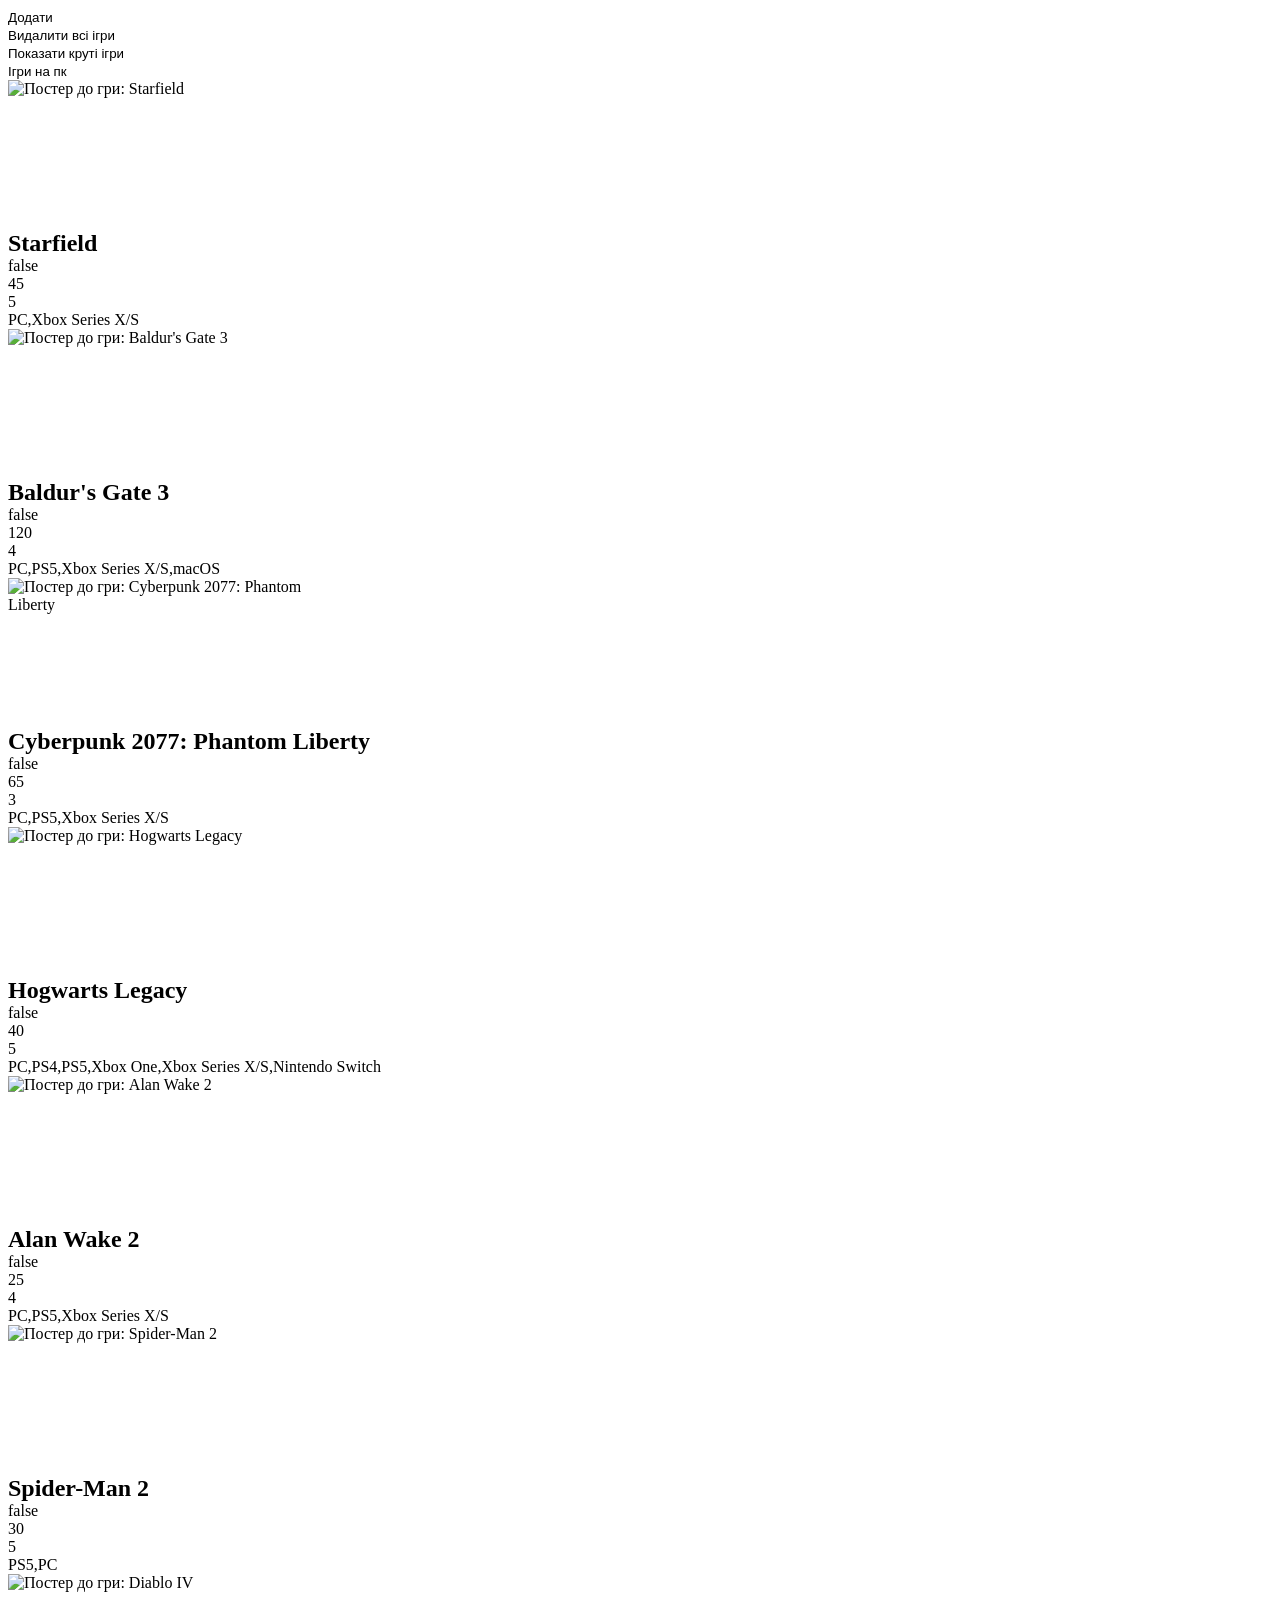
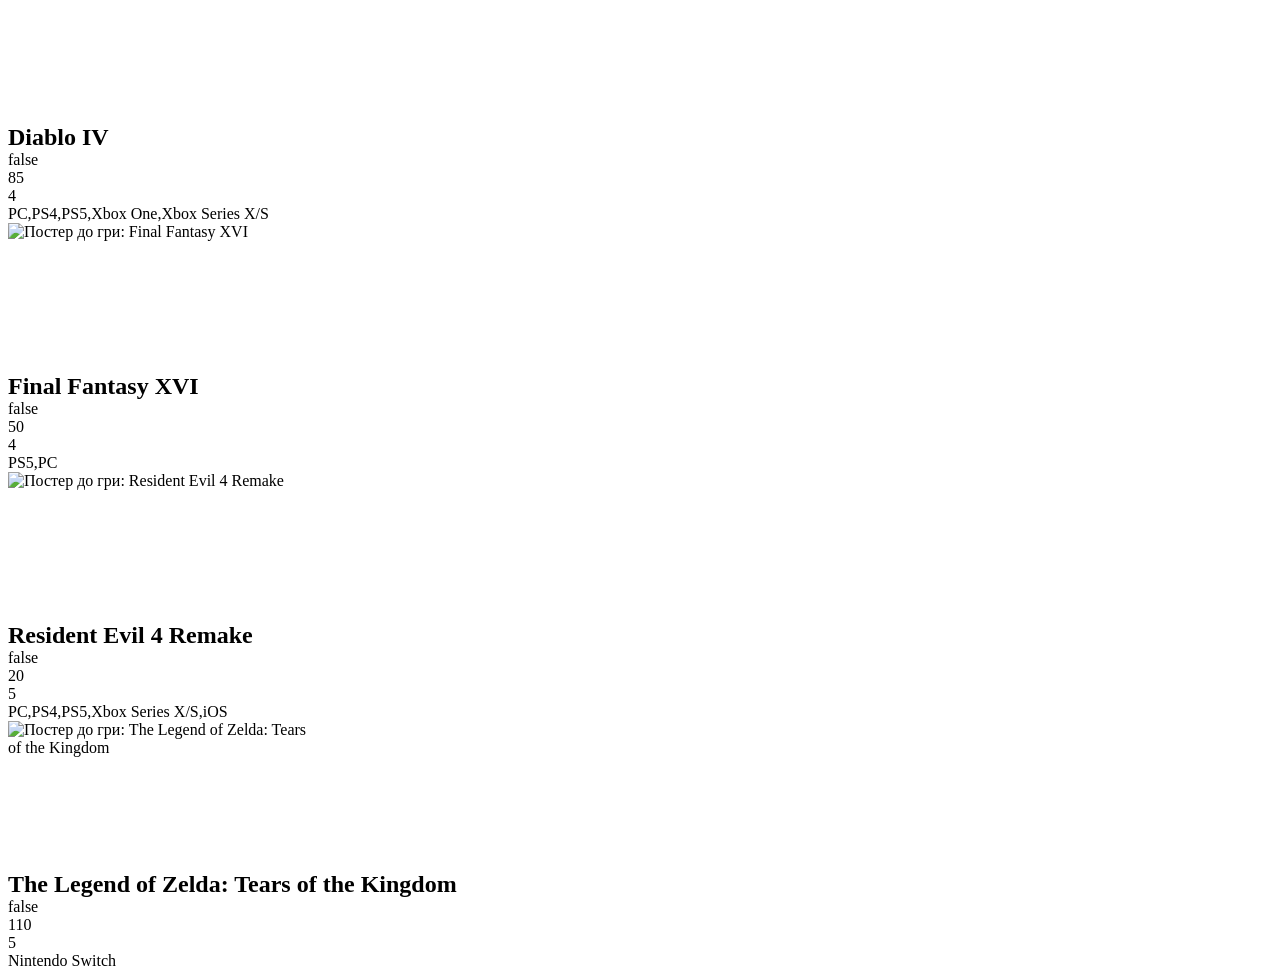
==== index.html @ 69ca297b "Add PC games filter button and update rendering logic to display platform" ====
<!doctype html>
<html lang="en">
  <head>
    <meta charset="UTF-8" />
    <meta name="viewport" content="width=device-width, initial-scale=1.0" />
    <title>Nexora</title>
    <link rel="stylesheet" href="./src/css/reset.css" />
  </head>
  <body>
    <header></header>
    <main>
      <div class="controls">
        <ul class="controls-list">
          <li class="controls-item">
            <button class="constrols-btn" data-controls="add">Додати</button>
          </li>
          <li class="controls-item">
            <button class="constrols-btn" data-controls="reset">Видалити всі ігри</button>
          </li>
          <li class="controls-item">
            <button class="constrols-btn" data-controls="good-game">Показати круті ігри</button>
          </li>
          <li class="controls-item">
            <button class="constrols-btn" data-controls="pc-game">Ігри на пк</button>
          </li>
        </ul>
      </div>
      <div class="game-container" data-games></div>
    </main>
    <footer></footer>
    <script type="module" src="./src/js/main.js"></script>
  </body>
</html>
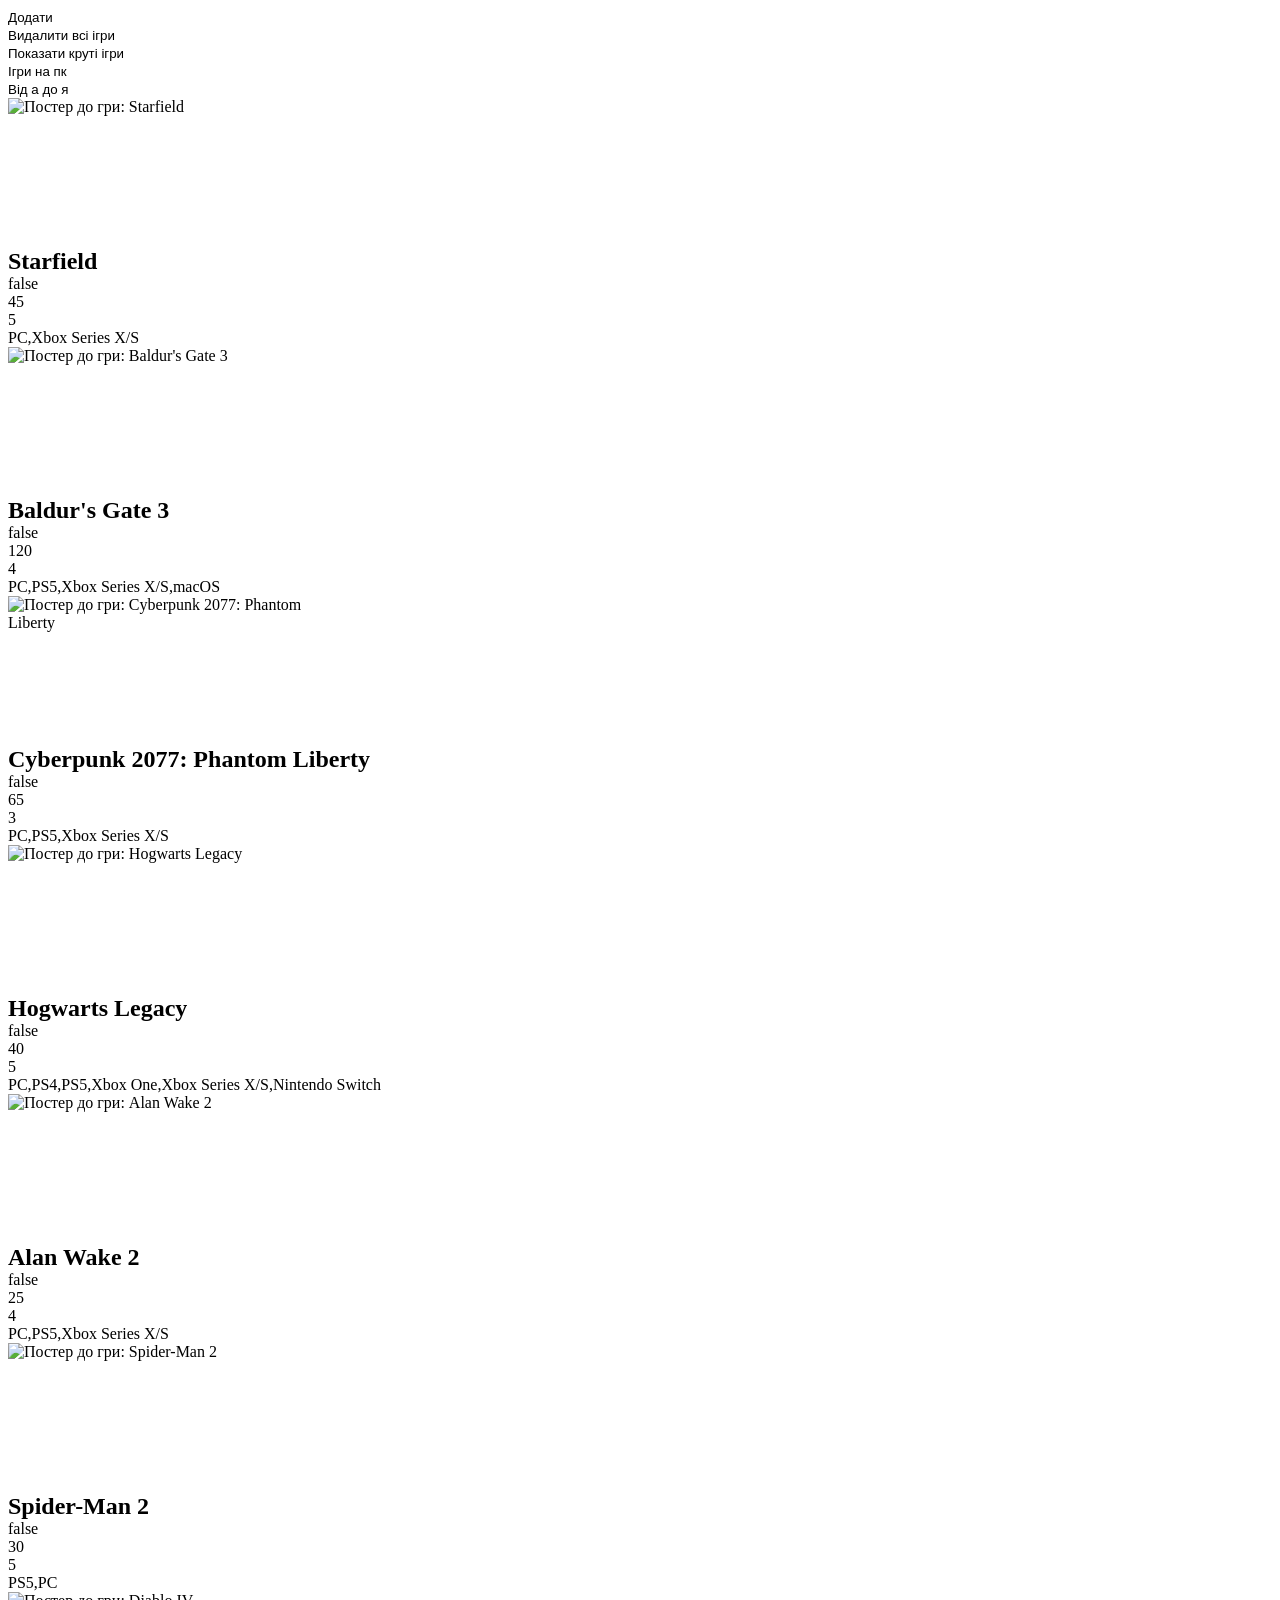
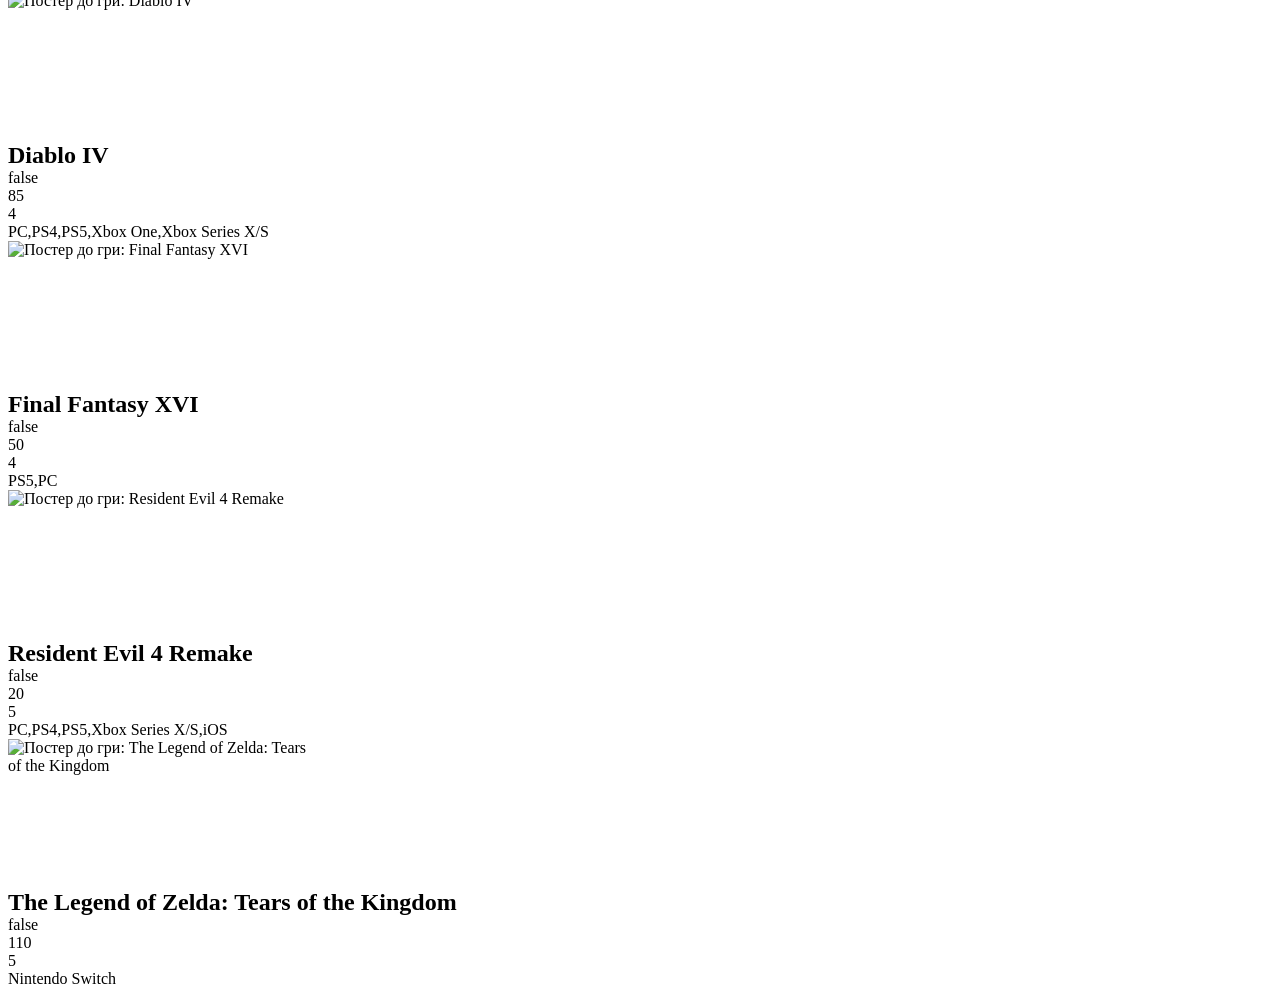
==== commit 29e0ea90: "Add sorting functionality for PC games with new sort button" ====
--- a/index.html
+++ b/index.html
@@ -24,6 +24,11 @@
             <button class="constrols-btn" data-controls="pc-game">Ігри на пк</button>
           </li>
         </ul>
+        <ul class="sort-list">
+          <li class="sort-item">
+            <button class="sort-btn" data-sort-type="pc-game">Від а до я </button>
+          </li>
+        </ul>
       </div>
       <div class="game-container" data-games></div>
     </main>
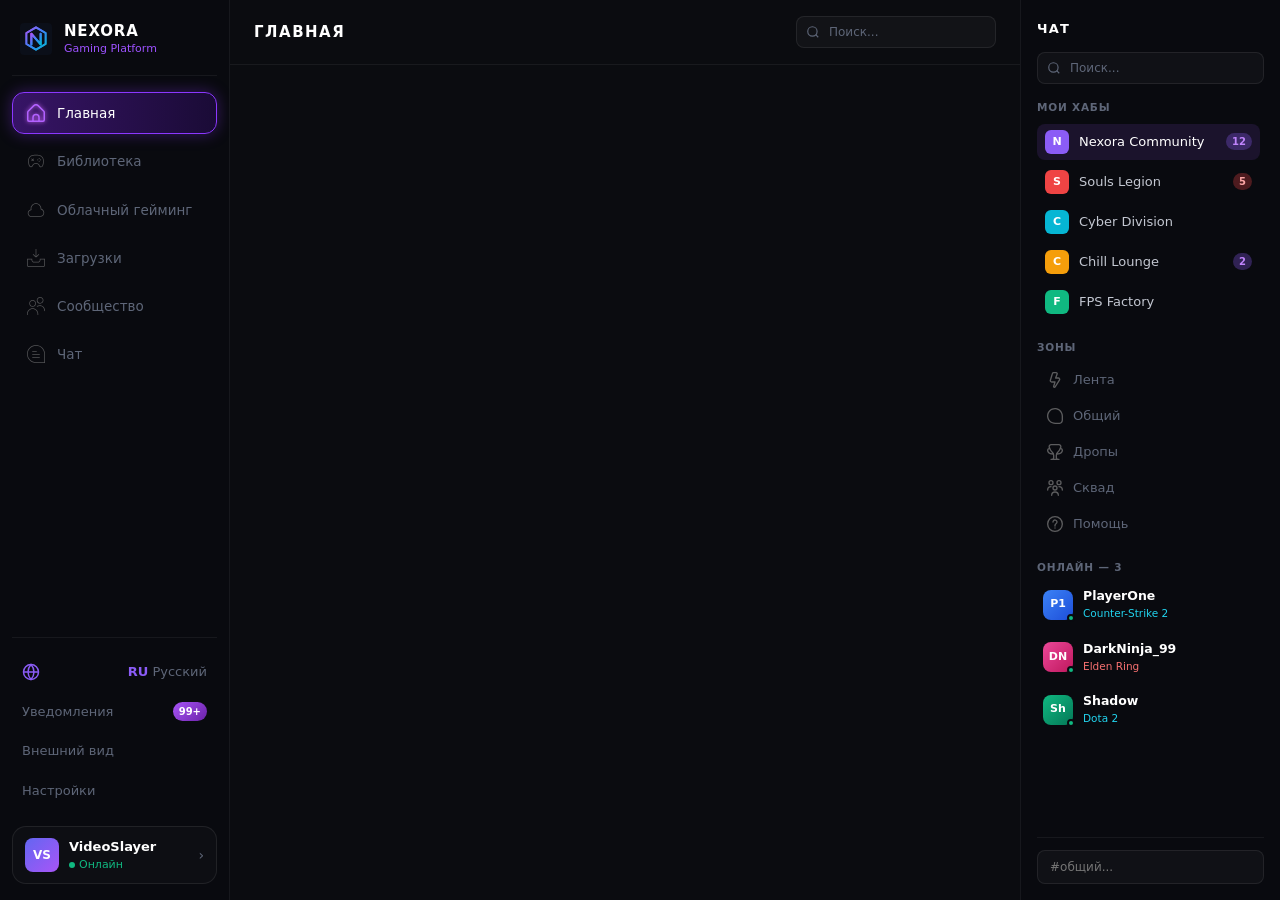
==== commit 6607ac80: "Add SVG icons and language translations - Added new SVG icons for various functionalities including " ====
--- a/index.html
+++ b/index.html
@@ -1,39 +1,312 @@
 <!doctype html>
-<html lang="en">
-  <head>
-    <meta charset="UTF-8" />
-    <meta name="viewport" content="width=device-width, initial-scale=1.0" />
-    <title>Nexora</title>
-    <link rel="stylesheet" href="./src/css/reset.css" />
-  </head>
-  <body>
-    <header></header>
-    <main>
+<html lang="en" class="dark">
+
+<head>
+  <meta charset="UTF-8" />
+  <meta name="viewport" content="width=device-width, initial-scale=1.0" />
+  <title>Nexora</title>
+  <link rel="icon" type="image/png" href="./src/img/gemini.svg">
+  <link rel="preconnect" href="https://fonts.googleapis.com">
+  <link rel="preconnect" href="https://fonts.gstatic.com" crossorigin>
+  <link href="https://fonts.googleapis.com/css2?family=Inter:wght@400;500;600;700;800&display=swap" rel="stylesheet">
+  <link rel="stylesheet" href="./src/css/reset.css" />
+  <link rel="stylesheet" href="./src/css/main.css" />
+</head>
+
+<body>
+  <aside class="left-sidebar">
+    <div class="sidebar-top">
+      <div class="brand">
+        <div class="brand-logo"><img src="./src/img/gemini.svg" alt="logo"></div>
+        <div class="brand-text">
+          <span class="brand-title">NEXORA</span>
+          <span class="brand-subtitle">Gaming Platform</span>
+        </div>
+      </div>
+
+      <nav class="nav-menu">
+        <button type="button" class="nav-item active">
+          <img class="nav-icon" src="./src/img/home.svg" alt="Главная">
+          <span data-i18n="nav_home">Главная</span>
+        </button>
+
+        <button type="button" class="nav-item">
+          <img class="nav-icon" src="./src/img/gamepad.svg" alt="Библиотека">
+          <span data-i18n="nav_library">Библиотека</span>
+        </button>
+
+        <button type="button" class="nav-item">
+          <img class="nav-icon" src="./src/img/cloud.svg" alt="Облачный гейминг">
+          <span data-i18n="nav_cloud">Облачный гейминг</span>
+        </button>
+
+        <button type="button" class="nav-item">
+          <img class="nav-icon" src="./src/img/download.svg" alt="Загрузки">
+          <span data-i18n="nav_downloads">Загрузки</span>
+        </button>
+
+        <button type="button" class="nav-item">
+          <img class="nav-icon" src="./src/img/font-users.svg" alt="Сообщество">
+          <span data-i18n="nav_community">Сообщество</span>
+        </button>
+
+        <button type="button" class="nav-item">
+          <img class="nav-icon" src="./src/img/comment.svg" alt="Чат">
+          <span data-i18n="nav_chat">Чат</span>
+        </button>
+      </nav>
+    </div>
+
+    <div class="sidebar-bottom">
+      <div class="settings-menu">
+        <!-- Выпадающее меню языка -->
+        <div class="lang-dropdown-wrapper">
+          <button type="button" class="setting-item lang-dropdown-btn" id="lang-dropdown-btn">
+            <svg class="globe-icon" viewBox="0 0 24 24" fill="none" stroke="currentColor" stroke-width="2">
+              <circle cx="12" cy="12" r="10"></circle>
+              <path
+                d="M2 12h20M12 2a15.3 15.3 0 0 1 4 10 15.3 15.3 0 0 1-4 10 15.3 15.3 0 0 1-4-10 15.3 15.3 0 0 1 4-10z">
+              </path>
+            </svg>
+            <span><span class="lang-code-text" id="current-lang-code">RU</span> <span id="current-lang-name"
+                data-i18n="lang_name">Русский</span></span>
+          </button>
+
+          <div class="lang-dropdown-menu" id="lang-dropdown-menu">
+            <button type="button" class="lang-option" data-lang="en">
+              <span class="lang-code">GB</span>
+              <span class="lang-title">English</span>
+              <svg class="check-icon" viewBox="0 0 24 24" fill="none" stroke="currentColor" stroke-width="2.5">
+                <polyline points="20 6 9 17 4 12"></polyline>
+              </svg>
+            </button>
+
+            <button type="button" class="lang-option" data-lang="ua">
+              <span class="lang-code">UA</span>
+              <span class="lang-title">Українська</span>
+              <svg class="check-icon" viewBox="0 0 24 24" fill="none" stroke="currentColor" stroke-width="2.5">
+                <polyline points="20 6 9 17 4 12"></polyline>
+              </svg>
+            </button>
+
+            <button type="button" class="lang-option active" data-lang="ru">
+              <span class="lang-code">RU</span>
+              <span class="lang-title">Русский</span>
+              <svg class="check-icon" viewBox="0 0 24 24" fill="none" stroke="currentColor" stroke-width="2.5">
+                <polyline points="20 6 9 17 4 12"></polyline>
+              </svg>
+            </button>
+          </div>
+        </div>
+
+        <a href="#" class="setting-item">
+          <span data-i18n="notifications">Уведомления</span>
+          <span class="badge badge-purple">99+</span>
+        </a>
+        <a href="#" class="setting-item">
+          <span data-i18n="appearance">Внешний вид</span>
+        </a>
+        <a href="#" class="setting-item">
+          <span data-i18n="settings">Настройки</span>
+        </a>
+      </div>
+
+      <div class="user-profile">
+        <div class="user-avatar-container">
+          <div class="user-avatar">VS</div>
+        </div>
+        <div class="user-info">
+          <span class="user-name">VideoSlayer</span>
+          <span class="user-status status-online"><span class="status-dot"></span> <span
+              data-i18n="status_online">Онлайн</span></span>
+        </div>
+        <div class="user-arrow">›</div>
+      </div>
+    </div>
+  </aside>
+
+  <main class="main-wrapper">
+    <header class="main-header">
+      <h1 class="page-title" data-i18n="main_title">ГЛАВНАЯ</h1>
+      <div class="search-box">
+        <svg class="search-icon" viewBox="0 0 24 24" fill="none" stroke="currentColor" stroke-width="2">
+          <circle cx="11" cy="11" r="8"></circle>
+          <line x1="21" y1="21" x2="16.65" y2="16.65"></line>
+        </svg>
+        <input type="text" placeholder="Поиск..." class="search-input" data-i18n-placeholder="search_placeholder">
+      </div>
+    </header>
+
+    <div class="content-container">
+    </div>
+  </main>
+
+  <!-- <main class="main-content">
       <div class="controls">
         <ul class="controls-list">
           <li class="controls-item">
-            <button class="constrols-btn" data-controls="add">Додати</button>
-          </li>
-          <li class="controls-item">
-            <button class="constrols-btn" data-controls="reset">Видалити всі ігри</button>
-          </li>
-          <li class="controls-item">
-            <button class="constrols-btn" data-controls="good-game">Показати круті ігри</button>
-          </li>
-          <li class="controls-item">
-            <button class="constrols-btn" data-controls="pc-game">Ігри на пк</button>
+            <button class="constrols-btn btn-primary" data-controls="add">
+              <span></span> Додати
+            </button>
+          </li>
+          <li class="controls-item">
+            <button class="constrols-btn btn-danger" data-controls="reset">
+              <span></span> Видалити всі ігри
+            </button>
+          </li>
+          <li class="controls-item">
+            <button class="constrols-btn" data-controls="good-game">
+              <span></span> Показати круті ігри
+            </button>
+          </li>
+          <li class="controls-item">
+            <button class="constrols-btn" data-controls="pc-game">
+              <span></span> Ігри на пк
+            </button>
+          </li>
+          <li class="controls-item">
+            <button class="controls-btn" data-controls="all-hour">
+              <span></span> Показати усі зіграни години
+            </button>
           </li>
         </ul>
-        <ul class="sort-list">
+        <ul class="sort-list" data-sort>
           <li class="sort-item">
-            <button class="sort-btn" data-sort-type="pc-game">Від а до я </button>
+            <button class="sort-btn" data-sort-type="name-arc">
+              <span></span> Від а до я
+            </button>
+          </li>
+          <li class="sort-item">
+            <button class="sort-btn" data-sort-type="hour-arc">
+              <span></span> Від меньших годин до більших
+            </button>
           </li>
         </ul>
       </div>
       <div class="game-container" data-games></div>
-    </main>
-    <footer></footer>
-    <script type="module" src="./src/js/main.js"></script>
-  </body>
-</html>
-
+    </main>-->
+
+  <aside class="right-sidebar">
+    <div class="chat-section-header">
+      <span class="chat-title" data-i18n="chat_header">ЧАТ</span>
+    </div>
+
+    <div class="right-search">
+      <svg class="search-icon" viewBox="0 0 24 24" fill="none" stroke="currentColor" stroke-width="2">
+        <circle cx="11" cy="11" r="8"></circle>
+        <line x1="21" y1="21" x2="16.65" y2="16.65"></line>
+      </svg>
+      <input type="text" placeholder="Поиск..." class="search-input" data-i18n-placeholder="search_placeholder">
+    </div>
+
+    <div class="right-scroll-area">
+      <!-- MY HUBS -->
+      <div class="chat-group">
+        <div class="group-title" data-i18n="group_my_hubs">МОИ ХАБЫ</div>
+        <div class="hub-list">
+          <a href="#" class="hub-item active">
+            <div class="hub-icon hub-p">N</div>
+            <span class="hub-name">Nexora Community</span>
+            <span class="hub-count count-p">12</span>
+          </a>
+          <a href="#" class="hub-item">
+            <div class="hub-icon hub-r">S</div>
+            <span class="hub-name">Souls Legion</span>
+            <span class="hub-count count-r">5</span>
+          </a>
+          <a href="#" class="hub-item">
+            <div class="hub-icon hub-c">C</div>
+            <span class="hub-name">Cyber Division</span>
+          </a>
+          <a href="#" class="hub-item">
+            <div class="hub-icon hub-o">C</div>
+            <span class="hub-name">Chill Lounge</span>
+            <span class="hub-count count-p">2</span>
+          </a>
+          <a href="#" class="hub-item">
+            <div class="hub-icon hub-g">F</div>
+            <span class="hub-name">FPS Factory</span>
+          </a>
+        </div>
+      </div>
+
+      <!-- ZONES -->
+      <div class="chat-group">
+        <div class="group-title" data-i18n="group_zones">ЗОНЫ</div>
+        <div class="zone-list">
+          <a href="#" class="zone-item">
+            <img src="./src/img/bolt.svg" alt="bolt" class="zone-icon">
+            <span data-i18n="zone_feed">Лента</span>
+          </a>
+          <a href="#" class="zone-item">
+            <img src="./src/img/chst.svg" alt="chst" class="zone-icon">
+            <span data-i18n="zone_general">Общий</span>
+          </a>
+          <a href="#" class="zone-item">
+            <img src="./src/img/trophy.svg" alt="trophy" class="zone-icon">
+            <span data-i18n="zone_drops">Дропы</span>
+          </a>
+          <a href="#" class="zone-item">
+            <img src="./src/img/users.svg" alt="users" class="zone-icon">
+            <span data-i18n="zone_squad">Сквад</span>
+          </a>
+          <a href="#" class="zone-item">
+            <img src="./src/img/interrogation.svg" alt="interrogation" class="zone-icon">
+            <span data-i18n="zone_help">Помощь</span>
+          </a>
+        </div>
+      </div>
+
+      <!-- ONLINE -->
+      <div class="chat-group">
+        <div class="group-title"><span data-i18n="group_online">ОНЛАЙН</span> — 3</div>
+        <div class="online-list">
+          <div class="user-row">
+            <div class="avatar-wrapper">
+              <div class="friend-avatar av-1 sm">P1</div>
+              <span class="status-indicator online"></span>
+            </div>
+            <div class="user-row-info">
+              <span class="user-row-name">PlayerOne</span>
+              <span class="user-row-game text-cyan">Counter-Strike 2</span>
+            </div>
+          </div>
+
+          <div class="user-row">
+            <div class="avatar-wrapper">
+              <div class="friend-avatar av-2 sm">DN</div>
+              <span class="status-indicator online"></span>
+            </div>
+            <div class="user-row-info">
+              <span class="user-row-name">DarkNinja_99</span>
+              <span class="user-row-game text-red">Elden Ring</span>
+            </div>
+          </div>
+
+          <div class="user-row">
+            <div class="avatar-wrapper">
+              <div class="friend-avatar av-3 sm">Sh</div>
+              <span class="status-indicator online"></span>
+            </div>
+            <div class="user-row-info">
+              <span class="user-row-name">Shadow</span>
+              <span class="user-row-game text-cyan">Dota 2</span>
+            </div>
+          </div>
+        </div>
+      </div>
+    </div>
+
+    <div class="right-footer">
+      <input type="text" placeholder="#общий..." class="chat-bottom-input"
+        data-i18n-placeholder="chat_input_placeholder">
+    </div>
+
+  </aside>
+
+  <!-- <script type="module" src="./src/js/main.js"></script>
+  <script type="module" src="./src/js/sort-game.js"></script> -->
+  <script type="module" src="./src/js/helpers/lang.js"></script>
+</body>
+
+</html>
--- a/src/css/main.css
+++ b/src/css/main.css
@@ -0,0 +1,800 @@
+:root {
+    --bg-main: #0b0c10;
+    --bg-sidebar: #090a0f;
+    --header-bg: #0b0c10;
+    --text-primary: #ffffff;
+    --text-muted: #5e6678;
+    --text-purple: #9d52ff;
+    --border-color: rgba(255, 255, 255, 0.06);
+    --active-border: #8b37ff;
+    --active-glow: rgba(139, 55, 255, 0.35);
+    --search-bg: rgba(255, 255, 255, 0.03);
+    --search-border: rgba(255, 255, 255, 0.08);
+}
+
+/* Глобальный сброс и фоновый цвет */
+* {
+    box-sizing: border-box;
+    margin: 0;
+    padding: 0;
+}
+
+html,
+body {
+    width: 100%;
+    height: 100vh;
+    background-color: var(--bg-main);
+    color: var(--text-primary);
+    font-family: system-ui, -apple-system, sans-serif;
+    overflow: hidden;
+    display: flex;
+}
+
+/* ================= ЛЕВЫЙ САЙДБАР ================= */
+.left-sidebar {
+    width: 230px;
+    height: 100vh;
+    background-color: var(--bg-sidebar);
+    border-right: 1px solid var(--border-color);
+    display: flex;
+    flex-direction: column;
+    justify-content: space-between;
+    padding: 16px 12px;
+    flex-shrink: 0;
+    user-select: none;
+}
+
+/* Логотип */
+.brand {
+    display: flex;
+    align-items: center;
+    gap: 12px;
+    padding: 4px 8px 18px 8px;
+    border-bottom: 1px solid var(--border-color);
+    margin-bottom: 16px;
+}
+
+.brand-logo img {
+    width: 32px;
+    height: 32px;
+    display: block;
+}
+
+.brand-text {
+    display: flex;
+    flex-direction: column;
+}
+
+.brand-title {
+    font-weight: 800;
+    font-size: 15px;
+    letter-spacing: 0.8px;
+    color: #ffffff;
+}
+
+.brand-subtitle {
+    font-size: 11px;
+    color: var(--text-purple);
+    margin-top: -2px;
+}
+
+/* Навигация */
+.nav-menu {
+    display: flex;
+    flex-direction: column;
+    gap: 6px;
+}
+
+.nav-item {
+    display: flex;
+    align-items: center;
+    gap: 12px;
+    width: 100%;
+    padding: 10px 14px;
+    background: transparent;
+    border: 1px solid transparent;
+    border-radius: 12px;
+    color: var(--text-muted);
+    font-size: 13.5px;
+    font-weight: 500;
+    cursor: pointer;
+    transition: all 0.2s ease;
+    text-align: left;
+}
+
+.nav-icon {
+    width: 18px;
+    height: 18px;
+    opacity: 0.5;
+    filter: brightness(0) invert(0.6);
+    transition: all 0.2s ease;
+}
+
+/* Эффект ховера для навигации */
+.nav-item:hover {
+    background: rgba(255, 255, 255, 0.06);
+    color: #ffffff;
+}
+
+.nav-item:hover .nav-icon {
+    opacity: 1;
+    filter: brightness(0) invert(1);
+}
+
+.nav-item.active {
+    background: linear-gradient(90deg, #371466 0%, #1a0b36 100%);
+    border: 1px solid var(--active-border);
+    color: #ffffff;
+    box-shadow: 0 0 15px var(--active-glow);
+}
+
+.nav-item.active .nav-icon {
+    opacity: 1;
+    filter: drop-shadow(0 0 2px #a855f7) invert(40%) sepia(90%) saturate(1500%) hue-rotate(240deg);
+}
+
+/* Нижняя секция левого сайдбара */
+.sidebar-bottom {
+    display: flex;
+    flex-direction: column;
+    gap: 12px;
+    padding-top: 16px;
+    border-top: 1px solid var(--border-color);
+}
+
+.settings-menu {
+    display: flex;
+    flex-direction: column;
+    gap: 4px;
+}
+
+.setting-item {
+    display: flex;
+    align-items: center;
+    justify-content: space-between;
+    padding: 8px 10px;
+    color: var(--text-muted);
+    text-decoration: none;
+    font-size: 13px;
+    border-radius: 8px;
+    transition: all 0.2s ease;
+}
+
+/* Эффект ховера для настроек */
+.setting-item:hover {
+    background: rgba(255, 255, 255, 0.06);
+    color: #ffffff;
+}
+
+.setting-item:hover .globe-icon,
+.setting-item:hover .lang-code-text,
+.setting-item:hover #current-lang-name {
+    color: #ffffff;
+}
+
+.setting-item:has(.lang-code)::before {
+    content: "🌐";
+    font-size: 13px;
+    margin-right: 8px;
+    opacity: 0.5;
+}
+
+.lang-code {
+    font-size: 11px;
+    font-weight: 600;
+    color: var(--text-muted);
+    margin-right: 4px;
+}
+
+.badge-purple {
+    background: linear-gradient(135deg, #a855f7, #6b21a8);
+    color: #fff;
+    font-size: 10px;
+    font-weight: bold;
+    padding: 2px 6px;
+    border-radius: 10px;
+}
+
+/* Блок пользователя */
+.user-profile {
+    display: flex;
+    align-items: center;
+    gap: 10px;
+    background: rgba(255, 255, 255, 0.02);
+    border: 1px solid rgba(255, 255, 255, 0.08);
+    padding: 10px 12px;
+    border-radius: 14px;
+    cursor: pointer;
+    transition: background 0.2s ease;
+    margin-top: 6px;
+}
+
+.user-profile:hover {
+    background: rgba(255, 255, 255, 0.07);
+}
+
+.user-avatar {
+    width: 34px;
+    height: 34px;
+    background: linear-gradient(135deg, #6366f1, #a855f7);
+    border-radius: 8px;
+    display: flex;
+    align-items: center;
+    justify-content: center;
+    font-size: 12px;
+    font-weight: 800;
+    color: #ffffff;
+}
+
+.user-info {
+    display: flex;
+    flex-direction: column;
+    flex: 1;
+}
+
+.user-name {
+    font-size: 13px;
+    font-weight: 700;
+    color: #ffffff;
+}
+
+.user-status {
+    font-size: 11px;
+    color: #10b981;
+    display: flex;
+    align-items: center;
+    gap: 4px;
+}
+
+.status-dot {
+    width: 6px;
+    height: 6px;
+    background: #10b981;
+    border-radius: 50%;
+    display: inline-block;
+}
+
+.user-arrow {
+    font-size: 14px;
+    color: var(--text-muted);
+}
+
+/* ================= ЦЕНТРАЛЬНАЯ ОБЛАСТЬ И ШАПКА ================= */
+.main-wrapper {
+    flex: 1;
+    display: flex;
+    flex-direction: column;
+    height: 100vh;
+    background-color: var(--bg-main);
+    overflow-y: auto;
+}
+
+.main-header {
+    display: flex;
+    align-items: center;
+    justify-content: space-between;
+    padding: 16px 24px;
+    background-color: var(--header-bg);
+    border-bottom: 1px solid var(--border-color);
+    width: 100%;
+}
+
+.page-title {
+    font-size: 15px;
+    font-weight: 800;
+    letter-spacing: 1.5px;
+    color: var(--text-primary);
+    text-transform: uppercase;
+}
+
+/* Поиск */
+.search-box {
+    position: relative;
+    display: flex;
+    align-items: center;
+    width: 200px;
+}
+
+.search-icon {
+    position: absolute;
+    left: 10px;
+    width: 14px;
+    height: 14px;
+    stroke: var(--text-muted);
+    pointer-events: none;
+}
+
+.search-input {
+    width: 100%;
+    height: 32px;
+    padding: 0 10px 0 32px;
+    background-color: var(--search-bg);
+    border: 1px solid var(--search-border);
+    border-radius: 8px;
+    color: var(--text-primary);
+    font-size: 12px;
+    outline: none;
+    transition: all 0.2s ease;
+}
+
+.search-input::placeholder {
+    color: var(--text-muted);
+}
+
+.search-input:focus {
+    border-color: var(--active-border);
+    box-shadow: 0 0 10px var(--active-glow);
+}
+
+.content-container {
+    padding: 24px;
+    flex: 1;
+}
+
+/* ================= ПРАВЫЙ САЙДБАР (ЧАТ) ================= */
+.right-sidebar {
+    width: 260px;
+    height: 100vh;
+    background-color: var(--bg-sidebar);
+    border-left: 1px solid var(--border-color);
+    display: flex;
+    flex-direction: column;
+    padding: 16px;
+    flex-shrink: 0;
+    position: relative;
+    user-select: none;
+}
+
+.chat-section-header {
+    margin-bottom: 12px;
+}
+
+.chat-title {
+    font-size: 13px;
+    font-weight: 800;
+    letter-spacing: 1.2px;
+    color: var(--text-primary);
+}
+
+/* Поиск в правой панели */
+.right-search {
+    position: relative;
+    display: flex;
+    align-items: center;
+    margin-bottom: 16px;
+}
+
+.right-search-input {
+    width: 100%;
+    height: 32px;
+    padding: 0 10px 0 32px;
+    background-color: var(--search-bg);
+    border: 1px solid var(--search-border);
+    border-radius: 8px;
+    color: var(--text-primary);
+    font-size: 12px;
+    outline: none;
+    transition: all 0.2s ease;
+}
+
+.right-search-input::placeholder {
+    color: var(--text-muted);
+}
+
+.right-search-input:focus {
+    border-color: var(--active-border);
+    box-shadow: 0 0 8px var(--active-glow);
+}
+
+/* Скролл-зона */
+.right-scroll-area {
+    flex: 1;
+    overflow-y: auto;
+    display: flex;
+    flex-direction: column;
+    gap: 20px;
+    padding-right: 4px;
+}
+
+.right-scroll-area::-webkit-scrollbar {
+    width: 4px;
+}
+
+.right-scroll-area::-webkit-scrollbar-thumb {
+    background: var(--search-border);
+    border-radius: 4px;
+}
+
+.group-title {
+    font-size: 10.5px;
+    font-weight: 700;
+    color: var(--text-muted);
+    letter-spacing: 0.8px;
+    margin-bottom: 8px;
+    text-transform: uppercase;
+}
+
+/* Мои Хабы */
+.hub-list {
+    display: flex;
+    flex-direction: column;
+    gap: 4px;
+}
+
+.hub-item {
+    display: flex;
+    align-items: center;
+    gap: 10px;
+    padding: 6px 8px;
+    border-radius: 8px;
+    text-decoration: none;
+    color: #c3c7d1;
+    font-size: 13px;
+    transition: all 0.2s ease;
+}
+
+.hub-item:hover {
+    background: rgba(255, 255, 255, 0.06);
+    color: #ffffff;
+}
+
+.hub-item.active {
+    background: rgba(157, 82, 255, 0.12);
+    color: #ffffff;
+}
+
+.hub-icon {
+    width: 24px;
+    height: 24px;
+    border-radius: 6px;
+    display: flex;
+    align-items: center;
+    justify-content: center;
+    font-size: 11px;
+    font-weight: 700;
+    color: #fff;
+    flex-shrink: 0;
+}
+
+.hub-p {
+    background: #8b5cf6;
+}
+
+.hub-r {
+    background: #ef4444;
+}
+
+.hub-c {
+    background: #06b6d4;
+}
+
+.hub-o {
+    background: #f59e0b;
+}
+
+.hub-g {
+    background: #10b981;
+}
+
+.hub-name {
+    flex: 1;
+    white-space: nowrap;
+    overflow: hidden;
+    text-overflow: ellipsis;
+}
+
+.hub-count {
+    font-size: 10px;
+    font-weight: 700;
+    padding: 1px 6px;
+    border-radius: 10px;
+    color: #fff;
+}
+
+.count-p {
+    background: rgba(139, 92, 246, 0.3);
+    color: #c084fc;
+}
+
+.count-r {
+    background: rgba(239, 68, 68, 0.3);
+    color: #fca5a5;
+}
+
+/* Онлайн пользователи */
+.online-list {
+    display: flex;
+    flex-direction: column;
+    gap: 10px;
+}
+
+.user-row {
+    display: flex;
+    align-items: center;
+    gap: 10px;
+    cursor: pointer;
+    padding: 4px 6px;
+    border-radius: 8px;
+    transition: background 0.2s ease;
+}
+
+.user-row:hover {
+    background: rgba(255, 255, 255, 0.04);
+}
+
+.avatar-wrapper {
+    position: relative;
+}
+
+.friend-avatar {
+    width: 30px;
+    height: 30px;
+    border-radius: 8px;
+    display: flex;
+    align-items: center;
+    justify-content: center;
+    font-size: 11px;
+    font-weight: 700;
+    color: #fff;
+}
+
+.av-1 {
+    background: linear-gradient(135deg, #3b82f6, #1d4ed8);
+}
+
+.av-2 {
+    background: linear-gradient(135deg, #ec4899, #be185d);
+}
+
+.av-3 {
+    background: linear-gradient(135deg, #10b981, #047857);
+}
+
+.status-indicator {
+    position: absolute;
+    bottom: -2px;
+    right: -2px;
+    width: 8px;
+    height: 8px;
+    border-radius: 50%;
+    border: 2px solid var(--bg-sidebar);
+}
+
+.status-indicator.online {
+    background-color: #10b981;
+}
+
+.user-row-info {
+    display: flex;
+    flex-direction: column;
+    overflow: hidden;
+}
+
+.user-row-name {
+    font-size: 12.5px;
+    font-weight: 600;
+    color: var(--text-primary);
+    white-space: nowrap;
+    overflow: hidden;
+    text-overflow: ellipsis;
+}
+
+.user-row-game {
+    font-size: 10.5px;
+    white-space: nowrap;
+    overflow: hidden;
+    text-overflow: ellipsis;
+}
+
+.text-cyan {
+    color: #22d3ee;
+}
+
+.text-red {
+    color: #f87171;
+}
+
+/* Подвал правой панели */
+.right-footer {
+    margin-top: 12px;
+    padding-top: 12px;
+    border-top: 1px solid var(--border-color);
+}
+
+.chat-bottom-input {
+    width: 100%;
+    height: 34px;
+    padding: 0 12px;
+    background-color: var(--search-bg);
+    border: 1px solid var(--search-border);
+    border-radius: 8px;
+    color: var(--text-primary);
+    font-size: 12px;
+    outline: none;
+}
+
+.chat-bottom-input:focus {
+    border-color: var(--active-border);
+}
+
+/* Кнопка Помощи */
+.help-btn {
+    position: absolute;
+    bottom: 16px;
+    right: 16px;
+    width: 28px;
+    height: 28px;
+    border-radius: 50%;
+    background: var(--search-border);
+    border: 1px solid var(--border-color);
+    color: var(--text-muted);
+    font-weight: bold;
+    cursor: pointer;
+    display: flex;
+    align-items: center;
+    justify-content: center;
+    transition: all 0.2s ease;
+}
+
+.help-btn:hover {
+    background: var(--active-border);
+    color: #fff;
+    box-shadow: 0 0 10px var(--active-glow);
+}
+
+/* ================= ИКОНКИ И ЭЛЕМЕНТЫ В ЗОНАХ ================= */
+.zone-list {
+    display: flex;
+    flex-direction: column;
+    gap: 4px;
+}
+
+.zone-item {
+    display: flex;
+    align-items: center;
+    gap: 10px;
+    padding: 8px 10px;
+    color: var(--text-muted);
+    text-decoration: none;
+    font-size: 13px;
+    font-weight: 500;
+    border-radius: 8px;
+    transition: all 0.2s ease;
+}
+
+.zone-item p,
+.zone-item span {
+    margin: 0;
+    padding: 0;
+    line-height: 1;
+}
+
+.zone-icon {
+    width: 16px;
+    height: 16px;
+    object-fit: contain;
+    filter: brightness(0) invert(0.5);
+    opacity: 0.7;
+    transition: all 0.2s ease;
+}
+
+.zone-item:hover {
+    background: rgba(255, 255, 255, 0.06);
+    color: #ffffff;
+}
+
+.zone-item:hover .zone-icon {
+    filter: brightness(0) invert(1);
+    opacity: 1;
+}
+
+/* ================= ВЫПАДАЮЩЕЕ МЕНЮ ЯЗЫКА ================= */
+.lang-dropdown-wrapper {
+    position: relative;
+    width: 100%;
+}
+
+.lang-dropdown-btn {
+    width: 100%;
+    display: flex;
+    align-items: center;
+    gap: 10px;
+    background: transparent;
+    border: none;
+    cursor: pointer;
+    text-align: left;
+}
+
+.globe-icon {
+    width: 18px;
+    height: 18px;
+    color: #8b5cf6;
+    flex-shrink: 0;
+    transition: color 0.2s ease;
+}
+
+.lang-code-text {
+    color: #8b5cf6;
+    font-weight: 700;
+    text-transform: uppercase;
+    transition: color 0.2s ease;
+}
+
+.lang-dropdown-menu {
+    display: none;
+    position: absolute;
+    bottom: calc(100% + 6px);
+    left: 0;
+    width: 200px;
+    background: #13111c;
+    border: 1px solid rgba(255, 255, 255, 0.08);
+    border-radius: 12px;
+    padding: 6px;
+    box-shadow: 0 10px 30px rgba(0, 0, 0, 0.6);
+    z-index: 100;
+    flex-direction: column;
+    gap: 2px;
+}
+
+.lang-dropdown-menu.show {
+    display: flex;
+}
+
+.lang-option {
+    display: flex;
+    align-items: center;
+    gap: 12px;
+    padding: 8px 12px;
+    background: transparent;
+    border: none;
+    border-radius: 8px;
+    color: #94a3b8;
+    font-size: 13px;
+    font-weight: 600;
+    cursor: pointer;
+    width: 100%;
+    transition: all 0.2s ease;
+}
+
+.lang-option .lang-code {
+    font-size: 11px;
+    font-weight: 700;
+    text-transform: uppercase;
+    color: #64748b;
+    width: 18px;
+}
+
+.lang-option .lang-title {
+    flex: 1;
+    text-align: left;
+}
+
+.lang-option .check-icon {
+    width: 14px;
+    height: 14px;
+    color: #8b5cf6;
+    opacity: 0;
+    transition: opacity 0.2s ease;
+}
+
+.lang-option:hover {
+    background: rgba(255, 255, 255, 0.06);
+    color: #ffffff;
+}
+
+.lang-option:hover .lang-code {
+    color: #ffffff;
+}
+
+.lang-option.active {
+    background: rgba(139, 92, 246, 0.15);
+    color: #a78bfa;
+}
+
+.lang-option.active .lang-code {
+    color: #a78bfa;
+}
+
+.lang-option.active .check-icon {
+    opacity: 1;
+}
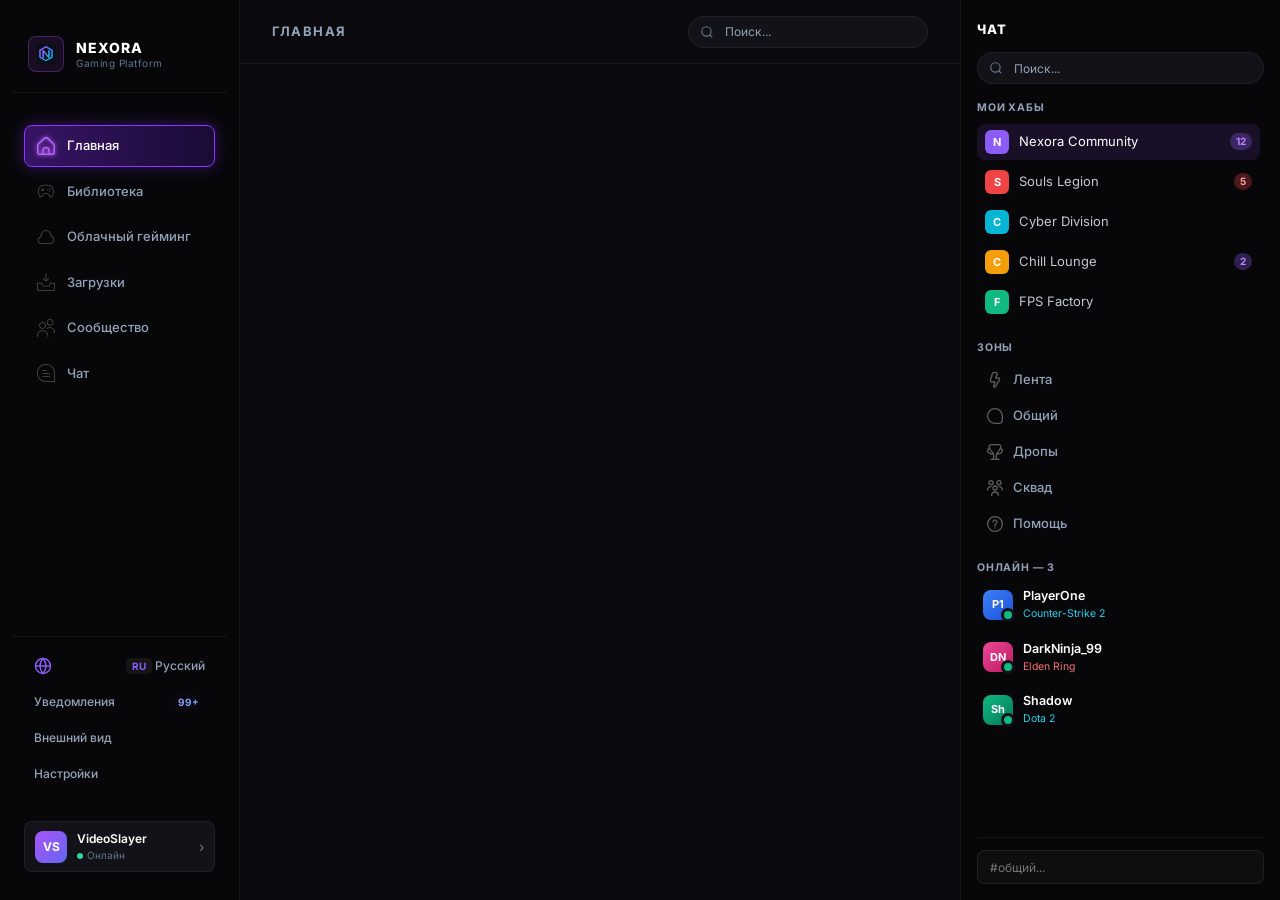
==== commit 7a45cca8: "Add profile page with dynamic content and language support; fix missing newline in lang.js" ====
--- a/index.html
+++ b/index.html
@@ -25,15 +25,20 @@
       </div>
 
       <nav class="nav-menu">
-        <button type="button" class="nav-item active">
-          <img class="nav-icon" src="./src/img/home.svg" alt="Главная">
-          <span data-i18n="nav_home">Главная</span>
-        </button>
-
-        <button type="button" class="nav-item">
-          <img class="nav-icon" src="./src/img/gamepad.svg" alt="Библиотека">
-          <span data-i18n="nav_library">Библиотека</span>
-        </button>
+        <a href="./index.html">
+          <button type="button" class="nav-item active">
+            <img class="nav-icon" src="./src/img/home.svg" alt="Home">
+            <span>Главная</span>
+          </button>
+        </a>
+
+
+        <a href="./biblia.html">
+          <button type="button" class="nav-item">
+            <img class="nav-icon" src="./src/img/gamepad.svg" alt="Library">
+            <span>Библиотека</span>
+          </button>
+        </a>
 
         <button type="button" class="nav-item">
           <img class="nav-icon" src="./src/img/cloud.svg" alt="Облачный гейминг">
@@ -111,17 +116,19 @@
         </a>
       </div>
 
-      <div class="user-profile">
-        <div class="user-avatar-container">
-          <div class="user-avatar">VS</div>
-        </div>
-        <div class="user-info">
-          <span class="user-name">VideoSlayer</span>
-          <span class="user-status status-online"><span class="status-dot"></span> <span
-              data-i18n="status_online">Онлайн</span></span>
-        </div>
-        <div class="user-arrow">›</div>
-      </div>
+      <a href="./profil.html" class="user-profile-link">
+        <div class="user-profile">
+          <div class="user-avatar-container">
+            <div class="user-avatar">VS</div>
+          </div>
+          <div class="user-info">
+            <span class="user-name">VideoSlayer</span>
+            <span class="user-status status-online"><span class="status-dot"></span> <span
+                data-i18n="status_online">Онлайн</span></span>
+          </div>
+          <div class="user-arrow">›</div>
+        </div>
+      </a>
     </div>
   </aside>
 
--- a/src/css/main.css
+++ b/src/css/main.css
@@ -85,6 +85,12 @@
     gap: 6px;
 }
 
+.nav-menu>a {
+    text-decoration: none;
+    display: block;
+    width: 100%;
+}
+
 .nav-item {
     display: flex;
     align-items: center;
@@ -110,27 +116,28 @@
     transition: all 0.2s ease;
 }
 
-/* Эффект ховера для навигации */
-.nav-item:hover {
+.nav-item:hover,
+.nav-menu>a:hover .nav-item {
     background: rgba(255, 255, 255, 0.06);
     color: #ffffff;
 }
 
-.nav-item:hover .nav-icon {
+.nav-item:hover .nav-icon,
+.nav-menu>a:hover .nav-icon {
     opacity: 1;
     filter: brightness(0) invert(1);
 }
 
 .nav-item.active {
-    background: linear-gradient(90deg, #371466 0%, #1a0b36 100%);
-    border: 1px solid var(--active-border);
-    color: #ffffff;
-    box-shadow: 0 0 15px var(--active-glow);
+    background: linear-gradient(90deg, #371466 0%, #1a0b36 100%) !important;
+    border: 1px solid var(--active-border) !important;
+    color: #ffffff !important;
+    box-shadow: 0 0 15px var(--active-glow) !important;
 }
 
 .nav-item.active .nav-icon {
-    opacity: 1;
-    filter: drop-shadow(0 0 2px #a855f7) invert(40%) sepia(90%) saturate(1500%) hue-rotate(240deg);
+    opacity: 1 !important;
+    filter: drop-shadow(0 0 2px #a855f7) invert(40%) sepia(90%) saturate(1500%) hue-rotate(240deg) !important;
 }
 
 /* Нижняя секция левого сайдбара */
@@ -160,7 +167,6 @@
     transition: all 0.2s ease;
 }
 
-/* Эффект ховера для настроек */
 .setting-item:hover {
     background: rgba(255, 255, 255, 0.06);
     color: #ffffff;
@@ -302,6 +308,7 @@
     height: 14px;
     stroke: var(--text-muted);
     pointer-events: none;
+    top: 9px;
 }
 
 .search-input {
@@ -326,11 +333,6 @@
     box-shadow: 0 0 10px var(--active-glow);
 }
 
-.content-container {
-    padding: 24px;
-    flex: 1;
-}
-
 /* ================= ПРАВЫЙ САЙДБАР (ЧАТ) ================= */
 .right-sidebar {
     width: 260px;
@@ -356,7 +358,6 @@
     color: var(--text-primary);
 }
 
-/* Поиск в правой панели */
 .right-search {
     position: relative;
     display: flex;
@@ -386,7 +387,6 @@
     box-shadow: 0 0 8px var(--active-glow);
 }
 
-/* Скролл-зона */
 .right-scroll-area {
     flex: 1;
     overflow-y: auto;
@@ -414,7 +414,6 @@
     text-transform: uppercase;
 }
 
-/* Мои Хабы */
 .hub-list {
     display: flex;
     flex-direction: column;
@@ -501,7 +500,6 @@
     color: #fca5a5;
 }
 
-/* Онлайн пользователи */
 .online-list {
     display: flex;
     flex-direction: column;
@@ -594,7 +592,6 @@
     color: #f87171;
 }
 
-/* Подвал правой панели */
 .right-footer {
     margin-top: 12px;
     padding-top: 12px;
@@ -617,7 +614,6 @@
     border-color: var(--active-border);
 }
 
-/* Кнопка Помощи */
 .help-btn {
     position: absolute;
     bottom: 16px;
@@ -797,4 +793,2674 @@
 
 .lang-option.active .check-icon {
     opacity: 1;
+}
+
+/* ================= МАКЕТ БИБЛИОТЕКИ И ВНУТРЕННИЙ САЙДБАР ================= */
+.content-container {
+    padding: 0 !important;
+    display: flex;
+    flex: 1;
+    overflow: hidden;
+}
+
+.library-layout {
+    display: flex;
+    width: 100%;
+    height: 100%;
+}
+
+.library-sidebar {
+    width: 230px;
+    height: 100%;
+    background-color: rgba(0, 0, 0, 0.2);
+    border-right: 1px solid var(--border-color);
+    display: flex;
+    flex-direction: column;
+    padding: 16px 10px 12px 10px;
+    flex-shrink: 0;
+}
+
+/* Инпут поиска игр в сайдбаре */
+.subsidebar-search {
+    position: relative;
+    margin-bottom: 16px;
+    padding: 0 4px;
+}
+
+.subsidebar-search-input {
+    width: 100%;
+    height: 32px;
+    background-color: rgba(255, 255, 255, 0.03);
+    border: 1px solid rgba(255, 255, 255, 0.07);
+    border-radius: 8px;
+    padding: 0 10px 0 32px;
+    color: #ffffff;
+    font-size: 12px;
+    outline: none;
+    transition: border-color 0.2s ease;
+}
+
+.subsidebar-search-input:focus {
+    border-color: #8b37ff;
+}
+
+/* Скролл-зона для меню сайдбара */
+.subsidebar-scroll-area {
+    flex: 1;
+    overflow-y: auto;
+    padding-right: 4px;
+    display: flex;
+    flex-direction: column;
+    gap: 18px;
+}
+
+.subsidebar-scroll-area::-webkit-scrollbar {
+    width: 4px;
+}
+
+.subsidebar-scroll-area::-webkit-scrollbar-thumb {
+    background: rgba(255, 255, 255, 0.1);
+    border-radius: 4px;
+}
+
+/* Заголовки секций */
+.subnav-group {
+    display: flex;
+    flex-direction: column;
+    gap: 2px;
+}
+
+.subnav-header {
+    font-size: 11px;
+    font-weight: 700;
+    color: var(--text-muted);
+    letter-spacing: 0.8px;
+    padding: 4px 8px;
+    margin-bottom: 2px;
+    text-transform: uppercase;
+}
+
+/* Анимация и логика аккордеона */
+.subnav-header.toggle-btn {
+    cursor: pointer;
+    display: flex;
+    align-items: center;
+    gap: 6px;
+    user-select: none;
+    transition: color 0.2s ease;
+}
+
+.subnav-header.toggle-btn:hover {
+    color: var(--text-primary);
+}
+
+.chevron-icon {
+    width: 12px;
+    height: 12px;
+    transition: transform 0.2s ease;
+    color: var(--text-muted);
+}
+
+.subnav-group.collapsible:not(.open) .chevron-icon {
+    transform: rotate(-90deg);
+}
+
+.subnav-list {
+    display: flex;
+    flex-direction: column;
+    gap: 2px;
+}
+
+.subnav-group.collapsible:not(.open) .subnav-list {
+    display: none;
+}
+
+/* Кнопки навигации, категорий и платформ */
+.subnav-btn {
+    display: flex;
+    align-items: center;
+    width: 100%;
+    padding: 7px 10px;
+    background: transparent;
+    border: 1px solid transparent;
+    border-radius: 8px;
+    color: var(--text-muted);
+    font-size: 12.5px;
+    font-weight: 500;
+    cursor: pointer;
+    transition: all 0.2s ease;
+    text-align: left;
+}
+
+.subnav-icon {
+    width: 14px;
+    height: 14px;
+    margin-right: 10px;
+    object-fit: contain;
+    filter: brightness(0) invert(0.45);
+    transition: filter 0.2s ease;
+}
+
+.subnav-label {
+    flex: 1;
+    white-space: nowrap;
+    overflow: hidden;
+    text-overflow: ellipsis;
+}
+
+.subnav-count {
+    font-size: 11px;
+    color: var(--text-muted);
+    opacity: 0.6;
+    margin-left: 6px;
+}
+
+.subnav-btn:hover {
+    color: #ffffff;
+    background: rgba(255, 255, 255, 0.04);
+}
+
+.subnav-btn:hover .subnav-icon {
+    filter: brightness(0) invert(0.8);
+}
+
+.subnav-btn.active {
+    background: linear-gradient(135deg, rgba(139, 55, 255, 0.25) 0%, rgba(88, 28, 135, 0.15) 100%);
+    border: 1px solid #8b37ff;
+    color: #ffffff;
+    box-shadow: 0 0 10px rgba(139, 55, 255, 0.3);
+}
+
+.subnav-btn.active .subnav-icon {
+    filter: invert(45%) sepia(85%) saturate(1900%) hue-rotate(245deg) brightness(98%) contrast(100%);
+}
+
+.subnav-btn.active .subnav-count {
+    color: #ffffff;
+    opacity: 0.8;
+}
+
+/* Блок статистики внизу */
+.library-stats {
+    display: flex;
+    justify-content: space-around;
+    align-items: center;
+    padding: 12px 8px 4px 8px;
+    border-top: 1px solid var(--border-color);
+    margin-top: 8px;
+}
+
+.stats-item {
+    display: flex;
+    flex-direction: column;
+    align-items: center;
+    gap: 2px;
+}
+
+.stats-label {
+    font-size: 11px;
+    color: var(--text-muted);
+}
+
+.stats-value {
+    font-size: 13px;
+    font-weight: 700;
+}
+
+.stats-value.purple {
+    color: #a855f7;
+}
+
+.stats-value.cyan {
+    color: #38bdf8;
+}
+
+.library-content {
+    flex: 1;
+    overflow-y: auto;
+    padding: 20px;
+}
+
+/* ================= ИСПРАВЛЕННАЯ ШАПКА БИБЛИОТЕКИ ================= */
+.library-header {
+    display: flex !important;
+    align-items: center !important;
+    justify-content: space-between !important;
+    width: 100%;
+    height: 48px;
+    padding: 0 16px;
+    background: #11111b;
+    border-radius: 10px;
+    box-sizing: border-box;
+    margin: 0;
+}
+
+/* Левая и правая секции */
+.header-left,
+.header-right {
+    display: flex !important;
+    align-items: center !important;
+    gap: 12px;
+}
+
+/* Текст заголовка */
+.header-left .header-title {
+    font-weight: 700;
+    font-size: 13px;
+    color: #ffffff;
+    letter-spacing: 0.05em;
+    text-transform: uppercase;
+    white-space: nowrap;
+}
+
+/* Бейдж с количеством игр */
+.header-left .badge {
+    background: rgba(168, 85, 247, 0.15);
+    color: #c084fc;
+    font-size: 11px;
+    font-weight: 600;
+    padding: 3px 10px;
+    border-radius: 12px;
+    border: 1px solid rgba(168, 85, 247, 0.25);
+    white-space: nowrap;
+}
+
+/* Кнопка сортировки */
+.sort-btn {
+    display: flex !important;
+    align-items: center !important;
+    gap: 8px;
+    height: 32px;
+    padding: 0 10px;
+    background: #1a1a28;
+    border: 1px solid #2e2e42;
+    border-radius: 6px;
+    color: #e2e8f0;
+    font-size: 12px;
+    cursor: pointer;
+    box-sizing: border-box;
+}
+
+.sort-btn:hover {
+    background: #222235;
+}
+
+/* Переключатель вида */
+.view-switch {
+    display: flex !important;
+    align-items: center !important;
+    height: 32px;
+    background: #1a1a28;
+    border: 1px solid #2e2e42;
+    border-radius: 6px;
+    padding: 2px;
+    gap: 2px;
+    box-sizing: border-box;
+}
+
+.view-btn {
+    display: flex !important;
+    align-items: center !important;
+    justify-content: center !important;
+    width: 26px;
+    height: 26px;
+    background: transparent;
+    border: none;
+    border-radius: 4px;
+    cursor: pointer;
+    padding: 0;
+}
+
+.view-btn.active {
+    background: #8b5cf6;
+}
+
+/* Фиксация размеров картинок */
+.library-header img {
+    display: block !important;
+    object-fit: contain;
+    flex-shrink: 0;
+}
+
+.header-left img {
+    width: 18px !important;
+    height: 18px !important;
+}
+
+.sort-btn img {
+    width: 12px !important;
+    height: 12px !important;
+}
+
+.view-btn img {
+    width: 14px !important;
+    height: 14px !important;
+}
+
+/* Эффекты цвета и прозрачности */
+.view-btn:not(.active) img {
+    opacity: 0.5;
+}
+
+.view-btn.active img {
+    opacity: 1;
+    filter: brightness(0) invert(1);
+}
+
+/* Перекрашивает черные/белые PNG/SVG иконки в фиолетовый цвет как на скриншоте */
+.purple-icon {
+    filter: invert(34%) sepia(85%) saturate(3419%) hue-rotate(253deg) brightness(98%) contrast(96%);
+}
+
+/* Фиксируем аккуратные размеры для иконок */
+.icon-gamepad,
+.icon-sort,
+.icon-view {
+    width: 20px;
+    height: 20px;
+    object-fit: contain;
+}
+
+.icon-chevron {
+    width: 12px;
+    height: 12px;
+    object-fit: contain;
+}
+
+.icon-chevron {
+    width: 12px;
+    height: 12px;
+    stroke: #a855f7;
+    /* Твой фиолетовый цвет или #ffffff для белого */
+}
+
+/* Общий контейнер переключателя */
+.view-switch {
+    display: inline-flex;
+    align-items: center;
+    background-color: #12131e;
+    border: 1px solid #1e2030;
+    border-radius: 10px;
+    padding: 3px;
+    gap: 2px;
+}
+
+/* Кнопки переключения */
+.view-btn {
+    display: flex;
+    align-items: center;
+    justify-content: center;
+    width: 36px;
+    height: 36px;
+    border: none;
+    border-radius: 8px;
+    background: transparent;
+    cursor: pointer;
+    transition: all 0.2s ease;
+}
+
+/* Иконка неактивной кнопки */
+.view-btn .icon-view {
+    width: 18px;
+    height: 18px;
+    object-fit: contain;
+    filter: brightness(0) saturate(100%) invert(43%) sepia(10%) saturate(1250%) hue-rotate(205deg) brightness(88%) contrast(85%);
+    /* Приглушенный сине-фиолетовый */
+    opacity: 0.6;
+}
+
+/* Активная кнопка (фиолетовый квадрат) */
+.view-btn.active {
+    background-color: #8b5cf6;
+}
+
+/* Иконка внутри активной кнопки (белая) */
+.view-btn.active .icon-view {
+    filter: brightness(0) invert(1);
+    opacity: 1;
+}
+
+.view-btn:hover:not(.active) {
+    background-color: rgba(255, 255, 255, 0.05);
+}
+
+/* Обертка для позиционирования меню */
+.sort-dropdown-wrapper {
+    position: relative;
+    display: inline-block;
+}
+
+/* Кнопка сортировки */
+.sort-btn {
+    display: flex;
+    align-items: center;
+    gap: 8px;
+    background-color: #12131e;
+    border: 1px solid #1e2030;
+    border-radius: 10px;
+    padding: 8px 14px;
+    color: #ffffff;
+    font-size: 14px;
+    font-weight: 500;
+    cursor: pointer;
+    transition: all 0.2s ease;
+}
+
+.sort-btn:hover,
+.sort-dropdown-wrapper.open .sort-btn {
+    border-color: #3b3e5b;
+    background-color: #171927;
+}
+
+/* Иконка галочки */
+.icon-chevron {
+    width: 12px;
+    height: 12px;
+    stroke: #8b5cf6;
+    transition: transform 0.2s ease;
+}
+
+.sort-dropdown-wrapper.open .icon-chevron {
+    transform: rotate(180deg);
+}
+
+/* Выпадающее меню */
+.sort-dropdown-menu {
+    position: absolute;
+    top: calc(100% + 6px);
+    right: 0;
+    width: 160px;
+    background-color: #12131e;
+    border: 1px solid #2a2d43;
+    border-radius: 10px;
+    padding: 6px;
+    display: flex;
+    flex-direction: column;
+    gap: 2px;
+    box-shadow: 0 10px 25px rgba(0, 0, 0, 0.5);
+    z-index: 100;
+    opacity: 0;
+    visibility: hidden;
+    transform: translateY(-8px);
+    transition: all 0.2s ease;
+}
+
+/* Показ меню при открытии */
+.sort-dropdown-wrapper.open .sort-dropdown-menu {
+    opacity: 1;
+    visibility: visible;
+    transform: translateY(0);
+}
+
+/* Пункты списка */
+.sort-option {
+    background: transparent;
+    border: none;
+    border-radius: 6px;
+    padding: 8px 12px;
+    color: #ffffff;
+    font-size: 14px;
+    font-weight: 500;
+    text-align: left;
+    cursor: pointer;
+    transition: background 0.15s ease, color 0.15s ease;
+}
+
+.sort-option:hover {
+    background-color: rgba(255, 255, 255, 0.05);
+}
+
+/* Активный выбранный пункт (фиолетовый) */
+.sort-option.active {
+    background-color: #1c1836;
+    color: #a855f7;
+    font-weight: 600;
+}
+
+/* ==========================================================================
+   ПРАВАЯ ПАНЕЛЬ "ВИЗУАЛ" (VISUAL SETTINGS)
+   ========================================================================== */
+
+/* Основной контейнер панели */
+.visual-settings {
+    width: 320px;
+    height: 100vh;
+    background-color: #0b0b0e;
+    border-left: 1px solid rgba(255, 255, 255, 0.08);
+    display: flex;
+    flex-direction: column;
+    padding: 20px 16px;
+    box-sizing: border-box;
+    color: #ffffff;
+    font-family: 'Inter', sans-serif;
+    position: fixed;
+    right: 0;
+    top: 0;
+    z-index: 100;
+}
+
+/* 1. Крупный 3D-логотип вверху */
+.visual-logo-container {
+    display: flex;
+    justify-content: center;
+    align-items: center;
+    padding: 20px 0 10px;
+}
+
+.visual-big-logo {
+    width: 90px;
+    height: 90px;
+    color: #ffffff;
+    filter: drop-shadow(0 0 12px rgba(255, 255, 255, 0.15));
+}
+
+/* 2. Шапка панели */
+.visual-header {
+    display: flex;
+    align-items: center;
+    justify-content: space-between;
+    margin-bottom: 16px;
+}
+
+.visual-title {
+    font-size: 14px;
+    font-weight: 800;
+    letter-spacing: 1px;
+    color: #ffffff;
+    margin: 0;
+}
+
+.visual-header .close-btn {
+    background: transparent;
+    border: none;
+    color: #8f8f9d;
+    font-size: 20px;
+    cursor: pointer;
+    line-height: 1;
+    transition: color 0.2s;
+}
+
+.visual-header .close-btn:hover {
+    color: #ffffff;
+}
+
+/* 3. Навигация по вкладкам (Иконки в ряд + подписи) */
+.visual-tabs {
+    display: flex;
+    justify-content: space-between;
+    align-items: center;
+    border-bottom: 1px solid rgba(255, 255, 255, 0.08);
+    padding-bottom: 12px;
+    margin-bottom: 20px;
+}
+
+.tab-item {
+    background: transparent;
+    border: none;
+    display: flex;
+    flex-direction: column;
+    align-items: center;
+    gap: 6px;
+    color: #8f8f9d;
+    font-size: 11px;
+    font-weight: 500;
+    cursor: pointer;
+    transition: all 0.2s ease;
+    padding: 4px 6px;
+}
+
+.tab-item .tab-icon {
+    width: 22px;
+    height: 22px;
+    stroke: #8f8f9d;
+    transition: stroke 0.2s ease;
+}
+
+.tab-item:hover,
+.tab-item.active {
+    color: #ffffff;
+}
+
+.tab-item.active .tab-icon,
+.tab-item:hover .tab-icon {
+    stroke: #ffffff;
+}
+
+/* 4. Контентную область и список тем */
+.visual-content {
+    flex: 1;
+    overflow-y: auto;
+    display: flex;
+    flex-direction: column;
+    gap: 12px;
+    padding-right: 4px;
+}
+
+/* Кастомный скроллбар */
+.visual-content::-webkit-scrollbar {
+    width: 4px;
+}
+.visual-content::-webkit-scrollbar-thumb {
+    background: rgba(255, 255, 255, 0.1);
+    border-radius: 4px;
+}
+
+.section-title {
+    font-size: 11px;
+    font-weight: 700;
+    color: #636370;
+    letter-spacing: 0.5px;
+    margin-bottom: 4px;
+}
+
+.themes-list {
+    display: flex;
+    flex-direction: column;
+    gap: 8px;
+}
+
+/* Карточка темы */
+.theme-card {
+    width: 100%;
+    background-color: #121217;
+    border: 1px solid rgba(255, 255, 255, 0.05);
+    border-radius: 8px;
+    padding: 12px 14px;
+    display: flex;
+    align-items: center;
+    justify-content: space-between;
+    cursor: pointer;
+    transition: all 0.2s ease;
+}
+
+.theme-card:hover {
+    border-color: rgba(255, 255, 255, 0.2);
+    background-color: #16161d;
+}
+
+/* Активная тема MATRIX с зеленой рамкой */
+.theme-card[data-theme="matrix"].active,
+.theme-card.active {
+    border: 1px solid #22c55e;
+    background-color: #121217;
+}
+
+.theme-name {
+    display: flex;
+    align-items: center;
+    gap: 10px;
+    font-size: 12px;
+    font-weight: 700;
+    letter-spacing: 0.5px;
+    color: #ffffff;
+}
+
+.theme-icon {
+    font-size: 14px;
+    display: inline-flex;
+    align-items: center;
+    justify-content: center;
+}
+
+.theme-icon.circle {
+    width: 10px;
+    height: 10px;
+    border-radius: 50%;
+}
+
+/* 5. Подвал (Сброс и справка) */
+.visual-footer {
+    display: flex;
+    align-items: center;
+    justify-content: space-between;
+    padding-top: 16px;
+    margin-top: 10px;
+}
+
+.reset-action-btn {
+    background: transparent;
+    border: none;
+    color: #ffffff;
+    cursor: pointer;
+    display: flex;
+    align-items: center;
+    justify-content: center;
+    padding: 6px;
+    transition: transform 0.3s ease, opacity 0.2s;
+}
+
+.reset-action-btn:hover {
+    transform: rotate(-45deg);
+    opacity: 0.8;
+}
+
+.reset-action-btn .reset-icon {
+    width: 32px;
+    height: 32px;
+}
+
+.help-btn {
+    width: 24px;
+    height: 24px;
+    border-radius: 50%;
+    background-color: rgba(255, 255, 255, 0.08);
+    border: none;
+    color: #8f8f9d;
+    font-size: 12px;
+    font-weight: 600;
+    display: flex;
+    align-items: center;
+    justify-content: center;
+    cursor: pointer;
+    transition: all 0.2s ease;
+}
+
+.help-btn:hover {
+    background-color: rgba(255, 255, 255, 0.15);
+    color: #ffffff;
+}
+
+/* Подвал и полноразмерная кнопка сброса */
+.visual-footer {
+    display: flex;
+    align-items: center;
+    gap: 10px;
+    padding-top: 16px;
+    margin-top: auto;
+}
+
+.reset-btn {
+    flex: 1;
+    display: flex;
+    align-items: center;
+    justify-content: center;
+    gap: 8px;
+    height: 42px;
+    background-color: rgba(255, 255, 255, 0.03);
+    border: 1px solid rgba(255, 255, 255, 0.1);
+    border-radius: 8px;
+    color: #9494a8;
+    font-family: inherit;
+    font-size: 13px;
+    font-weight: 500;
+    cursor: pointer;
+    transition: all 0.2s ease;
+}
+
+.reset-btn:hover {
+    background-color: rgba(255, 255, 255, 0.07);
+    border-color: rgba(255, 255, 255, 0.2);
+    color: #ffffff;
+}
+
+.reset-btn:active {
+    transform: scale(0.98);
+}
+
+.reset-btn .reset-icon {
+    width: 15px;
+    height: 15px;
+    stroke: currentColor;
+}
+
+.help-btn {
+    width: 32px;
+    height: 32px;
+    flex-shrink: 0;
+    border-radius: 50%;
+    background-color: rgba(255, 255, 255, 0.05);
+    border: 1px solid rgba(255, 255, 255, 0.08);
+    color: #8f8f9d;
+    font-size: 13px;
+    font-weight: 600;
+    display: flex;
+    align-items: center;
+    justify-content: center;
+    cursor: pointer;
+    transition: all 0.2s ease;
+}
+
+.help-btn:hover {
+    background-color: rgba(255, 255, 255, 0.12);
+    color: #ffffff;
+}
+
+/* Выравнивание списка тем */
+.themes-list {
+    display: flex;
+    flex-direction: column;
+    gap: 8px;
+    width: 100%;
+}
+
+.theme-card {
+    width: 100%;
+    height: 48px;
+    background-color: #121217;
+    border: 1px solid rgba(255, 255, 255, 0.05);
+    border-radius: 8px;
+    padding: 0 16px;
+    display: flex;
+    align-items: center;
+    justify-content: flex-start; /* Выравнивание всего контента по левому краю */
+    gap: 12px;                  /* Фиксированный отступ между иконкой и текстом */
+    cursor: pointer;
+    transition: all 0.2s ease;
+    box-sizing: border-box;
+}
+
+.theme-card:hover {
+    border-color: rgba(255, 255, 255, 0.2);
+    background-color: #16161d;
+}
+
+.theme-card.active {
+    border: 1px solid #22c55e; /* Прямоугольная зеленая рамка для активного элемента */
+    background-color: #121217;
+}
+
+/* Фиксированная ширина контейнера иконки, чтобы текст выравнивался строго по одной линии */
+.theme-icon {
+    width: 20px;
+    height: 20px;
+    display: inline-flex;
+    align-items: center;
+    justify-content: center;
+    font-size: 14px;
+    flex-shrink: 0;
+}
+
+.theme-icon.circle {
+    width: 10px;
+    height: 10px;
+    border-radius: 50%;
+    margin: auto;
+}
+
+.theme-label {
+    font-size: 13px;
+    font-weight: 700;
+    letter-spacing: 0.5px;
+    color: #ffffff;
+    text-transform: uppercase;
+}
+
+/* Размеры заготовок под картинки */
+.visual-big-logo {
+    width: 80px;
+    height: 80px;
+    object-fit: contain;
+}
+
+.tab-icon {
+    width: 22px;
+    height: 22px;
+    object-fit: contain;
+}
+
+.icon-close {
+    width: 16px;
+    height: 16px;
+}
+
+.reset-icon {
+    width: 16px;
+    height: 16px;
+}
+
+.help-icon {
+    width: 14px;
+    height: 14px;
+}
+
+.theme-card {
+    display: flex;
+    align-items: center;
+    justify-content: space-between;
+    padding: 10px 14px;
+    background: rgba(255, 255, 255, 0.03);
+    border: 1px solid rgba(255, 255, 255, 0.06);
+    border-radius: 10px;
+    cursor: pointer;
+    transition: all 0.2s ease;
+    width: 100%;
+}
+
+.theme-card.active {
+    border-color: var(--accent-primary, #a855f7);
+    background: rgba(168, 85, 247, 0.08);
+}
+
+.theme-name {
+    display: flex;
+    align-items: center;
+    gap: 10px;
+    font-size: 13px;
+    font-weight: 600;
+    color: #fff;
+}
+
+.theme-preview-elements {
+    display: flex;
+    align-items: center;
+    gap: 8px;
+}
+
+.theme-dot {
+    width: 8px;
+    height: 8px;
+    border-radius: 50%;
+}
+
+.theme-check {
+    display: none;
+    font-size: 12px;
+    color: var(--accent-primary, #a855f7);
+    font-weight: bold;
+}
+
+.theme-card.active .theme-check {
+    display: inline-block;
+}
+
+.visual-header {
+    display: flex;
+    align-items: center;
+    justify-content: space-between;
+    padding: 16px 20px;
+    border-bottom: 1px solid rgba(255, 255, 255, 0.06);
+}
+
+.visual-header-left {
+    display: flex;
+    align-items: center;
+    gap: 12px;
+}
+
+/* Контейнер для иконки в шапке визуала */
+.visual-header-left .visual-small-logo-wrapper {
+    width: 28px;
+    height: 28px;
+    background: rgba(139, 92, 246, 0.15);
+    border: 1px solid rgba(139, 92, 246, 0.3);
+    border-radius: 8px;
+    display: flex;
+    align-items: center;
+    justify-content: center;
+}
+
+.visual-small-logo {
+    width: 14px;
+    height: 14px;
+    object-fit: contain;
+    filter: brightness(0) saturate(100%) invert(54%) sepia(89%) saturate(1045%) hue-rotate(235deg) brightness(98%) contrast(92%);
+}
+
+.visual-title {
+    font-size: 13px;
+    font-weight: 700;
+    letter-spacing: 0.5px;
+    color: #fff;
+    margin: 0;
+    text-transform: uppercase;
+}
+
+.tab-item {
+    display: flex;
+    flex-direction: column;
+    align-items: center;
+    justify-content: center;
+    gap: 6px;
+    background: rgba(255, 255, 255, 0.02);
+    border: 1px solid rgba(255, 255, 255, 0.05);
+    border-radius: 8px;
+    padding: 10px 4px;
+    cursor: pointer;
+    color: #9ca3af;
+    font-size: 11px;
+    transition: all 0.2s ease;
+}
+
+.tab-item .tab-icon {
+    width: 18px;
+    height: 18px;
+    object-fit: contain;
+    /* Делаем иконку светлой и читаемой */
+    filter: brightness(0) saturate(100%) invert(70%) sepia(10%) saturate(200%) hue-rotate(200deg) brightness(90%) contrast(90%);
+    transition: filter 0.2s ease;
+}
+
+.tab-item:hover {
+    background: rgba(255, 255, 255, 0.05);
+    color: #fff;
+}
+
+.tab-item:hover .tab-icon {
+    filter: brightness(0) invert(1);
+}
+
+.tab-item.active {
+    background: rgba(168, 85, 247, 0.1);
+    border-color: rgba(168, 85, 247, 0.3);
+    color: #fff;
+}
+
+/* Активная вкладка получает правильную фиолетовую иконку */
+.tab-item.active .tab-icon {
+    filter: brightness(0) saturate(100%) invert(54%) sepia(89%) saturate(1045%) hue-rotate(235deg) brightness(98%) contrast(92%);
+}
+
+.visual-tabs {
+    display: grid;
+    grid-template-columns: repeat(4, 1fr);
+    gap: 6px;
+    padding: 10px 16px; /* уменьшили вертикальные отступы контейнера */
+    border-bottom: 1px solid rgba(255, 255, 255, 0.06);
+}
+
+.tab-item {
+    display: flex;
+    flex-direction: column;
+    align-items: center;
+    justify-content: center;
+    gap: 4px;
+    background: rgba(255, 255, 255, 0.02);
+    border: 1px solid rgba(255, 255, 255, 0.05);
+    border-radius: 8px;
+    padding: 6px 2px; /* уменьшили высоту карточки */
+    cursor: pointer;
+    color: #9ca3af;
+    font-size: 10.5px; /* чуть уменьшили шрифт */
+    transition: all 0.2s ease;
+}
+
+.tab-item .tab-icon {
+    width: 15px; /* уменьшили размер иконки */
+    height: 15px;
+    object-fit: contain;
+    filter: brightness(0) saturate(100%) invert(70%) sepia(10%) saturate(200%) hue-rotate(200deg) brightness(90%) contrast(90%);
+    transition: filter 0.2s ease;
+}
+
+.tab-item:hover {
+    background: rgba(255, 255, 255, 0.05);
+    color: #fff;
+}
+
+.tab-item:hover .tab-icon {
+    filter: brightness(0) invert(1);
+}
+
+.tab-item.active {
+    background: rgba(168, 85, 247, 0.1);
+    border-color: rgba(168, 85, 247, 0.3);
+    color: #fff;
+}
+
+.tab-item.active .tab-icon {
+    filter: brightness(0) saturate(100%) invert(54%) sepia(89%) saturate(1045%) hue-rotate(235deg) brightness(98%) contrast(92%);
+}
+
+.visual-header {
+    display: flex;
+    align-items: center;
+    justify-content: space-between;
+    padding: 10px 20px; /* уменьшили верхний и нижний отступ с 16px до 10px */
+    border-bottom: 1px solid rgba(255, 255, 255, 0.06);
+}
+
+.right-sidebar.visual-settings {
+    /* Ваши текущие стили для панели */
+    display: none; /* по умолчанию скрыта */
+}
+
+.right-sidebar.visual-settings.open {
+    display: block; /* или flex / grid — в зависимости от того, как она у вас версталась */
+}
+
+/* Дефолтные цвета (Nexora) */
+:root {
+    --accent-color: #a855f7;
+}
+
+/* Цвета для темы Crimson */
+html[data-theme="crimson"] {
+    --accent-color: #e11d48;
+}
+
+/* Цвета для темы Matrix */
+html[data-theme="matrix"] {
+    --accent-color: #22c55e;
+}
+
+/* Дефолтная тема NEXORA (Глубокий темный + Неоновый фиолетовый) */
+:root {
+    --bg-color: #040306;
+    --card-bg: #0b0812;
+    --border-color: #1a1028;
+    --text-color: #ffffff;
+    --accent-color: #c084fc;
+    --secondary-accent: #38bdf8;
+    --main-gradient: linear-gradient(135deg, #c084fc 0%, #38bdf8 100%);
+    --accent-glow: rgba(192, 132, 252, 0.2);
+    --box-glow: 0 0 25px rgba(192, 132, 252, 0.12);
+}
+
+/* Тема CRIMSON (Глубокий черный + Неоновый малиновый) */
+[data-theme="crimson"] {
+    --bg-color: #060304;
+    --card-bg: #12080a;
+    --border-color: #281016;
+    --text-color: #ffffff;
+    --accent-color: #fb7185;
+    --secondary-accent: #f43f5e;
+    --main-gradient: linear-gradient(135deg, #fb7185 0%, #f43f5e 100%);
+    --accent-glow: rgba(251, 113, 133, 0.2);
+    --box-glow: 0 0 25px rgba(251, 113, 133, 0.12);
+}
+
+/* Тема EMERALD (Глубокий черный + Неоновый изумрудный) */
+[data-theme="emerald"] {
+    --bg-color: #020605;
+    --card-bg: #07120e;
+    --border-color: #0d261b;
+    --text-color: #ffffff;
+    --accent-color: #34d399;
+    --secondary-accent: #22d3ee;
+    --main-gradient: linear-gradient(135deg, #34d399 0%, #22d3ee 100%);
+    --accent-glow: rgba(52, 211, 153, 0.2);
+    --box-glow: 0 0 25px rgba(52, 211, 153, 0.12);
+}
+
+/* Тема GOLD (Глубокий черный + Неоновый золотой) */
+[data-theme="gold"] {
+    --bg-color: #060502;
+    --card-bg: #121007;
+    --border-color: #26210f;
+    --text-color: #ffffff;
+    --accent-color: #facc15;
+    --secondary-accent: #fb923c;
+    --main-gradient: linear-gradient(135deg, #facc15 0%, #fb923c 100%);
+    --accent-glow: rgba(250, 204, 21, 0.2);
+    --box-glow: 0 0 25px rgba(250, 204, 21, 0.12);
+}
+
+/* Тема PINK (Глубокий черный + Неоновый розовый) */
+[data-theme="pink"] {
+    --bg-color: #060305;
+    --card-bg: #12080f;
+    --border-color: #281020;
+    --text-color: #ffffff;
+    --accent-color: #f472b6;
+    --secondary-accent: #fb7185;
+    --main-gradient: linear-gradient(135deg, #f472b6 0%, #fb7185 100%);
+    --accent-glow: rgba(244, 114, 182, 0.2);
+    --box-glow: 0 0 25px rgba(244, 114, 182, 0.12);
+}
+
+/* Тема OCEAN (Глубокий черный + Неоновый океан) */
+[data-theme="ocean"] {
+    --bg-color: #030508;
+    --card-bg: #090e17;
+    --border-color: #0f1d33;
+    --text-color: #ffffff;
+    --accent-color: #38bdf8;
+    --secondary-accent: #818cf8;
+    --main-gradient: linear-gradient(135deg, #38bdf8 0%, #818cf8 100%);
+    --accent-glow: rgba(56, 189, 248, 0.2);
+    --box-glow: 0 0 25px rgba(56, 189, 248, 0.12);
+}
+
+/* Тема MIDNIGHT (Глубокий черный + Неоновый полуночный) */
+[data-theme="midnight"] {
+    --bg-color: #050308;
+    --card-bg: #0e0917;
+    --border-color: #1b1233;
+    --text-color: #ffffff;
+    --accent-color: #a78bfa;
+    --secondary-accent: #38bdf8;
+    --main-gradient: linear-gradient(135deg, #a78bfa 0%, #38bdf8 100%);
+    --accent-glow: rgba(167, 139, 250, 0.2);
+    --box-glow: 0 0 25px rgba(167, 139, 250, 0.12);
+}
+
+/* Тема MATRIX (Глубокий черный + Неоновый матричный) */
+[data-theme="matrix"] {
+    --bg-color: #020603;
+    --card-bg: #06120a;
+    --border-color: #0c2613;
+    --text-color: #ffffff;
+    --accent-color: #4ade80;
+    --secondary-accent: #2dd4bf;
+    --main-gradient: linear-gradient(135deg, #4ade80 0%, #2dd4bf 100%);
+    --accent-glow: rgba(74, 222, 128, 0.2);
+    --box-glow: 0 0 25px rgba(74, 222, 128, 0.12);
+}
+
+/* Применение темных и глубоких неоновых стилей */
+body {
+    background-color: var(--bg-color);
+    color: var(--text-color);
+}
+
+.left-sidebar, 
+.right-sidebar, 
+.library-sidebar, 
+.main-header,
+.visual-settings,
+.theme-card {
+    background-color: var(--card-bg);
+    border-color: var(--border-color);
+}
+
+.nav-item.active,
+.subnav-btn.active,
+.sort-option.active,
+.theme-card.active {
+    background-color: var(--accent-glow);
+    border-color: var(--accent-color);
+    box-shadow: var(--box-glow);
+}
+
+.purple-icon, 
+.stats-value.purple,
+.badge-purple {
+    background: var(--main-gradient);
+    -webkit-background-clip: text;
+    -webkit-text-fill-color: transparent;
+    filter: drop-shadow(0 0 6px var(--accent-glow));
+}
+
+/* Принудительная покраска любых иконок и картинок внутри активных элементов */
+.active .purple-icon,
+.active img,
+.active svg {
+    color: var(--accent-primary, #8b5cf6) !important;
+    fill: var(--accent-primary, #8b5cf6) !important;
+    stroke: var(--accent-primary, #8b5cf6) !important;
+}
+
+/* Автоматическая перекраска картинок и иконок в активных элементах через фильтр */
+.active img,
+.active .purple-icon {
+    filter: drop-shadow(0 0 0 var(--accent-primary));
+}
+
+/* src/css/visual-extras.css */
+body, button, input, select, textarea {
+    font-family: var(--font-family, 'Inter', sans-serif);
+}
+
+/* Фикс отображения текста в кнопках выбора шрифта */
+#fontSelectorList .font-card {
+    display: flex;
+    align-items: center;
+    justify-content: flex-start !important;
+    padding: 12px !important;
+    cursor: pointer;
+    text-align: left;
+    background: var(--bg-cards, #131420);
+    border: 1px solid rgba(255, 255, 255, 0.05);
+    border-radius: 8px;
+    width: 100%;
+    color: inherit;
+    transition: all 0.2s ease;
+}
+
+#fontSelectorList .font-card.active {
+    border-color: var(--accent-primary, #8b5cf6);
+    background: rgba(139, 92, 246, 0.1);
+}
+
+/* Динамическое изменение цвета иконок и элементов в активных карточках тем/шрифтов через --accent-primary */
+.theme-card.active, 
+.font-card.active,
+.effect-card.active,
+.pattern-card.active {
+    border-color: var(--accent-primary, #8b5cf6) !important;
+    background: color-mix(in srgb, var(--accent-primary, #8b5cf6) 15%, transparent) !important;
+}
+
+.theme-card.active .theme-check,
+.theme-card.active .theme-icon {
+    color: var(--accent-primary, #8b5cf6);
+}
+
+/* Сетки лейаута и эффектов */
+.effects-grid, .patterns-grid {
+    display: grid;
+    grid-template-columns: repeat(3, 1fr);
+    gap: 8px;
+    margin-bottom: 20px;
+}
+
+.effect-card, .pattern-card {
+    background: var(--bg-cards, #131420);
+    border: 1px solid rgba(255, 255, 255, 0.05);
+    border-radius: 8px;
+    padding: 12px 8px;
+    display: flex;
+    flex-direction: column;
+    align-items: center;
+    text-align: center;
+    cursor: pointer;
+    color: inherit;
+    transition: all 0.2s ease;
+}
+
+.effect-card span, .pattern-card span {
+    font-size: 12px;
+    margin-top: 6px;
+}
+
+.effect-sub {
+    font-size: 10px !important;
+    color: var(--text-muted, #888);
+    margin-top: 2px !important;
+}
+
+.preview-box {
+    background: var(--bg-cards, #131420);
+    border: 1px solid rgba(255, 255, 255, 0.05);
+    border-radius: 12px;
+    padding: 16px;
+    margin-bottom: 16px;
+}
+
+.preview-title {
+    font-size: 12px;
+    color: var(--text-muted, #888);
+    margin-bottom: 10px;
+}
+
+.preview-btn-demo {
+    width: 100%;
+    background: var(--accent-primary, #8b5cf6);
+    color: #fff;
+    border: none;
+    border-radius: var(--ui-radius, 8px);
+    padding: 12px;
+    font-weight: 600;
+    cursor: pointer;
+    box-shadow: 0 0 calc(var(--glow-intensity, 0.2) * 20px) var(--accent-primary, #8b5cf6);
+}
+
+.preview-card-demo {
+    background: var(--bg-surface, #0e0f16);
+    border: 1px solid rgba(255, 255, 255, 0.05);
+    border-radius: var(--ui-radius, 8px);
+    padding: 12px;
+    display: flex;
+    align-items: center;
+    gap: 12px;
+}
+
+.preview-card-icon {
+    width: 36px;
+    height: 36px;
+    background: color-mix(in srgb, var(--accent-primary, #8b5cf6) 20%, transparent);
+    border-radius: 6px;
+    display: flex;
+    align-items: center;
+    justify-content: center;
+    color: var(--accent-primary, #8b5cf6);
+}
+
+/* src/css/visual-extras.css */
+body, button, input, select, textarea {
+    font-family: var(--font-family, 'Inter', sans-serif);
+}
+
+/* Фикс отображения текста в кнопках выбора шрифта */
+#fontSelectorList .font-card {
+    display: flex;
+    align-items: center;
+    justify-content: flex-start !important;
+    padding: 12px !important;
+    cursor: pointer;
+    text-align: left;
+    background: var(--bg-cards, #131420);
+    border: 1px solid rgba(255, 255, 255, 0.05);
+    border-radius: 8px;
+    width: 100%;
+    color: inherit;
+    transition: all 0.2s ease;
+}
+
+#fontSelectorList .font-card.active {
+    border-color: var(--accent-primary, #8b5cf6);
+    background: rgba(139, 92, 246, 0.1);
+}
+
+/* Динамическое изменение цвета иконок и элементов в активных карточках тем/шрифтов через --accent-primary */
+.theme-card.active, 
+.font-card.active,
+.effect-card.active,
+.pattern-card.active {
+    border-color: var(--accent-primary, #8b5cf6) !important;
+    background: color-mix(in srgb, var(--accent-primary, #8b5cf6) 15%, transparent) !important;
+}
+
+.theme-card.active .theme-check,
+.theme-card.active .theme-icon {
+    color: var(--accent-primary, #8b5cf6);
+}
+
+/* Сетки лейаута и эффектов */
+.effects-grid, .patterns-grid {
+    display: grid;
+    grid-template-columns: repeat(3, 1fr);
+    gap: 8px;
+    margin-bottom: 20px;
+}
+
+.effect-card, .pattern-card {
+    background: var(--bg-cards, #131420);
+    border: 1px solid rgba(255, 255, 255, 0.05);
+    border-radius: 8px;
+    padding: 12px 8px;
+    display: flex;
+    flex-direction: column;
+    align-items: center;
+    text-align: center;
+    cursor: pointer;
+    color: inherit;
+    transition: all 0.2s ease;
+}
+
+.effect-card span, .pattern-card span {
+    font-size: 12px;
+    margin-top: 6px;
+}
+
+.effect-sub {
+    font-size: 10px !important;
+    color: var(--text-muted, #888);
+    margin-top: 2px !important;
+}
+
+.preview-box {
+    background: var(--bg-cards, #131420);
+    border: 1px solid rgba(255, 255, 255, 0.05);
+    border-radius: 12px;
+    padding: 16px;
+    margin-bottom: 16px;
+}
+
+.preview-title {
+    font-size: 12px;
+    color: var(--text-muted, #888);
+    margin-bottom: 10px;
+}
+
+.preview-btn-demo {
+    width: 100%;
+    background: var(--accent-primary, #8b5cf6);
+    color: #fff;
+    border: none;
+    border-radius: var(--ui-radius, 8px);
+    padding: 12px;
+    font-weight: 600;
+    cursor: pointer;
+    box-shadow: 0 0 calc(var(--glow-intensity, 0.2) * 20px) var(--accent-primary, #8b5cf6);
+}
+
+.preview-card-demo {
+    background: var(--bg-surface, #0e0f16);
+    border: 1px solid rgba(255, 255, 255, 0.05);
+    border-radius: var(--ui-radius, 8px);
+    padding: 12px;
+    display: flex;
+    align-items: center;
+    gap: 12px;
+}
+
+.preview-card-icon {
+    width: 36px;
+    height: 36px;
+    background: color-mix(in srgb, var(--accent-primary, #8b5cf6) 20%, transparent);
+    border-radius: 6px;
+    display: flex;
+    align-items: center;
+    justify-content: center;
+    color: var(--accent-primary, #8b5cf6);
+}
+
+/* СЛОИ ДИНАМИЧЕСКИХ ПАТТЕРНОВ И ЭФФЕКТОВ */
+#dynamic-bg-layer {
+    position: fixed;
+    top: 0;
+    left: 0;
+    width: 100vw;
+    height: 100vh;
+    pointer-events: none;
+    z-index: 0;
+}
+
+.bg-pattern-grid {
+    background-image: linear-gradient(to right, rgba(255, 255, 255, 0.03) 1px, transparent 1px),
+                      linear-gradient(to bottom, rgba(255, 255, 255, 0.03) 1px, transparent 1px);
+    background-size: 30px 30px;
+}
+
+.bg-pattern-dots {
+    background-image: radial-gradient(rgba(255, 255, 255, 0.07) 1px, transparent 1px);
+    background-size: 24px 24px;
+}
+
+.bg-pattern-diagonal {
+    background-image: repeating-linear-gradient(45deg, rgba(255, 255, 255, 0.02) 0, rgba(255, 255, 255, 0.02) 1px, transparent 0, transparent 20px);
+}
+
+.bg-pattern-noise {
+    background-image: radial-gradient(circle, rgba(139, 92, 246, 0.05) 10%, transparent 20%);
+    background-size: 4px 4px;
+}
+
+#dynamic-fx-layer {
+    position: fixed;
+    top: 0;
+    left: 0;
+    width: 100vw;
+    height: 100vh;
+    pointer-events: none;
+    z-index: 1;
+    opacity: 0.4;
+}
+
+.fx-matrix {
+    background: linear-gradient(180deg, rgba(34, 197, 94, 0.05) 0%, transparent 100%);
+    animation: pulseFx 4s infinite alternate;
+}
+
+.fx-sakura {
+    background: radial-gradient(circle at 80% 20%, rgba(236, 72, 153, 0.08) 0%, transparent 50%);
+}
+
+.fx-sparks {
+    background: radial-gradient(circle at 20% 80%, rgba(225, 29, 72, 0.08) 0%, transparent 50%);
+}
+
+.fx-bubbles {
+    background: radial-gradient(circle at 50% 50%, rgba(14, 165, 233, 0.08) 0%, transparent 60%);
+}
+
+.fx-meteors {
+    background: radial-gradient(circle at 90% 90%, rgba(139, 92, 246, 0.1) 0%, transparent 70%);
+}
+
+.fx-fireflies {
+    background: radial-gradient(circle at 30% 30%, rgba(16, 185, 129, 0.08) 0%, transparent 50%);
+}
+
+.fx-particles {
+    background: radial-gradient(circle at 50% 10%, rgba(139, 92, 246, 0.08) 0%, transparent 40%);
+}
+
+.fx-glitter {
+    background: radial-gradient(circle at 70% 40%, rgba(234, 179, 8, 0.08) 0%, transparent 50%);
+}
+
+@keyframes pulseFx {
+    0% { opacity: 0.2; }
+    100% { opacity: 0.6; }
+}
+
+/* СЛОИ ЖИВЫХ ЧАСТИЦ */
+#dynamic-fx-layer {
+    position: fixed;
+    top: 0;
+    left: 0;
+    width: 100vw;
+    height: 100vh;
+    pointer-events: none;
+    z-index: 1;
+    overflow: hidden;
+}
+
+.fx-particle {
+    position: absolute;
+    top: -30px;
+    opacity: 0;
+    animation-timing-function: linear;
+    animation-iteration-count: infinite;
+}
+
+/* 1. Сакура (падающие розовые лепестки) */
+.particle-sakura {
+    background: rgba(236, 72, 153, 0.7);
+    box-shadow: 0 0 6px rgba(236, 72, 153, 0.5);
+    animation-name: fallAndSway;
+}
+
+/* 2. Искры (горящие красные искры вверх/в стороны) */
+.particle-sparks {
+    background: rgba(225, 29, 72, 0.9);
+    border-radius: 50%;
+    box-shadow: 0 0 8px rgba(225, 29, 72, 0.8);
+    animation-name: riseUp;
+}
+
+/* 3. Матрица (падающий зеленый код) */
+.particle-matrix {
+    color: #22c55e;
+    font-family: monospace;
+    font-weight: bold;
+    text-shadow: 0 0 8px #22c55e;
+    animation-name: fallStraight;
+}
+
+/* 4. Пузыри (всплывающие голубые пузырьки) */
+.particle-bubbles {
+    background: rgba(14, 165, 233, 0.15);
+    animation-name: riseBubble;
+}
+
+/* 5. Метеоры (диагональные фиолетовые звёзды) */
+.particle-meteors {
+    background: linear-gradient(135deg, #8b5cf6, transparent);
+    width: 2px !important;
+    height: 30px !important;
+    transform: rotate(-45deg);
+    animation-name: fallDiagonal;
+}
+
+/* 6. Светлячки (плавающие изумрудные точки) */
+.particle-fireflies {
+    background: rgba(16, 185, 129, 0.8);
+    box-shadow: 0 0 10px rgba(16, 185, 129, 0.9);
+    animation-name: floatRandom;
+}
+
+/* 7. Частицы (геометрические неоновые квадратики) */
+.particle-particles {
+    background: rgba(139, 92, 246, 0.6);
+    border-radius: 2px;
+    animation-name: fallAndSway;
+}
+
+/* 8. Блёстки (золотые мерцающие точки) */
+.particle-glitter {
+    background: rgba(234, 179, 8, 0.9);
+    border-radius: 50%;
+    box-shadow: 0 0 8px rgba(234, 179, 8, 0.9);
+    animation-name: glitterAnim;
+}
+
+/* Траектории анимаций */
+@keyframes fallAndSway {
+    0% { transform: translateY(0) translateX(0) rotate(0deg); opacity: 0; }
+    10% { opacity: 0.8; }
+    90% { opacity: 0.8; }
+    100% { transform: translateY(105vh) translateX(60px) rotate(360deg); opacity: 0; }
+}
+
+@keyframes fallStraight {
+    0% { transform: translateY(0); opacity: 0; }
+    15% { opacity: 1; }
+    85% { opacity: 1; }
+    100% { transform: translateY(105vh); opacity: 0; }
+}
+
+@keyframes fallDiagonal {
+    0% { transform: translate(0, 0) rotate(-45deg); opacity: 0; }
+    20% { opacity: 1; }
+    100% { transform: translate(-40vw, 105vh) rotate(-45deg); opacity: 0; }
+}
+
+@keyframes riseUp {
+    0% { transform: translateY(105vh) translateX(0) scale(0.5); opacity: 0; }
+    20% { opacity: 1; }
+    80% { opacity: 1; }
+    100% { transform: translateY(-20px) translateX(40px) scale(1.2); opacity: 0; }
+}
+
+@keyframes riseBubble {
+    0% { transform: translateY(105vh) scale(0.8); opacity: 0; }
+    20% { opacity: 0.6; }
+    100% { transform: translateY(-30px) scale(1.3); opacity: 0; }
+}
+
+@keyframes floatRandom {
+    0% { transform: translate(0, 105vh); opacity: 0; }
+    30% { opacity: 0.8; transform: translate(30px, 60vh); }
+    70% { opacity: 0.8; transform: translate(-30px, 30vh); }
+    100% { transform: translate(10px, -20px); opacity: 0; }
+}
+
+@keyframes glitterAnim {
+    0%, 100% { opacity: 0.2; transform: scale(0.8); }
+    50% { opacity: 1; transform: scale(1.4); }
+}
+
+/* ==========================================================================
+   NEXORA GAMING PLATFORM - MAIN STYLESHEET (main.css)
+   ========================================================================== */
+
+:root {
+    --bg-main: #0b0b0f;
+    --bg-sidebar: #07070a;
+    --bg-card: #121218;
+    --bg-card-hover: #171721;
+    --border-color: rgba(255, 255, 255, 0.06);
+    --border-color-hover: rgba(168, 85, 247, 0.4);
+    
+    --accent-purple: #a855f7;
+    --accent-purple-glow: rgba(168, 85, 247, 0.25);
+    --accent-cyan: #22d3ee;
+    --accent-green: #34d399;
+    --accent-orange: #fb923c;
+    
+    --text-main: #ffffff;
+    --text-muted: #94a3b8;
+    --text-dim: #64748b;
+    
+    --sidebar-width: 240px;
+    --right-panel-width: 320px;
+    --header-height: 64px;
+    
+    --radius-sm: 8px;
+    --radius-md: 12px;
+    --radius-lg: 16px;
+    --radius-full: 9999px;
+}
+
+/* Сброс стилей и базовые настройки */
+* {
+    box-sizing: border-box;
+    margin: 0;
+    padding: 0;
+    font-family: 'Inter', -apple-system, BlinkMacSystemFont, "Segoe UI", Roboto, Helvetica, Arial, sans-serif;
+}
+
+body {
+    background-color: var(--bg-main);
+    color: var(--text-main);
+    display: flex;
+    height: 100vh;
+    overflow: hidden;
+    position: relative;
+}
+
+a {
+    text-decoration: none;
+    color: inherit;
+}
+
+ul {
+    list-style: none;
+}
+
+/* Динамические фоновые слои */
+#dynamic-bg-layer {
+    position: fixed;
+    top: 0;
+    left: 0;
+    width: 100vw;
+    height: 100vh;
+    background: radial-gradient(circle at 20% 20%, rgba(168, 85, 247, 0.08) 0%, transparent 40%),
+                radial-gradient(circle at 80% 80%, rgba(34, 211, 238, 0.05) 0%, transparent 40%);
+    pointer-events: none;
+    z-index: 0;
+}
+
+#dynamic-fx-layer {
+    position: fixed;
+    top: 0;
+    left: 0;
+    width: 100vw;
+    height: 100vh;
+    background-image: radial-gradient(rgba(255, 255, 255, 0.03) 1px, transparent 1px);
+    background-size: 32px 32px;
+    pointer-events: none;
+    z-index: 0;
+}
+
+/* ==========================================================================
+   ЛЕВЫЙ САЙДБАР
+   ========================================================================== */
+.left-sidebar {
+    width: var(--sidebar-width);
+    background-color: var(--bg-sidebar);
+    border-right: 1px solid var(--border-color);
+    display: flex;
+    flex-direction: column;
+    justify-content: space-between;
+    height: 100vh;
+    z-index: 10;
+    flex-shrink: 0;
+}
+
+.sidebar-top {
+    display: flex;
+    flex-direction: column;
+    overflow-y: auto;
+}
+
+.brand {
+    display: flex;
+    align-items: center;
+    gap: 12px;
+    padding: 20px 16px;
+    border-bottom: 1px solid var(--border-color);
+}
+
+.brand-logo {
+    width: 36px;
+    height: 36px;
+    background: rgba(168, 85, 247, 0.1);
+    border: 1px solid rgba(168, 85, 247, 0.3);
+    border-radius: var(--radius-sm);
+    display: flex;
+    align-items: center;
+    justify-content: center;
+}
+
+.brand-logo img {
+    width: 20px;
+    height: 20px;
+}
+
+.brand-text {
+    display: flex;
+    flex-direction: column;
+}
+
+.brand-title {
+    font-weight: 800;
+    font-size: 14px;
+    letter-spacing: 1px;
+    color: var(--text-main);
+}
+
+.brand-subtitle {
+    font-size: 10px;
+    color: var(--text-dim);
+    letter-spacing: 0.5px;
+}
+
+.nav-menu {
+    padding: 16px 12px;
+    display: flex;
+    flex-direction: column;
+    gap: 4px;
+}
+
+.nav-item {
+    display: flex;
+    align-items: center;
+    gap: 12px;
+    padding: 10px 12px;
+    border-radius: var(--radius-sm);
+    color: var(--text-muted);
+    font-size: 13px;
+    font-weight: 500;
+    transition: all 0.2s ease;
+}
+
+.nav-item:hover {
+    background-color: rgba(255, 255, 255, 0.03);
+    color: var(--text-main);
+}
+
+.nav-icon {
+    width: 18px;
+    height: 18px;
+    stroke: currentColor;
+}
+
+.sidebar-bottom {
+    border-top: 1px solid var(--border-color);
+    padding: 12px;
+    background-color: var(--bg-sidebar);
+}
+
+.settings-menu {
+    display: flex;
+    flex-direction: column;
+    gap: 2px;
+    margin-bottom: 12px;
+}
+
+.setting-item {
+    display: flex;
+    align-items: center;
+    justify-content: space-between;
+    padding: 8px 10px;
+    border-radius: var(--radius-sm);
+    color: var(--text-muted);
+    font-size: 12px;
+    font-weight: 500;
+    transition: background 0.2s;
+}
+
+.setting-item:hover {
+    background-color: rgba(255, 255, 255, 0.03);
+    color: var(--text-main);
+}
+
+.lang-code-text {
+    background: rgba(255, 255, 255, 0.06);
+    padding: 2px 6px;
+    border-radius: 4px;
+    font-size: 10px;
+    font-weight: 700;
+}
+
+.badge-purple {
+    background-color: var(--accent-purple);
+    color: #fff;
+    font-size: 10px;
+    font-weight: 700;
+    padding: 1px 6px;
+    border-radius: var(--radius-full);
+}
+
+.user-profile {
+    display: flex;
+    align-items: center;
+    gap: 10px;
+    padding: 8px 10px;
+    border-radius: var(--radius-sm);
+    background-color: var(--bg-card);
+    border: 1px solid var(--border-color);
+    cursor: pointer;
+    transition: border-color 0.2s;
+}
+
+.user-profile:hover {
+    border-color: var(--border-color-hover);
+}
+
+.user-avatar {
+    width: 32px;
+    height: 32px;
+    background: linear-gradient(135deg, #a855f7, #6366f1);
+    border-radius: var(--radius-sm);
+    display: flex;
+    align-items: center;
+    justify-content: center;
+    font-size: 12px;
+    font-weight: 700;
+    color: #fff;
+}
+
+.user-info {
+    display: flex;
+    flex-direction: column;
+    flex-grow: 1;
+    overflow: hidden;
+}
+
+.user-name {
+    font-size: 12px;
+    font-weight: 600;
+    white-space: nowrap;
+    overflow: hidden;
+    text-overflow: ellipsis;
+}
+
+.user-status {
+    display: flex;
+    align-items: center;
+    gap: 4px;
+    font-size: 10px;
+    color: var(--text-dim);
+}
+
+.status-dot {
+    width: 6px;
+    height: 6px;
+    background-color: var(--accent-green);
+    border-radius: 50%;
+}
+
+.user-arrow {
+    color: var(--text-dim);
+    font-size: 14px;
+}
+
+/* ==========================================================================
+   ЦЕНТРАЛЬНАЯ ОБЛАСТЬ
+   ========================================================================== */
+.main-wrapper {
+    flex-grow: 1;
+    display: flex;
+    flex-direction: column;
+    height: 100vh;
+    overflow: hidden;
+    z-index: 1;
+}
+
+.main-header {
+    height: var(--header-height);
+    border-bottom: 1px solid var(--border-color);
+    display: flex;
+    align-items: center;
+    justify-content: space-between;
+    padding: 0 32px;
+    background-color: rgba(11, 11, 15, 0.75);
+    backdrop-filter: blur(12px);
+}
+
+.page-title {
+    font-size: 13px;
+    font-weight: 700;
+    letter-spacing: 1.5px;
+    color: var(--text-muted);
+}
+
+.search-box {
+    position: relative;
+    width: 240px;
+}
+
+.search-input {
+    width: 100%;
+    background-color: var(--bg-card);
+    border: 1px solid var(--border-color);
+    border-radius: var(--radius-full);
+    padding: 8px 16px 8px 36px;
+    font-size: 12px;
+    color: var(--text-main);
+    outline: none;
+    transition: all 0.2s;
+}
+
+.search-input:focus {
+    border-color: var(--accent-purple);
+    background-color: var(--bg-card-hover);
+}
+
+.search-icon {
+    position: absolute;
+    left: 12px;
+    top: 50%;
+    transform: translateY(-50%);
+    width: 14px;
+    height: 14px;
+    stroke: var(--text-dim);
+}
+
+.content-container {
+    flex-grow: 1;
+    overflow-y: auto;
+    padding: 32px;
+    display: flex;
+    flex-direction: column;
+    gap: 24px;
+}
+
+/* Стилизация скроллбара */
+.content-container::-webkit-scrollbar,
+.left-sidebar::-webkit-scrollbar,
+.right-sidebar::-webkit-scrollbar {
+    width: 6px;
+}
+
+.content-container::-webkit-scrollbar-thumb,
+.left-sidebar::-webkit-scrollbar-thumb,
+.right-sidebar::-webkit-scrollbar-thumb {
+    background-color: rgba(255, 255, 255, 0.1);
+    border-radius: var(--radius-full);
+}
+
+/* ==========================================================================
+   ПРОФИЛЬ ПОЛЬЗОВАТЕЛЯ
+   ========================================================================== */
+.profile-header-banner {
+    background: linear-gradient(180deg, rgba(20, 20, 28, 0.8) 0%, rgba(15, 15, 20, 0.95) 100%),
+                radial-gradient(circle at top right, rgba(168, 85, 247, 0.15), transparent 50%);
+    border: 1px solid var(--border-color);
+    border-radius: var(--radius-lg);
+    padding: 24px;
+    display: flex;
+    flex-direction: column;
+    gap: 16px;
+    position: relative;
+    overflow: hidden;
+}
+
+.profile-user-info-row {
+    display: flex;
+    align-items: center;
+    gap: 20px;
+}
+
+.profile-avatar-container {
+    position: relative;
+}
+
+.profile-main-avatar {
+    width: 72px;
+    height: 72px;
+    background: linear-gradient(135deg, #a855f7, #3b82f6);
+    border-radius: var(--radius-md);
+    display: flex;
+    align-items: center;
+    justify-content: center;
+    font-size: 24px;
+    font-weight: 800;
+    color: #fff;
+    box-shadow: 0 8px 16px rgba(0, 0, 0, 0.3);
+}
+
+.status-indicator {
+    position: absolute;
+    bottom: -2px;
+    right: -2px;
+    width: 14px;
+    height: 14px;
+    background-color: var(--accent-green);
+    border: 3px solid var(--bg-card);
+    border-radius: 50%;
+}
+
+.profile-meta {
+    display: flex;
+    flex-direction: column;
+    gap: 6px;
+    flex-grow: 1;
+}
+
+.profile-activity-status {
+    font-size: 14px;
+    font-weight: 600;
+    color: var(--text-main);
+}
+
+.profile-country-join {
+    font-size: 12px;
+    color: var(--text-muted);
+}
+
+.btn-edit-profile {
+    background-color: rgba(168, 85, 247, 0.1);
+    border: 1px solid rgba(168, 85, 247, 0.3);
+    color: var(--accent-purple);
+    padding: 8px 16px;
+    border-radius: var(--radius-sm);
+    font-size: 12px;
+    font-weight: 600;
+    display: flex;
+    align-items: center;
+    gap: 8px;
+    cursor: pointer;
+    transition: all 0.2s;
+}
+
+.btn-edit-profile:hover {
+    background-color: var(--accent-purple);
+    color: #fff;
+}
+
+.profile-bio {
+    font-size: 13px;
+    color: var(--text-muted);
+    line-height: 1.5;
+    background: rgba(0, 0, 0, 0.2);
+    padding: 12px 16px;
+    border-radius: var(--radius-sm);
+    border-left: 3px solid var(--accent-purple);
+}
+
+.profile-social-links {
+    display: flex;
+    gap: 8px;
+}
+
+.social-tag {
+    background-color: rgba(255, 255, 255, 0.04);
+    border: 1px solid var(--border-color);
+    padding: 6px 12px;
+    border-radius: var(--radius-sm);
+    font-size: 11px;
+    font-weight: 500;
+    display: flex;
+    align-items: center;
+    gap: 6px;
+    color: var(--text-muted);
+    transition: all 0.2s;
+}
+
+.social-tag:hover {
+    background-color: rgba(255, 255, 255, 0.08);
+    color: var(--text-main);
+}
+
+.social-tag .star {
+    color: #facc15;
+}
+
+/* Статистическая сетка */
+.profile-stats-grid {
+    display: grid;
+    grid-template-columns: repeat(4, 1fr);
+    gap: 16px;
+}
+
+.stat-card {
+    background-color: var(--bg-card);
+    border: 1px solid var(--border-color);
+    border-radius: var(--radius-md);
+    padding: 16px;
+    display: flex;
+    flex-direction: column;
+    align-items: center;
+    gap: 4px;
+    transition: transform 0.2s, border-color 0.2s;
+}
+
+.stat-card:hover {
+    border-color: var(--border-color-hover);
+    transform: translateY(-2px);
+}
+
+.stat-num {
+    font-size: 22px;
+    font-weight: 800;
+}
+
+.stat-num.purple { color: var(--accent-purple); }
+.stat-num.cyan { color: var(--accent-cyan); }
+.stat-num.green { color: var(--accent-green); }
+.stat-num.orange { color: var(--accent-orange); }
+
+.stat-label {
+    font-size: 11px;
+    color: var(--text-dim);
+    font-weight: 600;
+    text-transform: uppercase;
+    letter-spacing: 0.5px;
+}
+
+/* Общие блоки секций */
+.profile-section {
+    background-color: var(--bg-card);
+    border: 1px solid var(--border-color);
+    border-radius: var(--radius-md);
+    padding: 20px;
+    display: flex;
+    flex-direction: column;
+    gap: 16px;
+}
+
+.section-header-title {
+    font-size: 12px;
+    font-weight: 700;
+    color: var(--text-muted);
+    letter-spacing: 1px;
+    display: flex;
+    align-items: center;
+    gap: 8px;
+}
+
+/* Витрина игр */
+.showcase-grid {
+    display: grid;
+    grid-template-columns: repeat(4, 1fr);
+    gap: 16px;
+}
+
+.showcase-item {
+    background: rgba(0, 0, 0, 0.3);
+    border: 1px solid var(--border-color);
+    border-radius: var(--radius-sm);
+    overflow: hidden;
+    display: flex;
+    flex-direction: column;
+    transition: transform 0.2s, border-color 0.2s;
+}
+
+.showcase-item:hover {
+    transform: translateY(-3px);
+    border-color: var(--accent-purple);
+}
+
+.showcase-img {
+    height: 80px;
+    background-size: cover;
+    background-position: center;
+}
+
+.placeholder-starfield { background: linear-gradient(45deg, #1e1b4b, #312e81); }
+.placeholder-bg3 { background: linear-gradient(45deg, #381b1b, #7f1d1d); }
+.placeholder-alan2 { background: linear-gradient(45deg, #064e3b, #022c22); }
+.placeholder-elden { background: linear-gradient(45deg, #451a03, #78350f); }
+
+.showcase-info {
+    padding: 10px;
+    display: flex;
+    flex-direction: column;
+    gap: 4px;
+}
+
+.game-title {
+    font-size: 12px;
+    font-weight: 600;
+    white-space: nowrap;
+    overflow: hidden;
+    text-overflow: ellipsis;
+}
+
+.stars {
+    font-size: 10px;
+    color: #facc15;
+    letter-spacing: 1px;
+}
+
+/* Нижняя двухколоночная сетка */
+.profile-bottom-grid {
+    display: grid;
+    grid-template-columns: 1.6fr 1fr;
+    gap: 16px;
+}
+
+.recent-list {
+    display: flex;
+    flex-direction: column;
+    gap: 12px;
+}
+
+.recent-row {
+    background: rgba(0, 0, 0, 0.2);
+    border: 1px solid var(--border-color);
+    border-radius: var(--radius-sm);
+    padding: 10px 12px;
+    display: flex;
+    align-items: center;
+    gap: 12px;
+    position: relative;
+    overflow: hidden;
+}
+
+.game-mini-thumb {
+    width: 36px;
+    height: 36px;
+    border-radius: 6px;
+    background: rgba(255, 255, 255, 0.05);
+    flex-shrink: 0;
+}
+
+.game-details {
+    display: flex;
+    flex-direction: column;
+    gap: 2px;
+    flex-grow: 1;
+}
+
+.g-name {
+    font-size: 12px;
+    font-weight: 600;
+}
+
+.g-stars {
+    font-size: 10px;
+    color: #facc15;
+}
+
+.g-hours {
+    color: var(--text-dim);
+    margin-left: 6px;
+}
+
+.progress-bar-wrap {
+    width: 80px;
+    height: 4px;
+    background: rgba(255, 255, 255, 0.05);
+    border-radius: var(--radius-full);
+    overflow: hidden;
+}
+
+.p-bar {
+    height: 100%;
+    background: linear-gradient(90deg, var(--accent-purple), var(--accent-cyan));
+    border-radius: var(--radius-full);
+}
+
+.profile-side-column {
+    display: flex;
+    flex-direction: column;
+    gap: 16px;
+}
+
+.achievements-grid {
+    display: grid;
+    grid-template-columns: repeat(3, 1fr);
+    gap: 8px;
+}
+
+.ach-badge {
+    background: rgba(0, 0, 0, 0.25);
+    border: 1px solid var(--border-color);
+    border-radius: var(--radius-sm);
+    padding: 10px 6px;
+    display: flex;
+    flex-direction: column;
+    align-items: center;
+    gap: 6px;
+    text-align: center;
+}
+
+.ach-icon {
+    font-size: 16px;
+}
+
+.ach-text {
+    font-size: 10px;
+    color: var(--text-muted);
+    font-weight: 500;
+}
+
+.friends-mini-list {
+    display: flex;
+    flex-direction: column;
+    gap: 8px;
+}
+
+.friend-mini-row {
+    background: rgba(0, 0, 0, 0.2);
+    border: 1px solid var(--border-color);
+    border-radius: var(--radius-sm);
+    padding: 8px 10px;
+    display: flex;
+    align-items: center;
+    gap: 10px;
+}
+
+.f-avatar {
+    width: 28px;
+    height: 28px;
+    background: #3b82f6;
+    border-radius: var(--radius-sm);
+    display: flex;
+    align-items: center;
+    justify-content: center;
+    font-size: 10px;
+    font-weight: 700;
+    color: #fff;
+}
+
+.f-info {
+    display: flex;
+    flex-direction: column;
+}
+
+.f-name {
+    font-size: 12px;
+    font-weight: 600;
+}
+
+.f-status {
+    font-size: 10px;
+    color: var(--text-dim);
+}
+
+/* ==========================================================================
+   ПРАВАЯ ПАНЕЛЬ "ВНЕШНИЙ ВИД"
+   ========================================================================== */
+.right-sidebar {
+    width: var(--right-panel-width);
+    background-color: var(--bg-sidebar);
+    border-left: 1px solid var(--border-color);
+    display: flex;
+    flex-direction: column;
+    height: 100vh;
+    z-index: 10;
+    flex-shrink: 0;
+}
+
+.visual-header {
+    display: flex;
+    align-items: center;
+    justify-content: space-between;
+    padding: 20px;
+    border-bottom: 1px solid var(--border-color);
+}
+
+.visual-header-left {
+    display: flex;
+    align-items: center;
+    gap: 10px;
+}
+
+.visual-small-logo-wrapper {
+    width: 28px;
+    height: 28px;
+    background: rgba(168, 85, 247, 0.1);
+    border: 1px solid rgba(168, 85, 247, 0.3);
+    border-radius: 6px;
+    display: flex;
+    align-items: center;
+    justify-content: center;
+}
+
+.visual-small-logo {
+    width: 16px;
+    height: 16px;
+}
+
+.visual-title {
+    font-size: 13px;
+    font-weight: 700;
+}
+
+.close-btn {
+    background: none;
+    border: none;
+    color: var(--text-dim);
+    font-size: 18px;
+    cursor: pointer;
+    transition: color 0.2s;
+}
+
+.close-btn:hover {
+    color: var(--text-main);
+}
+
+.visual-tabs {
+    display: flex;
+    padding: 12px 16px;
+    gap: 4px;
+    border-bottom: 1px solid var(--border-color);
+    background: rgba(0, 0, 0, 0.15);
+}
+
+.tab-item {
+    background: none;
+    border: none;
+    color: var(--text-dim);
+    font-size: 11px;
+    font-weight: 600;
+    padding: 6px 10px;
+    border-radius: var(--radius-sm);
+    cursor: pointer;
+    transition: all 0.2s;
+}
+
+.tab-item:hover {
+    color: var(--text-main);
+}
+
+.tab-item.active {
+    background-color: rgba(168, 85, 247, 0.15);
+    color: var(--accent-purple);
+}
+
+.visual-content {
+    padding: 20px;
+    display: flex;
+    flex-direction: column;
+    gap: 16px;
+}
+
+.section-title {
+    font-size: 11px;
+    font-weight: 700;
+    color: var(--text-dim);
+    letter-space: 1px;
+}
+
+.themes-list {
+    display: flex;
+    flex-direction: column;
+    gap: 8px;
+}
+
+.theme-card {
+    background: var(--bg-card);
+    border: 1px solid var(--border-color);
+    border-radius: var(--radius-sm);
+    padding: 10px 14px;
+    display: flex;
+    align-items: center;
+    justify-content: space-between;
+    cursor: pointer;
+    transition: all 0.2s;
+}
+
+.theme-card:hover {
+    border-color: var(--border-color-hover);
+}
+
+.theme-card.active {
+    border-color: var(--accent-purple);
+    background: rgba(168, 85, 247, 0.05);
+}
+
+.theme-name {
+    display: flex;
+    align-items: center;
+    gap: 10px;
+}
+
+.theme-icon.circle {
+    width: 12px;
+    height: 12px;
+    border-radius: 50%;
+}
+
+.theme-label {
+    font-size: 12px;
+    font-weight: 600;
+}
+
+.theme-check {
+    font-size: 12px;
+    color: var(--accent-purple);
+    opacity: 0;
+}
+
+.theme-card.active .theme-check {
+    opacity: 1;
+}
+
+.content-container {
+    flex-grow: 1;
+    overflow-y: auto;
+    padding: 32px;
+    display: flex;
+    flex-direction: column;
+    gap: 24px;
+    min-height: max-content; /* Позволяет контенту свободно занимать нужную высоту */
 }
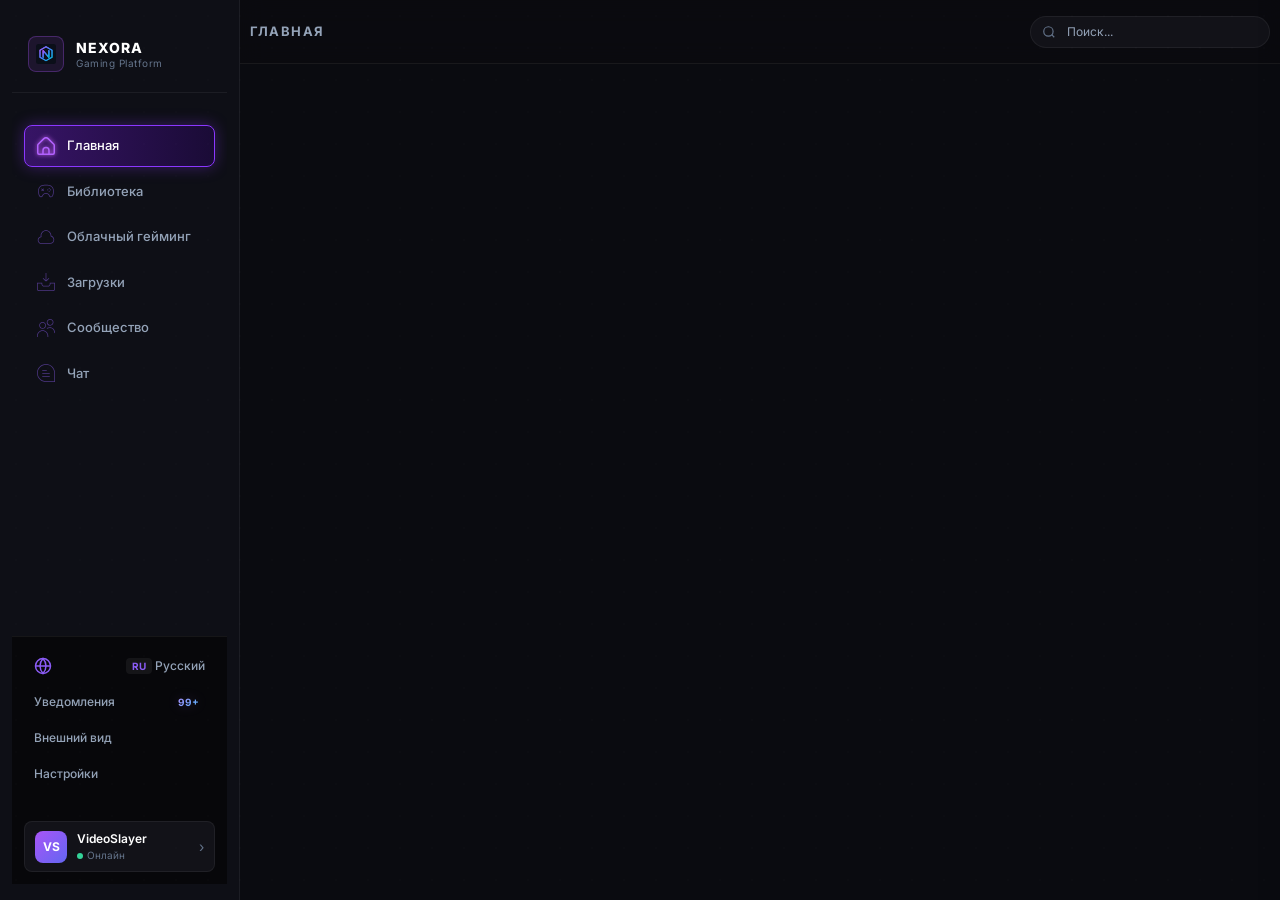
==== commit d67d051f: "feat(lang): implement language switching and translations for RU, EN, UA; add particle effects on se" ====
--- a/index.html
+++ b/index.html
@@ -11,9 +11,47 @@
   <link href="https://fonts.googleapis.com/css2?family=Inter:wght@400;500;600;700;800&display=swap" rel="stylesheet">
   <link rel="stylesheet" href="./src/css/reset.css" />
   <link rel="stylesheet" href="./src/css/main.css" />
+  <style>
+    /* Базовые цвета тем, если они не прописаны в main.css */
+    html[data-theme="crimson"] {
+      --accent-primary: #e11d48;
+      --accent-cyan: #f43f5e;
+    }
+
+    html[data-theme="emerald"] {
+      --accent-primary: #10b981;
+      --accent-cyan: #06b6d4;
+    }
+
+    html[data-theme="gold"] {
+      --accent-primary: #eab308;
+      --accent-cyan: #f59e0b;
+    }
+
+    html[data-theme="pink"] {
+      --accent-primary: #ec4899;
+      --accent-cyan: #f472b6;
+    }
+
+    html[data-theme="ocean"] {
+      --accent-primary: #0ea5e9;
+      --accent-cyan: #2563eb;
+    }
+
+    html[data-theme="midnight"] {
+      --accent-primary: #8b5cf6;
+      --accent-cyan: #6366f1;
+    }
+
+    html[data-theme="matrix"] {
+      --accent-primary: #22c55e;
+      --accent-cyan: #10b981;
+    }
+  </style>
 </head>
 
 <body>
+  <div id="dynamic-bg-layer"></div>
   <aside class="left-sidebar">
     <div class="sidebar-top">
       <div class="brand">
@@ -108,7 +146,7 @@
           <span data-i18n="notifications">Уведомления</span>
           <span class="badge badge-purple">99+</span>
         </a>
-        <a href="#" class="setting-item">
+        <a href="#" class="setting-item" id="appearance-btn">
           <span data-i18n="appearance">Внешний вид</span>
         </a>
         <a href="#" class="setting-item">
@@ -148,171 +186,1054 @@
     </div>
   </main>
 
-  <!-- <main class="main-content">
-      <div class="controls">
-        <ul class="controls-list">
-          <li class="controls-item">
-            <button class="constrols-btn btn-primary" data-controls="add">
-              <span></span> Додати
-            </button>
-          </li>
-          <li class="controls-item">
-            <button class="constrols-btn btn-danger" data-controls="reset">
-              <span></span> Видалити всі ігри
-            </button>
-          </li>
-          <li class="controls-item">
-            <button class="constrols-btn" data-controls="good-game">
-              <span></span> Показати круті ігри
-            </button>
-          </li>
-          <li class="controls-item">
-            <button class="constrols-btn" data-controls="pc-game">
-              <span></span> Ігри на пк
-            </button>
-          </li>
-          <li class="controls-item">
-            <button class="controls-btn" data-controls="all-hour">
-              <span></span> Показати усі зіграни години
-            </button>
-          </li>
-        </ul>
-        <ul class="sort-list" data-sort>
-          <li class="sort-item">
-            <button class="sort-btn" data-sort-type="name-arc">
-              <span></span> Від а до я
-            </button>
-          </li>
-          <li class="sort-item">
-            <button class="sort-btn" data-sort-type="hour-arc">
-              <span></span> Від меньших годин до більших
-            </button>
-          </li>
-        </ul>
+  <aside class="right-sidebar visual-settings">
+    <!-- Шапка панели -->
+    <div class="visual-header">
+      <div class="visual-header-left">
+        <div class="visual-small-logo-wrapper">
+          <img src="./src/img/layers.svg" alt="Визуал" class="visual-small-logo">
+        </div>
+        <h3 class="visual-title">Визуал</h3>
       </div>
-      <div class="game-container" data-games></div>
-    </main>-->
-
-  <aside class="right-sidebar">
-    <div class="chat-section-header">
-      <span class="chat-title" data-i18n="chat_header">ЧАТ</span>
+      <button type="button" class="close-btn" id="closeVisualBtn">&times;</button>
     </div>
 
-    <div class="right-search">
-      <svg class="search-icon" viewBox="0 0 24 24" fill="none" stroke="currentColor" stroke-width="2">
-        <circle cx="11" cy="11" r="8"></circle>
-        <line x1="21" y1="21" x2="16.65" y2="16.65"></line>
-      </svg>
-      <input type="text" placeholder="Поиск..." class="search-input" data-i18n-placeholder="search_placeholder">
+    <!-- Навигация: Иконки + Подписи -->
+    <div class="visual-tabs">
+      <button type="button" class="tab-item" data-tab="themes">
+        <img src="./src/img/triangle.svg" alt="Themes" class="tab-icon">
+        <span>Темы</span>
+      </button>
+      <button type="button" class="tab-item" data-tab="colors">
+        <img src="./src/img/layers.svg" alt="Colors" class="tab-icon">
+        <span>Цвета</span>
+      </button>
+      <button type="button" class="tab-item active" data-tab="layout">
+        <img src="./src/img/grid.svg" alt="Layout" class="tab-icon">
+        <span>Лейаут</span>
+      </button>
+      <button type="button" class="tab-item" data-tab="effects">
+        <img src="./src/img/bolt.svg" alt="Effects" class="tab-icon">
+        <span>Эффекты</span>
+      </button>
     </div>
 
-    <div class="right-scroll-area">
-      <!-- MY HUBS -->
-      <div class="chat-group">
-        <div class="group-title" data-i18n="group_my_hubs">МОИ ХАБЫ</div>
-        <div class="hub-list">
-          <a href="#" class="hub-item active">
-            <div class="hub-icon hub-p">N</div>
-            <span class="hub-name">Nexora Community</span>
-            <span class="hub-count count-p">12</span>
-          </a>
-          <a href="#" class="hub-item">
-            <div class="hub-icon hub-r">S</div>
-            <span class="hub-name">Souls Legion</span>
-            <span class="hub-count count-r">5</span>
-          </a>
-          <a href="#" class="hub-item">
-            <div class="hub-icon hub-c">C</div>
-            <span class="hub-name">Cyber Division</span>
-          </a>
-          <a href="#" class="hub-item">
-            <div class="hub-icon hub-o">C</div>
-            <span class="hub-name">Chill Lounge</span>
-            <span class="hub-count count-p">2</span>
-          </a>
-          <a href="#" class="hub-item">
-            <div class="hub-icon hub-g">F</div>
-            <span class="hub-name">FPS Factory</span>
-          </a>
+    <!-- Содержимое вкладки: Темы -->
+    <div class="visual-content tab-pane" id="tab-themes" style="display: none;">
+      <div class="section-title">ГОТОВЫЕ ТЕМЫ</div>
+
+      <div class="themes-list">
+        <button type="button" class="theme-card active" data-theme="nexora">
+          <div class="theme-name">
+            <span class="theme-icon">💜</span>
+            <span>NEXORA</span>
+          </div>
+          <div class="theme-preview-elements">
+            <span class="theme-dot" style="background-color: var(--accent-primary);"></span>
+            <span class="theme-dot" style="background-color: var(--accent-cyan);"></span>
+            <span class="theme-check">✓</span>
+          </div>
+        </button>
+
+        <button type="button" class="theme-card" data-theme="crimson">
+          <div class="theme-name">
+            <span class="theme-icon circle" style="background-color: #e11d48;"></span>
+            <span>CRIMSON</span>
+          </div>
+          <div class="theme-preview-elements">
+            <span class="theme-dot" style="background-color: #e11d48;"></span>
+            <span class="theme-dot" style="background-color: #f43f5e;"></span>
+            <span class="theme-check">✓</span>
+          </div>
+        </button>
+
+        <button type="button" class="theme-card" data-theme="emerald">
+          <div class="theme-name">
+            <span class="theme-icon">💚</span>
+            <span>EMERALD</span>
+          </div>
+          <div class="theme-preview-elements">
+            <span class="theme-dot" style="background-color: #10b981;"></span>
+            <span class="theme-dot" style="background-color: #06b6d4;"></span>
+            <span class="theme-check">✓</span>
+          </div>
+        </button>
+
+        <button type="button" class="theme-card" data-theme="gold">
+          <div class="theme-name">
+            <span class="theme-icon circle" style="background-color: #eab308;"></span>
+            <span>GOLD</span>
+          </div>
+          <div class="theme-preview-elements">
+            <span class="theme-dot" style="background-color: #eab308;"></span>
+            <span class="theme-dot" style="background-color: #f59e0b;"></span>
+            <span class="theme-check">✓</span>
+          </div>
+        </button>
+
+        <button type="button" class="theme-card" data-theme="pink">
+          <div class="theme-name">
+            <span class="theme-icon">🌸</span>
+            <span>PINK</span>
+          </div>
+          <div class="theme-preview-elements">
+            <span class="theme-dot" style="background-color: #ec4899;"></span>
+            <span class="theme-dot" style="background-color: #f472b6;"></span>
+            <span class="theme-check">✓</span>
+          </div>
+        </button>
+
+        <button type="button" class="theme-card" data-theme="ocean">
+          <div class="theme-name">
+            <span class="theme-icon">🌊</span>
+            <span>OCEAN</span>
+          </div>
+          <div class="theme-preview-elements">
+            <span class="theme-dot" style="background-color: #0ea5e9;"></span>
+            <span class="theme-dot" style="background-color: #2563eb;"></span>
+            <span class="theme-check">✓</span>
+          </div>
+        </button>
+
+        <button type="button" class="theme-card" data-theme="midnight">
+          <div class="theme-name">
+            <span class="theme-icon">🔮</span>
+            <span>MIDNIGHT</span>
+          </div>
+          <div class="theme-preview-elements">
+            <span class="theme-dot" style="background-color: #8b5cf6;"></span>
+            <span class="theme-dot" style="background-color: #6366f1;"></span>
+            <span class="theme-check">✓</span>
+          </div>
+        </button>
+
+        <button type="button" class="theme-card" data-theme="matrix">
+          <div class="theme-name">
+            <span class="theme-icon circle" style="background-color: #22c55e;"></span>
+            <span>MATRIX</span>
+          </div>
+          <div class="theme-preview-elements">
+            <span class="theme-dot" style="background-color: #22c55e;"></span>
+            <span class="theme-dot" style="background-color: #10b981;"></span>
+            <span class="theme-check">✓</span>
+          </div>
+        </button>
+      </div>
+    </div>
+
+    <!-- Содержимое вкладки: Цвета (с выбором шрифта) -->
+    <div class="visual-content tab-pane" id="tab-colors" style="display: none;">
+      <div class="section-title">КАСТОМНЫЕ ЦВЕТА</div>
+      <div style="display: flex; flex-direction: column; gap: 12px; margin-bottom: 24px;">
+        <div style="display: flex; align-items: center; justify-content: space-between; font-size: 13px;">
+          <span style="color: var(--text-main, #ccc);">Акцент (Primary)</span>
+          <div style="display: flex; align-items: center; gap: 8px;">
+            <input type="color" id="colorPrimary" value="#8b5cf6"
+              style="width: 28px; height: 28px; border: none; background: none; cursor: pointer; border-radius: 4px;">
+            <span
+              style="background: rgba(255,255,255,0.05); padding: 4px 8px; border-radius: 4px; font-family: monospace; font-size: 12px;"
+              id="colorPrimaryText">#8b5cf6</span>
+          </div>
+        </div>
+
+        <div style="display: flex; align-items: center; justify-content: space-between; font-size: 13px;">
+          <span style="color: var(--text-main, #ccc);">Акцент 2 (Cyan)</span>
+          <div style="display: flex; align-items: center; gap: 8px;">
+            <input type="color" id="colorCyan" value="#06b6d4"
+              style="width: 28px; height: 28px; border: none; background: none; cursor: pointer; border-radius: 4px;">
+            <span
+              style="background: rgba(255,255,255,0.05); padding: 4px 8px; border-radius: 4px; font-family: monospace; font-size: 12px;"
+              id="colorCyanText">#06b6d4</span>
+          </div>
+        </div>
+
+        <div style="display: flex; align-items: center; justify-content: space-between; font-size: 13px;">
+          <span style="color: var(--text-main, #ccc);">Фон страницы</span>
+          <div style="display: flex; align-items: center; gap: 8px;">
+            <input type="color" id="colorBg" value="#0a0b10"
+              style="width: 28px; height: 28px; border: none; background: none; cursor: pointer; border-radius: 4px;">
+            <span
+              style="background: rgba(255,255,255,0.05); padding: 4px 8px; border-radius: 4px; font-family: monospace; font-size: 12px;"
+              id="colorBgText">#0a0b10</span>
+          </div>
+        </div>
+
+        <div style="display: flex; align-items: center; justify-content: space-between; font-size: 13px;">
+          <span style="color: var(--text-main, #ccc);">Поверхность / Сайдбар</span>
+          <div style="display: flex; align-items: center; gap: 8px;">
+            <input type="color" id="colorSurface" value="#0e0f16"
+              style="width: 28px; height: 28px; border: none; background: none; cursor: pointer; border-radius: 4px;">
+            <span
+              style="background: rgba(255,255,255,0.05); padding: 4px 8px; border-radius: 4px; font-family: monospace; font-size: 12px;"
+              id="colorSurfaceText">#0e0f16</span>
+          </div>
+        </div>
+
+        <div style="display: flex; align-items: center; justify-content: space-between; font-size: 13px;">
+          <span style="color: var(--text-main, #ccc);">Карточки</span>
+          <div style="display: flex; align-items: center; gap: 8px;">
+            <input type="color" id="colorCards" value="#131420"
+              style="width: 28px; height: 28px; border: none; background: none; cursor: pointer; border-radius: 4px;">
+            <span
+              style="background: rgba(255,255,255,0.05); padding: 4px 8px; border-radius: 4px; font-family: monospace; font-size: 12px;"
+              id="colorCardsText">#131420</span>
+          </div>
         </div>
       </div>
 
-      <!-- ZONES -->
-      <div class="chat-group">
-        <div class="group-title" data-i18n="group_zones">ЗОНЫ</div>
-        <div class="zone-list">
-          <a href="#" class="zone-item">
-            <img src="./src/img/bolt.svg" alt="bolt" class="zone-icon">
-            <span data-i18n="zone_feed">Лента</span>
-          </a>
-          <a href="#" class="zone-item">
-            <img src="./src/img/chst.svg" alt="chst" class="zone-icon">
-            <span data-i18n="zone_general">Общий</span>
-          </a>
-          <a href="#" class="zone-item">
-            <img src="./src/img/trophy.svg" alt="trophy" class="zone-icon">
-            <span data-i18n="zone_drops">Дропы</span>
-          </a>
-          <a href="#" class="zone-item">
-            <img src="./src/img/users.svg" alt="users" class="zone-icon">
-            <span data-i18n="zone_squad">Сквад</span>
-          </a>
-          <a href="#" class="zone-item">
-            <img src="./src/img/interrogation.svg" alt="interrogation" class="zone-icon">
-            <span data-i18n="zone_help">Помощь</span>
-          </a>
-        </div>
+      <div class="section-title">ВЫБОР ШРИФТА</div>
+      <div style="display: flex; flex-direction: column; gap: 8px;" id="fontSelectorList">
+        <button type="button" class="font-card active" data-font="'Inter', sans-serif">
+          <span style="font-family: 'Inter', sans-serif;">Inter (Стандартный)</span>
+        </button>
+        <button type="button" class="font-card" data-font="'Roboto', sans-serif">
+          <span style="font-family: 'Roboto', sans-serif;">Roboto</span>
+        </button>
+        <button type="button" class="font-card" data-font="'Montserrat', sans-serif">
+          <span style="font-family: 'Montserrat', sans-serif;">Montserrat</span>
+        </button>
+        <button type="button" class="font-card" data-font="'Courier New', monospace">
+          <span style="font-family: 'Courier New', monospace;">Courier New (Моноширинный)</span>
+        </button>
       </div>
-
-      <!-- ONLINE -->
-      <div class="chat-group">
-        <div class="group-title"><span data-i18n="group_online">ОНЛАЙН</span> — 3</div>
-        <div class="online-list">
-          <div class="user-row">
-            <div class="avatar-wrapper">
-              <div class="friend-avatar av-1 sm">P1</div>
-              <span class="status-indicator online"></span>
-            </div>
-            <div class="user-row-info">
-              <span class="user-row-name">PlayerOne</span>
-              <span class="user-row-game text-cyan">Counter-Strike 2</span>
-            </div>
-          </div>
-
-          <div class="user-row">
-            <div class="avatar-wrapper">
-              <div class="friend-avatar av-2 sm">DN</div>
-              <span class="status-indicator online"></span>
-            </div>
-            <div class="user-row-info">
-              <span class="user-row-name">DarkNinja_99</span>
-              <span class="user-row-game text-red">Elden Ring</span>
-            </div>
-          </div>
-
-          <div class="user-row">
-            <div class="avatar-wrapper">
-              <div class="friend-avatar av-3 sm">Sh</div>
-              <span class="status-indicator online"></span>
-            </div>
-            <div class="user-row-info">
-              <span class="user-row-name">Shadow</span>
-              <span class="user-row-game text-cyan">Dota 2</span>
-            </div>
+    </div>
+
+    <!-- Содержимое вкладки: Лейаут -->
+    <div class="visual-content tab-pane active" id="tab-layout">
+      <div class="section-title">ФОНОВЫЙ ПАТТЕРН</div>
+      <div class="patterns-grid" id="patternsGrid">
+        <button type="button" class="pattern-card active" data-pattern="none">
+          <span>Нет</span>
+        </button>
+        <button type="button" class="pattern-card" data-pattern="grid">
+          <span>Сетка</span>
+        </button>
+        <button type="button" class="pattern-card" data-pattern="dots">
+          <span>Точки</span>
+        </button>
+        <button type="button" class="pattern-card" data-pattern="diagonal">
+          <span>Диагональ</span>
+        </button>
+        <button type="button" class="pattern-card" data-pattern="noise">
+          <span>Шум</span>
+        </button>
+      </div>
+
+      <div style="display: flex; justify-content: space-between; align-items: center; margin-bottom: 8px;">
+        <span class="section-title" style="margin-bottom: 0;">Радиус углов</span>
+        <span id="radiusValueText"
+          style="color: var(--accent-primary, #8b5cf6); font-weight: 600; font-size: 13px;">8px</span>
+      </div>
+      <input type="range" id="radiusRange" min="0" max="24" value="8"
+        style="width: 100%; accent-color: var(--accent-primary, #8b5cf6); cursor: pointer; margin-bottom: 24px;">
+    </div>
+
+    <!-- Содержимое вкладки: Эффекты -->
+    <div class="visual-content tab-pane" id="tab-effects" style="display: none;">
+      <div class="section-title">АНИМАЦИЯ ФОНА</div>
+      <div class="effects-grid" id="effectsGrid">
+        <button type="button" class="effect-card active" data-effect="none">
+          <span>Нет</span>
+          <span class="effect-sub">—</span>
+        </button>
+        <button type="button" class="effect-card" data-effect="sakura">
+          <span>Сакура</span>
+          <span class="effect-sub">Лепестки · PINK</span>
+        </button>
+        <button type="button" class="effect-card" data-effect="sparks">
+          <span>Искры</span>
+          <span class="effect-sub">Огонь · CRIMSON</span>
+        </button>
+        <button type="button" class="effect-card" data-effect="matrix">
+          <span>Матрица</span>
+          <span class="effect-sub">Код · MATRIX</span>
+        </button>
+        <button type="button" class="effect-card" data-effect="bubbles">
+          <span>Пузыри</span>
+          <span class="effect-sub">Вода · OCEAN</span>
+        </button>
+        <button type="button" class="effect-card" data-effect="meteors">
+          <span>Метеоры</span>
+          <span class="effect-sub">Звёзды · MIDNIGHT</span>
+        </button>
+        <button type="button" class="effect-card" data-effect="fireflies">
+          <span>Светлячки</span>
+          <span class="effect-sub">Природа · EMERALD</span>
+        </button>
+        <button type="button" class="effect-card" data-effect="particles">
+          <span>Частицы</span>
+          <span class="effect-sub">Геометрия · NEXORA</span>
+        </button>
+        <button type="button" class="effect-card" data-effect="glitter">
+          <span>Блёстки</span>
+          <span class="effect-sub">Золото · GOLD</span>
+        </button>
+      </div>
+
+      <div style="display: flex; justify-content: space-between; align-items: center; margin-bottom: 8px;">
+        <span class="section-title" style="margin-bottom: 0;">Интенсивность свечения</span>
+        <span id="glowValueText"
+          style="color: var(--accent-primary, #8b5cf6); font-weight: 600; font-size: 13px;">20%</span>
+      </div>
+      <input type="range" id="glowRange" min="0" max="100" value="20"
+        style="width: 100%; accent-color: var(--accent-primary, #8b5cf6); cursor: pointer; margin-bottom: 24px;">
+
+      <div class="preview-box">
+        <div class="preview-title">Предпросмотр кнопки</div>
+        <button type="button" class="preview-btn-demo">ПРИМЕНИТЬ СТИЛЬ</button>
+      </div>
+
+      <div class="preview-box">
+        <div class="preview-title">Предпросмотр карточки</div>
+        <div class="preview-card-demo">
+          <div class="preview-card-icon">
+            <img src="./src/img/gamepad.svg" alt="icon"
+              style="width: 20px; height: 20px; filter: brightness(0) invert(1);">
+          </div>
+          <div>
+            <div style="font-weight: 600; font-size: 14px; color: #fff;">Игра</div>
+            <div style="font-size: 12px; color: var(--accent-cyan, #06b6d4);">Action RPG</div>
           </div>
         </div>
       </div>
     </div>
 
-    <div class="right-footer">
-      <input type="text" placeholder="#общий..." class="chat-bottom-input"
-        data-i18n-placeholder="chat_input_placeholder">
+    <!-- Подвал с кнопкой сброса -->
+    <div class="visual-footer">
+      <button type="button" class="reset-btn">
+        <img src="./src/img/rotate.svg" alt="Reset" class="reset-icon">
+        <span>Сбросить к NEXORA</span>
+      </button>
     </div>
-
   </aside>
 
-  <!-- <script type="module" src="./src/js/main.js"></script>
-  <script type="module" src="./src/js/sort-game.js"></script> -->
+  <script>
+    document.addEventListener('DOMContentLoaded', () => {
+      // 1. Управление открытием/закрытием панели «Визуал»
+      const visualSidebar = document.querySelector('.visual-settings');
+      const closeBtn = document.getElementById('closeVisualBtn');
+      const appearanceBtn = document.getElementById('appearance-btn');
+
+      if (appearanceBtn && visualSidebar) {
+        appearanceBtn.addEventListener('click', (e) => {
+          e.preventDefault();
+          visualSidebar.classList.add('open');
+        });
+      }
+
+      if (closeBtn && visualSidebar) {
+        closeBtn.addEventListener('click', () => {
+          visualSidebar.classList.remove('open');
+        });
+      }
+
+      // 2. Переключение вкладок в панели «Визуал»
+      const tabItems = document.querySelectorAll('.visual-tabs .tab-item');
+      const tabPanes = document.querySelectorAll('.visual-content.tab-pane');
+
+      tabItems.forEach((tab) => {
+        tab.addEventListener('click', () => {
+          tabItems.forEach(t => t.classList.remove('active'));
+          tab.classList.add('active');
+
+          const tabName = tab.getAttribute('data-tab');
+          tabPanes.forEach(pane => {
+            if (pane.id === `tab-${tabName}`) {
+              pane.style.display = 'block';
+              pane.classList.add('active');
+            } else {
+              pane.style.display = 'none';
+              pane.classList.remove('active');
+            }
+          });
+        });
+      });
+
+      // 3. Темы и кастомные цвета
+      const themeCards = document.querySelectorAll('.themes-list .theme-card');
+      const htmlElement = document.documentElement;
+      const resetBtn = document.querySelector('.reset-btn');
+
+      const colorInputs = [
+        { input: document.getElementById('colorPrimary'), text: document.getElementById('colorPrimaryText'), cssVar: '--accent-primary', storageKey: 'nexora-c-primary' },
+        { input: document.getElementById('colorCyan'), text: document.getElementById('colorCyanText'), cssVar: '--accent-cyan', storageKey: 'nexora-c-cyan' },
+        { input: document.getElementById('colorBg'), text: document.getElementById('colorBgText'), cssVar: '--bg-main', storageKey: 'nexora-c-bg' },
+        { input: document.getElementById('colorSurface'), text: document.getElementById('colorSurfaceText'), cssVar: '--bg-surface', storageKey: 'nexora-c-surface' },
+        { input: document.getElementById('colorCards'), text: document.getElementById('colorCardsText'), cssVar: '--bg-cards', storageKey: 'nexora-c-cards' }
+      ];
+
+      const applyTheme = (themeName) => {
+        if (themeName === 'nexora') {
+          htmlElement.removeAttribute('data-theme');
+        } else {
+          htmlElement.setAttribute('data-theme', themeName);
+        }
+
+        themeCards.forEach(card => {
+          if (card.getAttribute('data-theme') === themeName) {
+            card.classList.add('active');
+          } else {
+            card.classList.remove('active');
+          }
+        });
+      };
+
+      const savedTheme = localStorage.getItem('nexora-theme');
+      if (savedTheme) applyTheme(savedTheme);
+
+      colorInputs.forEach(item => {
+        if (!item.input) return;
+        const savedVal = localStorage.getItem(item.storageKey);
+        if (savedVal) {
+          item.input.value = savedVal;
+          if (item.text) item.text.textContent = savedVal;
+          document.documentElement.style.setProperty(item.cssVar, savedVal);
+        }
+
+        item.input.addEventListener('input', (e) => {
+          const val = e.target.value;
+          if (item.text) item.text.textContent = val;
+          document.documentElement.style.setProperty(item.cssVar, val);
+          localStorage.setItem(item.storageKey, val);
+        });
+      });
+
+      themeCards.forEach(card => {
+        card.addEventListener('click', () => {
+          const themeName = card.getAttribute('data-theme');
+          if (!themeName) return;
+          applyTheme(themeName);
+          localStorage.setItem('nexora-theme', themeName);
+        });
+      });
+
+      // 4. Шрифты
+      const fontButtons = document.querySelectorAll('#fontSelectorList .font-card');
+      const savedFont = localStorage.getItem('nexora-font');
+
+      if (savedFont) {
+        document.documentElement.style.setProperty('--font-family', savedFont);
+        fontButtons.forEach(btn => {
+          if (btn.getAttribute('data-font') === savedFont) {
+            btn.classList.add('active');
+          } else {
+            btn.classList.remove('active');
+          }
+        });
+      }
+
+      fontButtons.forEach(btn => {
+        btn.addEventListener('click', () => {
+          fontButtons.forEach(b => b.classList.remove('active'));
+          const fontVal = btn.getAttribute('data-font');
+          document.documentElement.style.setProperty('--font-family', fontVal);
+          localStorage.setItem('nexora-font', fontVal);
+          btn.classList.add('active');
+        });
+      });
+
+      // 5. Лейаут (Паттерны и Радиус)
+      const patternCards = document.querySelectorAll('.pattern-card');
+      const radiusRange = document.getElementById('radiusRange');
+      const radiusValueText = document.getElementById('radiusValueText');
+      const bgLayer = document.getElementById('dynamic-bg-layer');
+
+      const applyPattern = (patternName) => {
+        if (bgLayer) {
+          bgLayer.className = '';
+          bgLayer.classList.add(`bg-pattern-${patternName}`);
+        }
+        patternCards.forEach(c => {
+          if (c.getAttribute('data-pattern') === patternName) c.classList.add('active');
+          else c.classList.remove('active');
+        });
+      };
+
+      const savedPattern = localStorage.getItem('nexora-pattern') || 'none';
+      applyPattern(savedPattern);
+
+      patternCards.forEach(card => {
+        card.addEventListener('click', () => {
+          const patternName = card.getAttribute('data-pattern');
+          applyPattern(patternName);
+          localStorage.setItem('nexora-pattern', patternName);
+        });
+      });
+
+      if (radiusRange) {
+        const savedRadius = localStorage.getItem('nexora-radius') || '8';
+        radiusRange.value = savedRadius;
+        if (radiusValueText) radiusValueText.textContent = savedRadius + 'px';
+        document.documentElement.style.setProperty('--ui-radius', savedRadius + 'px');
+
+        radiusRange.addEventListener('input', (e) => {
+          const val = e.target.value;
+          if (radiusValueText) radiusValueText.textContent = val + 'px';
+          document.documentElement.style.setProperty('--ui-radius', val + 'px');
+          localStorage.setItem('nexora-radius', val);
+        });
+      }
+
+      // 6. Эффекты (Анимация фона и Свечение)
+      const effectCards = document.querySelectorAll('.effect-card');
+      const glowRange = document.getElementById('glowRange');
+      const glowValueText = document.getElementById('glowValueText');
+      let fxLayer = document.getElementById('dynamic-fx-layer');
+
+      if (!fxLayer) {
+        fxLayer = document.createElement('div');
+        fxLayer.id = 'dynamic-fx-layer';
+        document.body.insertBefore(fxLayer, document.body.firstChild);
+      }
+
+      const createParticles = (type) => {
+        if (!fxLayer) return;
+        fxLayer.innerHTML = '';
+        if (type === 'none') return;
+
+        const particleCount = 40;
+        for (let i = 0; i < particleCount; i++) {
+          const p = document.createElement('div');
+          p.className = `fx-particle particle-${type}`;
+
+          p.style.left = `${Math.random() * 100}vw`;
+          p.style.top = `-50px`;
+
+          const duration = Math.random() * 3 + 2;
+          const delay = Math.random() * 4;
+          const size = Math.random() * 8 + 6;
+
+          p.style.animationDuration = `${duration}s`;
+          p.style.animationDelay = `${delay}s`;
+
+          if (type === 'matrix') {
+            const chars = '01ABCXYZアイウエオ';
+            p.textContent = chars[Math.floor(Math.random() * chars.length)];
+            p.style.fontSize = `${size + 6}px`;
+          } else {
+            p.style.width = `${size}px`;
+            p.style.height = `${type === 'meteors' ? size * 5 : size}px`;
+          }
+
+          fxLayer.appendChild(p);
+        }
+      };
+
+      const applyEffect = (effectName) => {
+        effectCards.forEach(c => {
+          if (c.getAttribute('data-effect') === effectName) c.classList.add('active');
+          else c.classList.remove('active');
+        });
+        createParticles(effectName);
+      };
+
+      const savedEffect = localStorage.getItem('nexora-effect') || 'none';
+      applyEffect(savedEffect);
+
+      effectCards.forEach(card => {
+        card.addEventListener('click', () => {
+          const effectName = card.getAttribute('data-effect');
+          applyEffect(effectName);
+          localStorage.setItem('nexora-effect', effectName);
+        });
+      });
+
+      if (glowRange) {
+        const savedGlow = localStorage.getItem('nexora-glow') || '20';
+        glowRange.value = savedGlow;
+        if (glowValueText) glowValueText.textContent = savedGlow + '%';
+        document.documentElement.style.setProperty('--glow-intensity', savedGlow / 100);
+
+        glowRange.addEventListener('input', (e) => {
+          const val = e.target.value;
+          if (glowValueText) glowValueText.textContent = val + '%';
+          document.documentElement.style.setProperty('--glow-intensity', val / 100);
+          localStorage.setItem('nexora-glow', val);
+        });
+      }
+
+      // Сброс настроек
+      if (resetBtn) {
+        resetBtn.addEventListener('click', () => {
+          localStorage.clear();
+          location.reload();
+        });
+      }
+    });
+  </script>
+  
+<script>
+  document.addEventListener('DOMContentLoaded', () => {
+  // 1. Управление панелью «Визуал»
+  const visualSidebar = document.querySelector('.visual-settings');
+  const closeBtn = document.getElementById('closeVisualBtn');
+  const appearanceBtn = document.getElementById('appearance-btn');
+
+  if (appearanceBtn && visualSidebar) {
+    appearanceBtn.addEventListener('click', (e) => {
+      e.preventDefault();
+      visualSidebar.classList.add('open');
+    });
+  }
+
+  if (closeBtn && visualSidebar) {
+    closeBtn.addEventListener('click', () => visualSidebar.classList.remove('open'));
+  }
+
+  // 2. Переключение вкладок
+  const tabItems = document.querySelectorAll('.visual-tabs .tab-item');
+  const tabPanes = document.querySelectorAll('.visual-content.tab-pane');
+
+  tabItems.forEach((tab) => {
+    tab.addEventListener('click', () => {
+      tabItems.forEach(t => t.classList.remove('active'));
+      tab.classList.add('active');
+
+      const tabName = tab.getAttribute('data-tab');
+      tabPanes.forEach(pane => {
+        if (pane.id === `tab-${tabName}`) {
+          pane.style.display = 'block';
+          pane.classList.add('active');
+        } else {
+          pane.style.display = 'none';
+          pane.classList.remove('active');
+        }
+      });
+    });
+  });
+
+  // 3. Темы и кастомные цвета
+  const themeCards = document.querySelectorAll('.themes-list .theme-card');
+  const htmlElement = document.documentElement;
+
+  const applyTheme = (themeName) => {
+    if (themeName === 'nexora') {
+      htmlElement.removeAttribute('data-theme');
+    } else {
+      htmlElement.setAttribute('data-theme', themeName);
+    }
+    themeCards.forEach(card => {
+      card.classList.toggle('active', card.getAttribute('data-theme') === themeName);
+    });
+  };
+
+  const savedTheme = localStorage.getItem('nexora-theme');
+  if (savedTheme) applyTheme(savedTheme);
+
+  themeCards.forEach(card => {
+    card.addEventListener('click', () => {
+      const themeName = card.getAttribute('data-theme');
+      if (!themeName) return;
+      applyTheme(themeName);
+      localStorage.setItem('nexora-theme', themeName);
+    });
+  });
+
+  // Кастомные инпуты цветов
+  const colorInputs = [
+    { input: document.getElementById('colorPrimary'), text: document.getElementById('colorPrimaryText'), cssVar: '--accent-primary', key: 'nexora-c-primary' },
+    { input: document.getElementById('colorCyan'), text: document.getElementById('colorCyanText'), cssVar: '--accent-cyan', key: 'nexora-c-cyan' },
+    { input: document.getElementById('colorBg'), text: document.getElementById('colorBgText'), cssVar: '--bg-main', key: 'nexora-c-bg' },
+    { input: document.getElementById('colorSurface'), text: document.getElementById('colorSurfaceText'), cssVar: '--bg-surface', key: 'nexora-c-surface' },
+    { input: document.getElementById('colorCards'), text: document.getElementById('colorCardsText'), cssVar: '--bg-cards', key: 'nexora-c-cards' }
+  ];
+
+  colorInputs.forEach(item => {
+    if (!item.input) return;
+    const savedVal = localStorage.getItem(item.key);
+    if (savedVal) {
+      item.input.value = savedVal;
+      if (item.text) item.text.textContent = savedVal;
+      htmlElement.style.setProperty(item.cssVar, savedVal);
+    }
+
+    item.input.addEventListener('input', (e) => {
+      const val = e.target.value;
+      if (item.text) item.text.textContent = val;
+      htmlElement.style.setProperty(item.cssVar, val);
+      localStorage.setItem(item.key, val);
+    });
+  });
+
+  // 4. Шрифты
+  const fontButtons = document.querySelectorAll('#fontSelectorList .font-card');
+  const savedFont = localStorage.getItem('nexora-font');
+
+  if (savedFont) {
+    htmlElement.style.setProperty('--font-family', savedFont);
+    fontButtons.forEach(btn => {
+      btn.classList.toggle('active', btn.getAttribute('data-font') === savedFont);
+    });
+  }
+
+  fontButtons.forEach(btn => {
+    btn.addEventListener('click', () => {
+      fontButtons.forEach(b => b.classList.remove('active'));
+      const fontVal = btn.getAttribute('data-font');
+      htmlElement.style.setProperty('--font-family', fontVal);
+      localStorage.setItem('nexora-font', fontVal);
+      btn.classList.add('active');
+    });
+  });
+
+  // 5. Паттерны и Радиус
+  const patternCards = document.querySelectorAll('.pattern-card');
+  const radiusRange = document.getElementById('radiusRange');
+  const radiusValueText = document.getElementById('radiusValueText');
+  const bgLayer = document.getElementById('dynamic-bg-layer');
+
+  const applyPattern = (patternName) => {
+    if (bgLayer) {
+      bgLayer.className = '';
+      if (patternName !== 'none') bgLayer.classList.add(`bg-pattern-${patternName}`);
+    }
+    patternCards.forEach(c => {
+      c.classList.toggle('active', c.getAttribute('data-pattern') === patternName);
+    });
+  };
+
+  const savedPattern = localStorage.getItem('nexora-pattern') || 'none';
+  applyPattern(savedPattern);
+
+  patternCards.forEach(card => {
+    card.addEventListener('click', () => {
+      const patternName = card.getAttribute('data-pattern');
+      applyPattern(patternName);
+      localStorage.setItem('nexora-pattern', patternName);
+    });
+  });
+
+  if (radiusRange) {
+    const savedRadius = localStorage.getItem('nexora-radius') || '8';
+    radiusRange.value = savedRadius;
+    if (radiusValueText) radiusValueText.textContent = savedRadius + 'px';
+    htmlElement.style.setProperty('--ui-radius', savedRadius + 'px');
+
+    radiusRange.addEventListener('input', (e) => {
+      const val = e.target.value;
+      if (radiusValueText) radiusValueText.textContent = val + 'px';
+      htmlElement.style.setProperty('--ui-radius', val + 'px');
+      localStorage.setItem('nexora-radius', val);
+    });
+  }
+
+  // 6. Эффекты и анимация частиц фона
+  const effectCards = document.querySelectorAll('.effect-card');
+  const glowRange = document.getElementById('glowRange');
+  const glowValueText = document.getElementById('glowValueText');
+  let fxLayer = document.getElementById('dynamic-fx-layer');
+
+  if (!fxLayer) {
+    fxLayer = document.createElement('div');
+    fxLayer.id = 'dynamic-fx-layer';
+    document.body.insertBefore(fxLayer, document.body.firstChild);
+  }
+
+  const createParticles = (type) => {
+    fxLayer.innerHTML = '';
+    if (type === 'none') return;
+
+    for (let i = 0; i < 30; i++) {
+      const p = document.createElement('div');
+      p.className = `fx-particle`;
+      p.style.left = `${Math.random() * 100}vw`;
+      p.style.animationDuration = `${Math.random() * 3 + 2}s`;
+      p.style.animationDelay = `${Math.random() * 4}s`;
+      
+      const size = Math.random() * 6 + 4;
+      p.style.width = `${size}px`;
+      p.style.height = `${size}px`;
+      p.style.borderRadius = '50%';
+      
+      fxLayer.appendChild(p);
+    }
+  };
+
+  const applyEffect = (effectName) => {
+    effectCards.forEach(c => {
+      c.classList.toggle('active', c.getAttribute('data-effect') === effectName);
+    });
+    createParticles(effectName);
+  };
+
+  const savedEffect = localStorage.getItem('nexora-effect') || 'none';
+  applyEffect(savedEffect);
+
+  effectCards.forEach(card => {
+    card.addEventListener('click', () => {
+      const effectName = card.getAttribute('data-effect');
+      applyEffect(effectName);
+      localStorage.setItem('nexora-effect', effectName);
+    });
+  });
+
+  if (glowRange) {
+    const savedGlow = localStorage.getItem('nexora-glow') || '20';
+    glowRange.value = savedGlow;
+    if (glowValueText) glowValueText.textContent = savedGlow + '%';
+    htmlElement.style.setProperty('--glow-intensity', savedGlow / 100);
+
+    glowRange.addEventListener('input', (e) => {
+      const val = e.target.value;
+      if (glowValueText) glowValueText.textContent = val + '%';
+      htmlElement.style.setProperty('--glow-intensity', val / 100);
+      localStorage.setItem('nexora-glow', val);
+    });
+  }
+
+  // Кнопка сброса
+  const resetBtn = document.querySelector('.reset-btn');
+  if (resetBtn) {
+    resetBtn.addEventListener('click', () => {
+      localStorage.clear();
+      location.reload();
+    });
+  }
+});
+</script>
+
+<script>
+  document.addEventListener('DOMContentLoaded', () => {
+  // 1. Управление панелью «Визуал»
+  const visualSidebar = document.querySelector('.visual-settings');
+  const closeBtn = document.getElementById('closeVisualBtn');
+  const appearanceBtn = document.getElementById('appearance-btn');
+
+  if (appearanceBtn && visualSidebar) {
+    appearanceBtn.addEventListener('click', (e) => {
+      e.preventDefault();
+      visualSidebar.classList.add('open');
+    });
+  }
+
+  if (closeBtn && visualSidebar) {
+    closeBtn.addEventListener('click', () => visualSidebar.classList.remove('open'));
+  }
+
+  // 2. Переключение вкладок
+  const tabItems = document.querySelectorAll('.visual-tabs .tab-item');
+  const tabPanes = document.querySelectorAll('.visual-content.tab-pane');
+
+  tabItems.forEach((tab) => {
+    tab.addEventListener('click', () => {
+      tabItems.forEach(t => t.classList.remove('active'));
+      tab.classList.add('active');
+
+      const tabName = tab.getAttribute('data-tab');
+      tabPanes.forEach(pane => {
+        if (pane.id === `tab-${tabName}`) {
+          pane.style.display = 'block';
+          pane.classList.add('active');
+        } else {
+          pane.style.display = 'none';
+          pane.classList.remove('active');
+        }
+      });
+    });
+  });
+
+  // 3. Темы и кастомные цвета
+  const themeCards = document.querySelectorAll('.themes-list .theme-card');
+  const htmlElement = document.documentElement;
+
+  const applyTheme = (themeName) => {
+    if (themeName === 'nexora') {
+      htmlElement.removeAttribute('data-theme');
+    } else {
+      htmlElement.setAttribute('data-theme', themeName);
+    }
+    themeCards.forEach(card => {
+      card.classList.toggle('active', card.getAttribute('data-theme') === themeName);
+    });
+  };
+
+  const savedTheme = localStorage.getItem('nexora-theme');
+  if (savedTheme) applyTheme(savedTheme);
+
+  themeCards.forEach(card => {
+    card.addEventListener('click', () => {
+      const themeName = card.getAttribute('data-theme');
+      if (!themeName) return;
+      applyTheme(themeName);
+      localStorage.setItem('nexora-theme', themeName);
+    });
+  });
+
+  const colorInputs = [
+    { input: document.getElementById('colorPrimary'), text: document.getElementById('colorPrimaryText'), cssVar: '--accent-primary', storageKey: 'nexora-c-primary' },
+    { input: document.getElementById('colorCyan'), text: document.getElementById('colorCyanText'), cssVar: '--accent-cyan', storageKey: 'nexora-c-cyan' },
+    { input: document.getElementById('colorBg'), text: document.getElementById('colorBgText'), cssVar: '--bg-main', storageKey: 'nexora-c-bg' },
+    { input: document.getElementById('colorSurface'), text: document.getElementById('colorSurfaceText'), cssVar: '--bg-surface', storageKey: 'nexora-c-surface' },
+    { input: document.getElementById('colorCards'), text: document.getElementById('colorCardsText'), cssVar: '--bg-cards', storageKey: 'nexora-c-cards' }
+  ];
+
+  colorInputs.forEach(item => {
+    if (!item.input) return;
+    const savedVal = localStorage.getItem(item.storageKey);
+    if (savedVal) {
+      item.input.value = savedVal;
+      if (item.text) item.text.textContent = savedVal;
+      htmlElement.style.setProperty(item.cssVar, savedVal);
+    }
+
+    item.input.addEventListener('input', (e) => {
+      const val = e.target.value;
+      if (item.text) item.text.textContent = val;
+      htmlElement.style.setProperty(item.cssVar, val);
+      localStorage.setItem(item.storageKey, val);
+    });
+  });
+
+  // 4. Шрифты
+  const fontButtons = document.querySelectorAll('#fontSelectorList .font-card');
+  const savedFont = localStorage.getItem('nexora-font');
+
+  if (savedFont) {
+    htmlElement.style.setProperty('--font-family', savedFont);
+    fontButtons.forEach(btn => {
+      btn.classList.toggle('active', btn.getAttribute('data-font') === savedFont);
+    });
+  }
+
+  fontButtons.forEach(btn => {
+    btn.addEventListener('click', () => {
+      fontButtons.forEach(b => b.classList.remove('active'));
+      const fontVal = btn.getAttribute('data-font');
+      htmlElement.style.setProperty('--font-family', fontVal);
+      localStorage.setItem('nexora-font', fontVal);
+      btn.classList.add('active');
+    });
+  });
+
+  // 5. Лейаут (Паттерны и Радиус)
+  const patternCards = document.querySelectorAll('.pattern-card');
+  const radiusRange = document.getElementById('radiusRange');
+  const radiusValueText = document.getElementById('radiusValueText');
+  const bgLayer = document.getElementById('dynamic-bg-layer');
+
+  const applyPattern = (patternName) => {
+    if (bgLayer) {
+      bgLayer.className = '';
+      bgLayer.classList.add(`bg-pattern-${patternName}`);
+    }
+    patternCards.forEach(c => {
+      c.classList.toggle('active', c.getAttribute('data-pattern') === patternName);
+    });
+  };
+
+  const savedPattern = localStorage.getItem('nexora-pattern') || 'none';
+  applyPattern(savedPattern);
+
+  patternCards.forEach(card => {
+    card.addEventListener('click', () => {
+      const patternName = card.getAttribute('data-pattern');
+      applyPattern(patternName);
+      localStorage.setItem('nexora-pattern', patternName);
+    });
+  });
+
+  if (radiusRange) {
+    const savedRadius = localStorage.getItem('nexora-radius') || '8';
+    radiusRange.value = savedRadius;
+    if (radiusValueText) radiusValueText.textContent = savedRadius + 'px';
+    htmlElement.style.setProperty('--ui-radius', savedRadius + 'px');
+
+    radiusRange.addEventListener('input', (e) => {
+      const val = e.target.value;
+      if (radiusValueText) radiusValueText.textContent = val + 'px';
+      htmlElement.style.setProperty('--ui-radius', val + 'px');
+      localStorage.setItem('nexora-radius', val);
+    });
+  }
+
+  // 6. Эффекты (Твоя оригинальная логика анимаций оставлена без изменений)
+  const effectCards = document.querySelectorAll('.effect-card');
+  const glowRange = document.getElementById('glowRange');
+  const glowValueText = document.getElementById('glowValueText');
+  let fxLayer = document.getElementById('dynamic-fx-layer');
+
+  if (!fxLayer) {
+    fxLayer = document.createElement('div');
+    fxLayer.id = 'dynamic-fx-layer';
+    document.body.insertBefore(fxLayer, document.body.firstChild);
+  }
+
+  const createParticles = (type) => {
+    if (!fxLayer) return;
+    fxLayer.innerHTML = '';
+    if (type === 'none') return;
+
+    const particleCount = 40;
+    for (let i = 0; i < particleCount; i++) {
+      const p = document.createElement('div');
+      p.className = `fx-particle particle-${type}`;
+
+      p.style.left = `${Math.random() * 100}vw`;
+      p.style.top = `-50px`;
+
+      const duration = Math.random() * 3 + 2;
+      const delay = Math.random() * 4;
+      const size = Math.random() * 8 + 6;
+
+      p.style.animationDuration = `${duration}s`;
+      p.style.animationDelay = `${delay}s`;
+
+      if (type === 'matrix') {
+        const chars = '01ABCXYZアイウエオ';
+        p.textContent = chars[Math.floor(Math.random() * chars.length)];
+        p.style.fontSize = `${size + 6}px`;
+      } else {
+        p.style.width = `${size}px`;
+        p.style.height = `${type === 'meteors' ? size * 5 : size}px`;
+      }
+
+      fxLayer.appendChild(p);
+    }
+  };
+
+  const applyEffect = (effectName) => {
+    effectCards.forEach(c => {
+      c.classList.toggle('active', c.getAttribute('data-effect') === effectName);
+    });
+    createParticles(effectName);
+  };
+
+  const savedEffect = localStorage.getItem('nexora-effect') || 'none';
+  applyEffect(savedEffect);
+
+  effectCards.forEach(card => {
+    card.addEventListener('click', () => {
+      const effectName = card.getAttribute('data-effect');
+      applyEffect(effectName);
+      localStorage.setItem('nexora-effect', effectName);
+    });
+  });
+
+  if (glowRange) {
+    const savedGlow = localStorage.getItem('nexora-glow') || '20';
+    glowRange.value = savedGlow;
+    if (glowValueText) glowValueText.textContent = savedGlow + '%';
+    htmlElement.style.setProperty('--glow-intensity', savedGlow / 100);
+
+    glowRange.addEventListener('input', (e) => {
+      const val = e.target.value;
+      if (glowValueText) glowValueText.textContent = val + '%';
+      htmlElement.style.setProperty('--glow-intensity', val / 100);
+      localStorage.setItem('nexora-glow', val);
+    });
+  }
+
+  // Кнопка сброса
+  const resetBtn = document.querySelector('.reset-btn');
+  if (resetBtn) {
+    resetBtn.addEventListener('click', () => {
+      localStorage.clear();
+      location.reload();
+    });
+  }
+});
+</script>
+
   <script type="module" src="./src/js/helpers/lang.js"></script>
 </body>
 
--- a/src/css/main.css
+++ b/src/css/main.css
@@ -1440,6 +1440,7 @@
 .visual-content::-webkit-scrollbar {
     width: 4px;
 }
+
 .visual-content::-webkit-scrollbar-thumb {
     background: rgba(255, 255, 255, 0.1);
     border-radius: 4px;
@@ -1642,8 +1643,10 @@
     padding: 0 16px;
     display: flex;
     align-items: center;
-    justify-content: flex-start; /* Выравнивание всего контента по левому краю */
-    gap: 12px;                  /* Фиксированный отступ между иконкой и текстом */
+    justify-content: flex-start;
+    /* Выравнивание всего контента по левому краю */
+    gap: 12px;
+    /* Фиксированный отступ между иконкой и текстом */
     cursor: pointer;
     transition: all 0.2s ease;
     box-sizing: border-box;
@@ -1655,7 +1658,8 @@
 }
 
 .theme-card.active {
-    border: 1px solid #22c55e; /* Прямоугольная зеленая рамка для активного элемента */
+    border: 1px solid #22c55e;
+    /* Прямоугольная зеленая рамка для активного элемента */
     background-color: #121217;
 }
 
@@ -1854,7 +1858,8 @@
     display: grid;
     grid-template-columns: repeat(4, 1fr);
     gap: 6px;
-    padding: 10px 16px; /* уменьшили вертикальные отступы контейнера */
+    padding: 10px 16px;
+    /* уменьшили вертикальные отступы контейнера */
     border-bottom: 1px solid rgba(255, 255, 255, 0.06);
 }
 
@@ -1867,15 +1872,18 @@
     background: rgba(255, 255, 255, 0.02);
     border: 1px solid rgba(255, 255, 255, 0.05);
     border-radius: 8px;
-    padding: 6px 2px; /* уменьшили высоту карточки */
+    padding: 6px 2px;
+    /* уменьшили высоту карточки */
     cursor: pointer;
     color: #9ca3af;
-    font-size: 10.5px; /* чуть уменьшили шрифт */
+    font-size: 10.5px;
+    /* чуть уменьшили шрифт */
     transition: all 0.2s ease;
 }
 
 .tab-item .tab-icon {
-    width: 15px; /* уменьшили размер иконки */
+    width: 15px;
+    /* уменьшили размер иконки */
     height: 15px;
     object-fit: contain;
     filter: brightness(0) saturate(100%) invert(70%) sepia(10%) saturate(200%) hue-rotate(200deg) brightness(90%) contrast(90%);
@@ -1905,17 +1913,20 @@
     display: flex;
     align-items: center;
     justify-content: space-between;
-    padding: 10px 20px; /* уменьшили верхний и нижний отступ с 16px до 10px */
+    padding: 10px 20px;
+    /* уменьшили верхний и нижний отступ с 16px до 10px */
     border-bottom: 1px solid rgba(255, 255, 255, 0.06);
 }
 
 .right-sidebar.visual-settings {
     /* Ваши текущие стили для панели */
-    display: none; /* по умолчанию скрыта */
+    display: none;
+    /* по умолчанию скрыта */
 }
 
 .right-sidebar.visual-settings.open {
-    display: block; /* или flex / grid — в зависимости от того, как она у вас версталась */
+    display: block;
+    /* или flex / grid — в зависимости от того, как она у вас версталась */
 }
 
 /* Дефолтные цвета (Nexora) */
@@ -2043,9 +2054,9 @@
     color: var(--text-color);
 }
 
-.left-sidebar, 
-.right-sidebar, 
-.library-sidebar, 
+.left-sidebar,
+.right-sidebar,
+.library-sidebar,
 .main-header,
 .visual-settings,
 .theme-card {
@@ -2062,7 +2073,7 @@
     box-shadow: var(--box-glow);
 }
 
-.purple-icon, 
+.purple-icon,
 .stats-value.purple,
 .badge-purple {
     background: var(--main-gradient);
@@ -2087,7 +2098,11 @@
 }
 
 /* src/css/visual-extras.css */
-body, button, input, select, textarea {
+body,
+button,
+input,
+select,
+textarea {
     font-family: var(--font-family, 'Inter', sans-serif);
 }
 
@@ -2113,7 +2128,7 @@
 }
 
 /* Динамическое изменение цвета иконок и элементов в активных карточках тем/шрифтов через --accent-primary */
-.theme-card.active, 
+.theme-card.active,
 .font-card.active,
 .effect-card.active,
 .pattern-card.active {
@@ -2127,14 +2142,16 @@
 }
 
 /* Сетки лейаута и эффектов */
-.effects-grid, .patterns-grid {
+.effects-grid,
+.patterns-grid {
     display: grid;
     grid-template-columns: repeat(3, 1fr);
     gap: 8px;
     margin-bottom: 20px;
 }
 
-.effect-card, .pattern-card {
+.effect-card,
+.pattern-card {
     background: var(--bg-cards, #131420);
     border: 1px solid rgba(255, 255, 255, 0.05);
     border-radius: 8px;
@@ -2148,7 +2165,8 @@
     transition: all 0.2s ease;
 }
 
-.effect-card span, .pattern-card span {
+.effect-card span,
+.pattern-card span {
     font-size: 12px;
     margin-top: 6px;
 }
@@ -2207,7 +2225,11 @@
 }
 
 /* src/css/visual-extras.css */
-body, button, input, select, textarea {
+body,
+button,
+input,
+select,
+textarea {
     font-family: var(--font-family, 'Inter', sans-serif);
 }
 
@@ -2233,7 +2255,7 @@
 }
 
 /* Динамическое изменение цвета иконок и элементов в активных карточках тем/шрифтов через --accent-primary */
-.theme-card.active, 
+.theme-card.active,
 .font-card.active,
 .effect-card.active,
 .pattern-card.active {
@@ -2247,14 +2269,16 @@
 }
 
 /* Сетки лейаута и эффектов */
-.effects-grid, .patterns-grid {
+.effects-grid,
+.patterns-grid {
     display: grid;
     grid-template-columns: repeat(3, 1fr);
     gap: 8px;
     margin-bottom: 20px;
 }
 
-.effect-card, .pattern-card {
+.effect-card,
+.pattern-card {
     background: var(--bg-cards, #131420);
     border: 1px solid rgba(255, 255, 255, 0.05);
     border-radius: 8px;
@@ -2268,7 +2292,8 @@
     transition: all 0.2s ease;
 }
 
-.effect-card span, .pattern-card span {
+.effect-card span,
+.pattern-card span {
     font-size: 12px;
     margin-top: 6px;
 }
@@ -2339,7 +2364,7 @@
 
 .bg-pattern-grid {
     background-image: linear-gradient(to right, rgba(255, 255, 255, 0.03) 1px, transparent 1px),
-                      linear-gradient(to bottom, rgba(255, 255, 255, 0.03) 1px, transparent 1px);
+        linear-gradient(to bottom, rgba(255, 255, 255, 0.03) 1px, transparent 1px);
     background-size: 30px 30px;
 }
 
@@ -2402,8 +2427,13 @@
 }
 
 @keyframes pulseFx {
-    0% { opacity: 0.2; }
-    100% { opacity: 0.6; }
+    0% {
+        opacity: 0.2;
+    }
+
+    100% {
+        opacity: 0.6;
+    }
 }
 
 /* СЛОИ ЖИВЫХ ЧАСТИЦ */
@@ -2489,48 +2519,131 @@
 
 /* Траектории анимаций */
 @keyframes fallAndSway {
-    0% { transform: translateY(0) translateX(0) rotate(0deg); opacity: 0; }
-    10% { opacity: 0.8; }
-    90% { opacity: 0.8; }
-    100% { transform: translateY(105vh) translateX(60px) rotate(360deg); opacity: 0; }
+    0% {
+        transform: translateY(0) translateX(0) rotate(0deg);
+        opacity: 0;
+    }
+
+    10% {
+        opacity: 0.8;
+    }
+
+    90% {
+        opacity: 0.8;
+    }
+
+    100% {
+        transform: translateY(105vh) translateX(60px) rotate(360deg);
+        opacity: 0;
+    }
 }
 
 @keyframes fallStraight {
-    0% { transform: translateY(0); opacity: 0; }
-    15% { opacity: 1; }
-    85% { opacity: 1; }
-    100% { transform: translateY(105vh); opacity: 0; }
+    0% {
+        transform: translateY(0);
+        opacity: 0;
+    }
+
+    15% {
+        opacity: 1;
+    }
+
+    85% {
+        opacity: 1;
+    }
+
+    100% {
+        transform: translateY(105vh);
+        opacity: 0;
+    }
 }
 
 @keyframes fallDiagonal {
-    0% { transform: translate(0, 0) rotate(-45deg); opacity: 0; }
-    20% { opacity: 1; }
-    100% { transform: translate(-40vw, 105vh) rotate(-45deg); opacity: 0; }
+    0% {
+        transform: translate(0, 0) rotate(-45deg);
+        opacity: 0;
+    }
+
+    20% {
+        opacity: 1;
+    }
+
+    100% {
+        transform: translate(-40vw, 105vh) rotate(-45deg);
+        opacity: 0;
+    }
 }
 
 @keyframes riseUp {
-    0% { transform: translateY(105vh) translateX(0) scale(0.5); opacity: 0; }
-    20% { opacity: 1; }
-    80% { opacity: 1; }
-    100% { transform: translateY(-20px) translateX(40px) scale(1.2); opacity: 0; }
+    0% {
+        transform: translateY(105vh) translateX(0) scale(0.5);
+        opacity: 0;
+    }
+
+    20% {
+        opacity: 1;
+    }
+
+    80% {
+        opacity: 1;
+    }
+
+    100% {
+        transform: translateY(-20px) translateX(40px) scale(1.2);
+        opacity: 0;
+    }
 }
 
 @keyframes riseBubble {
-    0% { transform: translateY(105vh) scale(0.8); opacity: 0; }
-    20% { opacity: 0.6; }
-    100% { transform: translateY(-30px) scale(1.3); opacity: 0; }
+    0% {
+        transform: translateY(105vh) scale(0.8);
+        opacity: 0;
+    }
+
+    20% {
+        opacity: 0.6;
+    }
+
+    100% {
+        transform: translateY(-30px) scale(1.3);
+        opacity: 0;
+    }
 }
 
 @keyframes floatRandom {
-    0% { transform: translate(0, 105vh); opacity: 0; }
-    30% { opacity: 0.8; transform: translate(30px, 60vh); }
-    70% { opacity: 0.8; transform: translate(-30px, 30vh); }
-    100% { transform: translate(10px, -20px); opacity: 0; }
+    0% {
+        transform: translate(0, 105vh);
+        opacity: 0;
+    }
+
+    30% {
+        opacity: 0.8;
+        transform: translate(30px, 60vh);
+    }
+
+    70% {
+        opacity: 0.8;
+        transform: translate(-30px, 30vh);
+    }
+
+    100% {
+        transform: translate(10px, -20px);
+        opacity: 0;
+    }
 }
 
 @keyframes glitterAnim {
-    0%, 100% { opacity: 0.2; transform: scale(0.8); }
-    50% { opacity: 1; transform: scale(1.4); }
+
+    0%,
+    100% {
+        opacity: 0.2;
+        transform: scale(0.8);
+    }
+
+    50% {
+        opacity: 1;
+        transform: scale(1.4);
+    }
 }
 
 /* ==========================================================================
@@ -2544,21 +2657,21 @@
     --bg-card-hover: #171721;
     --border-color: rgba(255, 255, 255, 0.06);
     --border-color-hover: rgba(168, 85, 247, 0.4);
-    
+
     --accent-purple: #a855f7;
     --accent-purple-glow: rgba(168, 85, 247, 0.25);
     --accent-cyan: #22d3ee;
     --accent-green: #34d399;
     --accent-orange: #fb923c;
-    
+
     --text-main: #ffffff;
     --text-muted: #94a3b8;
     --text-dim: #64748b;
-    
+
     --sidebar-width: 240px;
     --right-panel-width: 320px;
     --header-height: 64px;
-    
+
     --radius-sm: 8px;
     --radius-md: 12px;
     --radius-lg: 16px;
@@ -2599,7 +2712,7 @@
     width: 100vw;
     height: 100vh;
     background: radial-gradient(circle at 20% 20%, rgba(168, 85, 247, 0.08) 0%, transparent 40%),
-                radial-gradient(circle at 80% 80%, rgba(34, 211, 238, 0.05) 0%, transparent 40%);
+        radial-gradient(circle at 80% 80%, rgba(34, 211, 238, 0.05) 0%, transparent 40%);
     pointer-events: none;
     z-index: 0;
 }
@@ -2841,6 +2954,7 @@
     padding: 0 32px;
     background-color: rgba(11, 11, 15, 0.75);
     backdrop-filter: blur(12px);
+    padding: 10px;
 }
 
 .page-title {
@@ -2910,7 +3024,7 @@
    ========================================================================== */
 .profile-header-banner {
     background: linear-gradient(180deg, rgba(20, 20, 28, 0.8) 0%, rgba(15, 15, 20, 0.95) 100%),
-                radial-gradient(circle at top right, rgba(168, 85, 247, 0.15), transparent 50%);
+        radial-gradient(circle at top right, rgba(168, 85, 247, 0.15), transparent 50%);
     border: 1px solid var(--border-color);
     border-radius: var(--radius-lg);
     padding: 24px;
@@ -3061,10 +3175,21 @@
     font-weight: 800;
 }
 
-.stat-num.purple { color: var(--accent-purple); }
-.stat-num.cyan { color: var(--accent-cyan); }
-.stat-num.green { color: var(--accent-green); }
-.stat-num.orange { color: var(--accent-orange); }
+.stat-num.purple {
+    color: var(--accent-purple);
+}
+
+.stat-num.cyan {
+    color: var(--accent-cyan);
+}
+
+.stat-num.green {
+    color: var(--accent-green);
+}
+
+.stat-num.orange {
+    color: var(--accent-orange);
+}
 
 .stat-label {
     font-size: 11px;
@@ -3123,10 +3248,21 @@
     background-position: center;
 }
 
-.placeholder-starfield { background: linear-gradient(45deg, #1e1b4b, #312e81); }
-.placeholder-bg3 { background: linear-gradient(45deg, #381b1b, #7f1d1d); }
-.placeholder-alan2 { background: linear-gradient(45deg, #064e3b, #022c22); }
-.placeholder-elden { background: linear-gradient(45deg, #451a03, #78350f); }
+.placeholder-starfield {
+    background: linear-gradient(45deg, #1e1b4b, #312e81);
+}
+
+.placeholder-bg3 {
+    background: linear-gradient(45deg, #381b1b, #7f1d1d);
+}
+
+.placeholder-alan2 {
+    background: linear-gradient(45deg, #064e3b, #022c22);
+}
+
+.placeholder-elden {
+    background: linear-gradient(45deg, #451a03, #78350f);
+}
 
 .showcase-info {
     padding: 10px;
@@ -3462,5 +3598,315 @@
     display: flex;
     flex-direction: column;
     gap: 24px;
-    min-height: max-content; /* Позволяет контенту свободно занимать нужную высоту */
-}+    min-height: max-content;
+    /* Позволяет контенту свободно занимать нужную высоту */
+}
+
+#dynamic-fx-layer {
+    position: fixed !important;
+    top: 0 !important;
+    left: 0 !important;
+    width: 100vw !important;
+    height: 100vh !important;
+    pointer-events: none !important;
+    z-index: 0 !important;
+    /* Убедитесь, что у основного контента сайта z-index выше (например, 1 или 2) */
+    overflow: hidden !important;
+}
+
+/* Элементы частиц будут подложка под текстом */
+.fx-particle {
+    position: absolute;
+    top: -20px;
+    z-index: 0 !important;
+    animation-name: fallParticles;
+    animation-timing-function: linear;
+    animation-iteration-count: infinite;
+}
+
+#dynamic-fx-layer {
+    position: fixed !important;
+    top: 0 !important;
+    left: 0 !important;
+    width: 100vw !important;
+    height: 100vh !important;
+    pointer-events: none !important;
+    z-index: 999 !important;
+    /* Временно ставим высокий z-index, чтобы проверить, появляются ли они поверх всего */
+    overflow: hidden !important;
+}
+
+.fx-particle {
+    position: absolute !important;
+    top: -50px !important;
+    animation-name: fallParticles !important;
+    animation-timing-function: linear !important;
+    animation-iteration-count: infinite !important;
+    opacity: 0.8 !important;
+}
+
+@keyframes fallParticles {
+    0% {
+        transform: translateY(0px) rotate(0deg);
+    }
+
+    100% {
+        transform: translateY(105vh) rotate(360deg);
+    }
+}
+
+/* Яркие цвета для теста видимости */
+.particle-sakura {
+    background-color: #ff69b4 !important;
+    border-radius: 50% 0 50% 50%;
+}
+
+.particle-sparks {
+    background-color: #ff4500 !important;
+    box-shadow: 0 0 8px #ff4500;
+    border-radius: 50%;
+}
+
+.particle-matrix {
+    background-color: transparent !important;
+    color: #00ff00 !important;
+    font-family: monospace;
+    font-weight: bold;
+}
+
+.particle-bubbles {
+    background-color: rgba(0, 191, 255, 0.7) !important;
+    border-radius: 50%;
+    border: 1px solid #fff;
+}
+
+.particle-meteors {
+    background: linear-gradient(to bottom, #ffffff, transparent) !important;
+    width: 3px !important;
+}
+
+.particle-fireflies {
+    background-color: #adff2f !important;
+    box-shadow: 0 0 10px #adff2f;
+    border-radius: 50%;
+}
+
+.particle-particles {
+    background-color: #ba55d3 !important;
+    border-radius: 30%;
+}
+
+.particle-glitter {
+    background-color: #ffd700 !important;
+    box-shadow: 0 0 8px #ffd700;
+}
+
+/* Красим все иконки в интерфейсе и меню, КРОМЕ логотипа бренда */
+.nav-icon,
+.purple-icon,
+.tab-icon,
+.icon-sort,
+.icon-gamepad,
+.visual-small-logo,
+.reset-icon,
+.sidebar-top img:not(.brand-logo img),
+.sidebar-bottom img {
+    filter: invert(36%) sepia(85%) saturate(1450%) hue-rotate(235deg) brightness(95%) contrast(98%) !important;
+}
+
+/* Иконки в активных или выбранных пунктах меню делаем контрастно-белыми */
+.nav-item.active img,
+.subnav-btn.active img,
+.theme-card.active img {
+    filter: brightness(0) invert(1) !important;
+}
+
+/* Переменные по умолчанию (NEXORA) */
+:root {
+    --accent-primary: #8b5cf6;
+    --accent-cyan: #06b6d4;
+    --bg-main: #0a0b10;
+    --bg-surface: #0e0f16;
+    --bg-cards: #131420;
+    --text-main: #ffffff;
+    --ui-radius: 8px;
+    --glow-intensity: 0.2;
+}
+
+/* Темы */
+html[data-theme="crimson"] {
+    --accent-primary: #e11d48;
+    --accent-cyan: #f43f5e;
+    --bg-main: #0f0a0c;
+    --bg-surface: #140e11;
+    --bg-cards: #1f1217;
+}
+
+html[data-theme="emerald"] {
+    --accent-primary: #10b981;
+    --accent-cyan: #06b6d4;
+    --bg-main: #0a0f0d;
+    --bg-surface: #0e1412;
+    --bg-cards: #121c19;
+}
+
+html[data-theme="gold"] {
+    --accent-primary: #eab308;
+    --accent-cyan: #f59e0b;
+    --bg-main: #0f0e0a;
+    --bg-surface: #14130e;
+    --bg-cards: #1c1a12;
+}
+
+html[data-theme="pink"] {
+    --accent-primary: #ec4899;
+    --accent-cyan: #f472b6;
+    --bg-main: #0f0a0e;
+    --bg-surface: #140e13;
+    --bg-cards: #1c1219;
+}
+
+html[data-theme="ocean"] {
+    --accent-primary: #0ea5e9;
+    --accent-cyan: #2563eb;
+    --bg-main: #0a0c10;
+    --bg-surface: #0e1117;
+    --bg-cards: #121722;
+}
+
+html[data-theme="midnight"] {
+    --accent-primary: #8b5cf6;
+    --accent-cyan: #6366f1;
+    --bg-main: #0a0910;
+    --bg-surface: #0f0d16;
+    --bg-cards: #151221;
+}
+
+html[data-theme="matrix"] {
+    --accent-primary: #22c55e;
+    --accent-cyan: #10b981;
+    --bg-main: #090f0b;
+    --bg-surface: #0d1410;
+    --bg-cards: #121c16;
+}
+
+/* Базовые цвета приложения через переменные */
+body {
+    background-color: var(--bg-main);
+    color: var(--text-main);
+    font-family: var(--font-family, 'Inter', sans-serif);
+}
+
+.left-sidebar,
+.right-sidebar.visual-settings {
+    background-color: var(--bg-surface);
+}
+
+.theme-card,
+.preview-card-demo,
+.font-card,
+.pattern-card,
+.effect-card {
+    background-color: var(--bg-cards);
+    border-radius: var(--ui-radius);
+}
+
+/* Панель «Визуал» выездная */
+.right-sidebar.visual-settings {
+    position: fixed;
+    right: -400px;
+    top: 0;
+    width: 380px;
+    height: 100vh;
+    transition: right 0.3s ease;
+    z-index: 1000;
+    display: flex;
+    flex-direction: column;
+    box-shadow: -5px 0 25px rgba(0, 0, 0, 0.5);
+}
+
+.right-sidebar.visual-settings.open {
+    right: 0;
+}
+
+/* Фоновые паттерны */
+.bg-pattern-grid {
+    background-image: linear-gradient(to right, rgba(255, 255, 255, 0.03) 1px, transparent 1px),
+        linear-gradient(to bottom, rgba(255, 255, 255, 0.03) 1px, transparent 1px);
+    background-size: 20px 20px;
+}
+
+.bg-pattern-dots {
+    background-image: radial-gradient(rgba(255, 255, 255, 0.07) 1px, transparent 1px);
+    background-size: 16px 16px;
+}
+
+.bg-pattern-diagonal {
+    background-image: repeating-linear-gradient(45deg, rgba(255, 255, 255, 0.02) 0, rgba(255, 255, 255, 0.02) 1px, transparent 0, transparent 50px);
+}
+
+/* Слой частиц для эффектов */
+#dynamic-fx-layer {
+    position: fixed;
+    top: 0;
+    left: 0;
+    width: 100vw;
+    height: 100vh;
+    pointer-events: none;
+    z-index: 1;
+    overflow: hidden;
+}
+
+.fx-particle {
+    position: absolute;
+    background: var(--accent-primary);
+    opacity: var(--glow-intensity, 0.2);
+    animation: fallParticle linear infinite;
+}
+
+@keyframes fallParticle {
+    0% {
+        transform: translateY(-50px) rotate(0deg);
+    }
+
+    100% {
+        transform: translateY(105vh) rotate(360deg);
+    }
+}
+
+/* Выпадающее меню сортировки и языков */
+.sort-dropdown-menu.show,
+.lang-dropdown-menu.show {
+    display: flex !important;
+    opacity: 1 !important;
+    visibility: visible !important;
+    pointer-events: auto !important;
+}
+
+/* Сетка и список игр */
+.games-grid.list-view {
+    display: flex;
+    flex-direction: column;
+    gap: 10px;
+}
+
+.games-grid.grid-view {
+    display: grid;
+    grid-template-columns: repeat(auto-fill, minmax(220px, 1fr));
+    gap: 16px;
+}
+
+.game-list-item, 
+.game-grid-card {
+    background: #131420;
+    border: 1px solid rgba(255, 255, 255, 0.05);
+    border-radius: 8px;
+    padding: 12px 16px;
+    color: #fff;
+    box-sizing: border-box;
+}
+
+
+
+
+
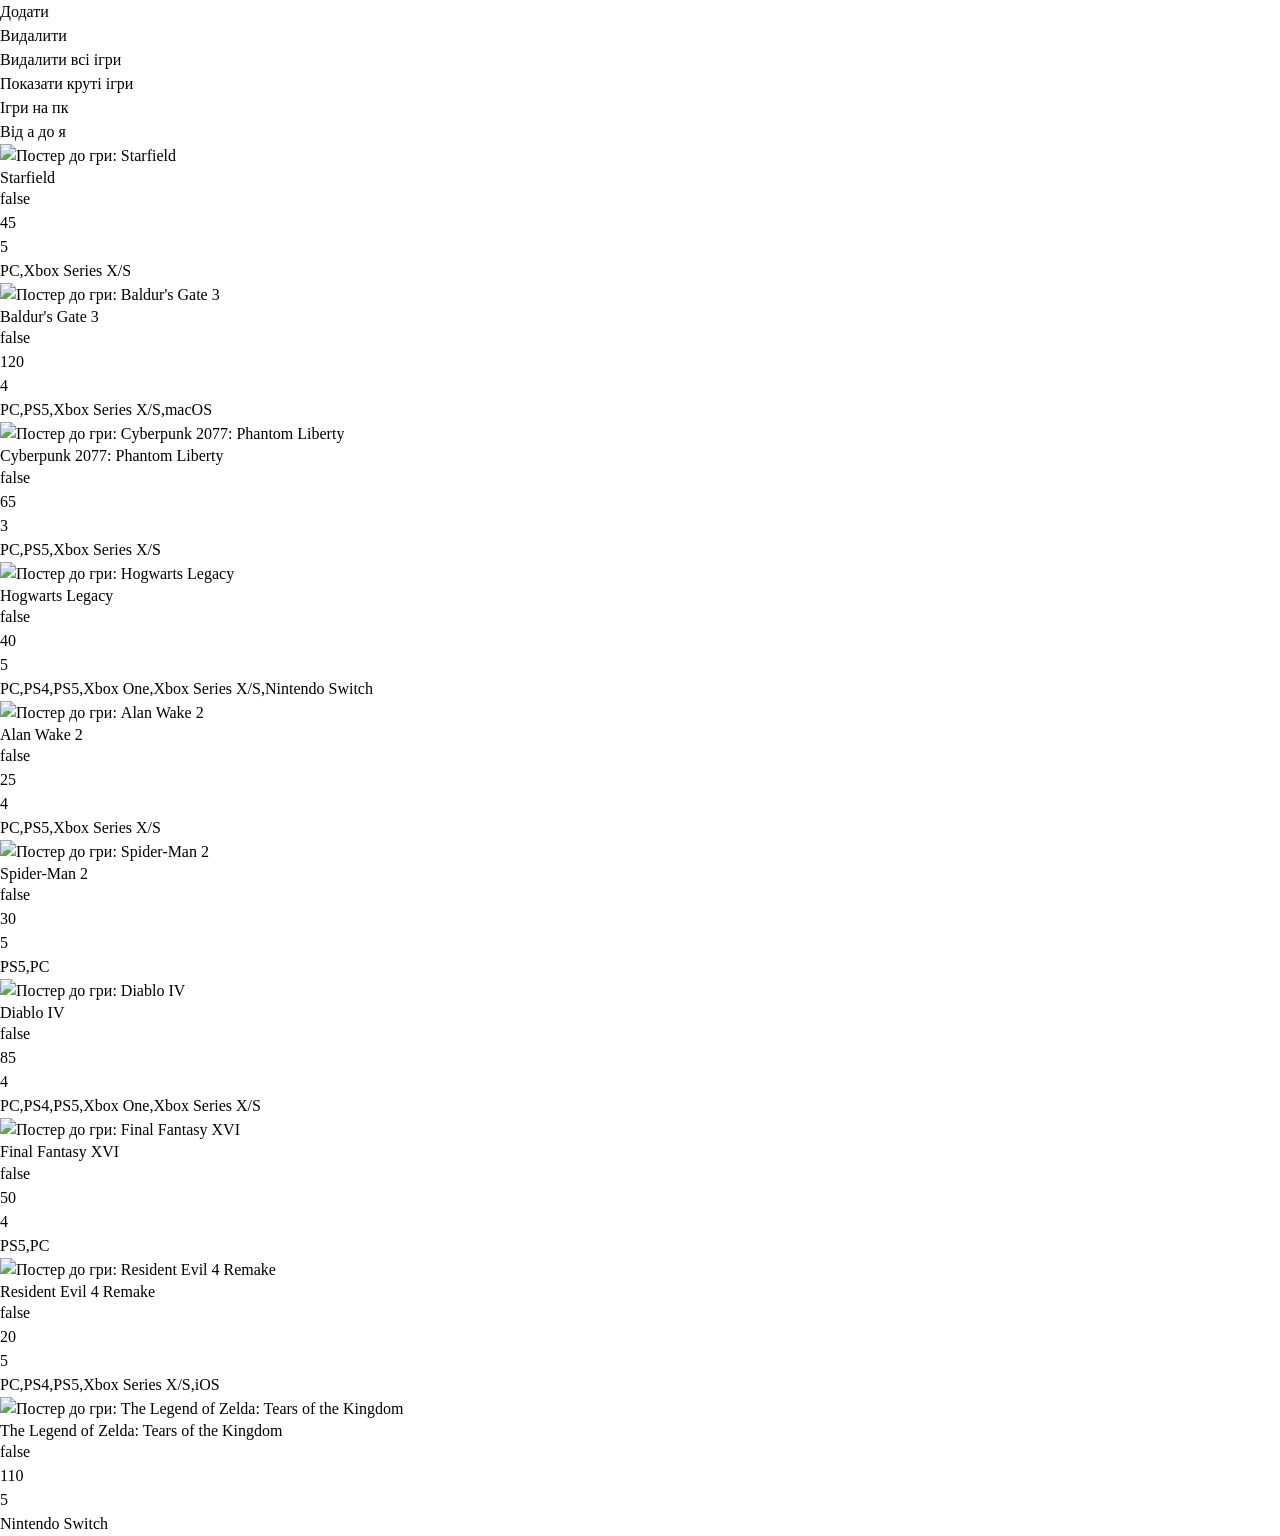
==== commit 5ef121cb: "Add delete game functionality and corresponding button" ====
--- a/index.html
+++ b/index.html
@@ -1,1240 +1,52 @@
 <!doctype html>
-<html lang="en" class="dark">
-
-<head>
-  <meta charset="UTF-8" />
-  <meta name="viewport" content="width=device-width, initial-scale=1.0" />
-  <title>Nexora</title>
-  <link rel="icon" type="image/png" href="./src/img/gemini.svg">
-  <link rel="preconnect" href="https://fonts.googleapis.com">
-  <link rel="preconnect" href="https://fonts.gstatic.com" crossorigin>
-  <link href="https://fonts.googleapis.com/css2?family=Inter:wght@400;500;600;700;800&display=swap" rel="stylesheet">
-  <link rel="stylesheet" href="./src/css/reset.css" />
-  <link rel="stylesheet" href="./src/css/main.css" />
-  <style>
-    /* Базовые цвета тем, если они не прописаны в main.css */
-    html[data-theme="crimson"] {
-      --accent-primary: #e11d48;
-      --accent-cyan: #f43f5e;
-    }
-
-    html[data-theme="emerald"] {
-      --accent-primary: #10b981;
-      --accent-cyan: #06b6d4;
-    }
-
-    html[data-theme="gold"] {
-      --accent-primary: #eab308;
-      --accent-cyan: #f59e0b;
-    }
-
-    html[data-theme="pink"] {
-      --accent-primary: #ec4899;
-      --accent-cyan: #f472b6;
-    }
-
-    html[data-theme="ocean"] {
-      --accent-primary: #0ea5e9;
-      --accent-cyan: #2563eb;
-    }
-
-    html[data-theme="midnight"] {
-      --accent-primary: #8b5cf6;
-      --accent-cyan: #6366f1;
-    }
-
-    html[data-theme="matrix"] {
-      --accent-primary: #22c55e;
-      --accent-cyan: #10b981;
-    }
-  </style>
-</head>
-
-<body>
-  <div id="dynamic-bg-layer"></div>
-  <aside class="left-sidebar">
-    <div class="sidebar-top">
-      <div class="brand">
-        <div class="brand-logo"><img src="./src/img/gemini.svg" alt="logo"></div>
-        <div class="brand-text">
-          <span class="brand-title">NEXORA</span>
-          <span class="brand-subtitle">Gaming Platform</span>
-        </div>
+<html lang="en">
+  <head>
+    <meta charset="UTF-8" />
+    <meta name="viewport" content="width=device-width, initial-scale=1.0" />
+    <title>Nexora</title>
+    <link rel="stylesheet" href="./src/css/reset.css" />
+  </head>
+  <body>
+    <header></header>
+    <main>
+      <div class="controls">
+        <ul class="controls-list">
+          <li class="controls-item">
+            <button class="constrols-btn" data-controls="add">Додати</button>
+          </li>
+          <li class="controls-item">
+            <button class="constrols-btn" data-controls="delete">
+              Видалити
+            </button>
+          </li>
+          <li class="controls-item">
+            <button class="constrols-btn" data-controls="reset">
+              Видалити всі ігри
+            </button>
+          </li>
+          <li class="controls-item">
+            <button class="constrols-btn" data-controls="good-game">
+              Показати круті ігри
+            </button>
+          </li>
+          <li class="controls-item">
+            <button class="constrols-btn" data-controls="pc-game">
+              Ігри на пк
+            </button>
+          </li>
+        </ul>
+        <ul class="sort-list" data-sort>
+          <li class="sort-item">
+            <button class="sort-btn" data-sort-type="name-arc">
+              Від а до я
+            </button>
+          </li>
+        </ul>
       </div>
-
-      <nav class="nav-menu">
-        <a href="./index.html">
-          <button type="button" class="nav-item active">
-            <img class="nav-icon" src="./src/img/home.svg" alt="Home">
-            <span>Главная</span>
-          </button>
-        </a>
-
-
-        <a href="./biblia.html">
-          <button type="button" class="nav-item">
-            <img class="nav-icon" src="./src/img/gamepad.svg" alt="Library">
-            <span>Библиотека</span>
-          </button>
-        </a>
-
-        <button type="button" class="nav-item">
-          <img class="nav-icon" src="./src/img/cloud.svg" alt="Облачный гейминг">
-          <span data-i18n="nav_cloud">Облачный гейминг</span>
-        </button>
-
-        <button type="button" class="nav-item">
-          <img class="nav-icon" src="./src/img/download.svg" alt="Загрузки">
-          <span data-i18n="nav_downloads">Загрузки</span>
-        </button>
-
-        <button type="button" class="nav-item">
-          <img class="nav-icon" src="./src/img/font-users.svg" alt="Сообщество">
-          <span data-i18n="nav_community">Сообщество</span>
-        </button>
-
-        <button type="button" class="nav-item">
-          <img class="nav-icon" src="./src/img/comment.svg" alt="Чат">
-          <span data-i18n="nav_chat">Чат</span>
-        </button>
-      </nav>
-    </div>
-
-    <div class="sidebar-bottom">
-      <div class="settings-menu">
-        <!-- Выпадающее меню языка -->
-        <div class="lang-dropdown-wrapper">
-          <button type="button" class="setting-item lang-dropdown-btn" id="lang-dropdown-btn">
-            <svg class="globe-icon" viewBox="0 0 24 24" fill="none" stroke="currentColor" stroke-width="2">
-              <circle cx="12" cy="12" r="10"></circle>
-              <path
-                d="M2 12h20M12 2a15.3 15.3 0 0 1 4 10 15.3 15.3 0 0 1-4 10 15.3 15.3 0 0 1-4-10 15.3 15.3 0 0 1 4-10z">
-              </path>
-            </svg>
-            <span><span class="lang-code-text" id="current-lang-code">RU</span> <span id="current-lang-name"
-                data-i18n="lang_name">Русский</span></span>
-          </button>
-
-          <div class="lang-dropdown-menu" id="lang-dropdown-menu">
-            <button type="button" class="lang-option" data-lang="en">
-              <span class="lang-code">GB</span>
-              <span class="lang-title">English</span>
-              <svg class="check-icon" viewBox="0 0 24 24" fill="none" stroke="currentColor" stroke-width="2.5">
-                <polyline points="20 6 9 17 4 12"></polyline>
-              </svg>
-            </button>
-
-            <button type="button" class="lang-option" data-lang="ua">
-              <span class="lang-code">UA</span>
-              <span class="lang-title">Українська</span>
-              <svg class="check-icon" viewBox="0 0 24 24" fill="none" stroke="currentColor" stroke-width="2.5">
-                <polyline points="20 6 9 17 4 12"></polyline>
-              </svg>
-            </button>
-
-            <button type="button" class="lang-option active" data-lang="ru">
-              <span class="lang-code">RU</span>
-              <span class="lang-title">Русский</span>
-              <svg class="check-icon" viewBox="0 0 24 24" fill="none" stroke="currentColor" stroke-width="2.5">
-                <polyline points="20 6 9 17 4 12"></polyline>
-              </svg>
-            </button>
-          </div>
-        </div>
-
-        <a href="#" class="setting-item">
-          <span data-i18n="notifications">Уведомления</span>
-          <span class="badge badge-purple">99+</span>
-        </a>
-        <a href="#" class="setting-item" id="appearance-btn">
-          <span data-i18n="appearance">Внешний вид</span>
-        </a>
-        <a href="#" class="setting-item">
-          <span data-i18n="settings">Настройки</span>
-        </a>
-      </div>
-
-      <a href="./profil.html" class="user-profile-link">
-        <div class="user-profile">
-          <div class="user-avatar-container">
-            <div class="user-avatar">VS</div>
-          </div>
-          <div class="user-info">
-            <span class="user-name">VideoSlayer</span>
-            <span class="user-status status-online"><span class="status-dot"></span> <span
-                data-i18n="status_online">Онлайн</span></span>
-          </div>
-          <div class="user-arrow">›</div>
-        </div>
-      </a>
-    </div>
-  </aside>
-
-  <main class="main-wrapper">
-    <header class="main-header">
-      <h1 class="page-title" data-i18n="main_title">ГЛАВНАЯ</h1>
-      <div class="search-box">
-        <svg class="search-icon" viewBox="0 0 24 24" fill="none" stroke="currentColor" stroke-width="2">
-          <circle cx="11" cy="11" r="8"></circle>
-          <line x1="21" y1="21" x2="16.65" y2="16.65"></line>
-        </svg>
-        <input type="text" placeholder="Поиск..." class="search-input" data-i18n-placeholder="search_placeholder">
-      </div>
-    </header>
-
-    <div class="content-container">
-    </div>
-  </main>
-
-  <aside class="right-sidebar visual-settings">
-    <!-- Шапка панели -->
-    <div class="visual-header">
-      <div class="visual-header-left">
-        <div class="visual-small-logo-wrapper">
-          <img src="./src/img/layers.svg" alt="Визуал" class="visual-small-logo">
-        </div>
-        <h3 class="visual-title">Визуал</h3>
-      </div>
-      <button type="button" class="close-btn" id="closeVisualBtn">&times;</button>
-    </div>
-
-    <!-- Навигация: Иконки + Подписи -->
-    <div class="visual-tabs">
-      <button type="button" class="tab-item" data-tab="themes">
-        <img src="./src/img/triangle.svg" alt="Themes" class="tab-icon">
-        <span>Темы</span>
-      </button>
-      <button type="button" class="tab-item" data-tab="colors">
-        <img src="./src/img/layers.svg" alt="Colors" class="tab-icon">
-        <span>Цвета</span>
-      </button>
-      <button type="button" class="tab-item active" data-tab="layout">
-        <img src="./src/img/grid.svg" alt="Layout" class="tab-icon">
-        <span>Лейаут</span>
-      </button>
-      <button type="button" class="tab-item" data-tab="effects">
-        <img src="./src/img/bolt.svg" alt="Effects" class="tab-icon">
-        <span>Эффекты</span>
-      </button>
-    </div>
-
-    <!-- Содержимое вкладки: Темы -->
-    <div class="visual-content tab-pane" id="tab-themes" style="display: none;">
-      <div class="section-title">ГОТОВЫЕ ТЕМЫ</div>
-
-      <div class="themes-list">
-        <button type="button" class="theme-card active" data-theme="nexora">
-          <div class="theme-name">
-            <span class="theme-icon">💜</span>
-            <span>NEXORA</span>
-          </div>
-          <div class="theme-preview-elements">
-            <span class="theme-dot" style="background-color: var(--accent-primary);"></span>
-            <span class="theme-dot" style="background-color: var(--accent-cyan);"></span>
-            <span class="theme-check">✓</span>
-          </div>
-        </button>
-
-        <button type="button" class="theme-card" data-theme="crimson">
-          <div class="theme-name">
-            <span class="theme-icon circle" style="background-color: #e11d48;"></span>
-            <span>CRIMSON</span>
-          </div>
-          <div class="theme-preview-elements">
-            <span class="theme-dot" style="background-color: #e11d48;"></span>
-            <span class="theme-dot" style="background-color: #f43f5e;"></span>
-            <span class="theme-check">✓</span>
-          </div>
-        </button>
-
-        <button type="button" class="theme-card" data-theme="emerald">
-          <div class="theme-name">
-            <span class="theme-icon">💚</span>
-            <span>EMERALD</span>
-          </div>
-          <div class="theme-preview-elements">
-            <span class="theme-dot" style="background-color: #10b981;"></span>
-            <span class="theme-dot" style="background-color: #06b6d4;"></span>
-            <span class="theme-check">✓</span>
-          </div>
-        </button>
-
-        <button type="button" class="theme-card" data-theme="gold">
-          <div class="theme-name">
-            <span class="theme-icon circle" style="background-color: #eab308;"></span>
-            <span>GOLD</span>
-          </div>
-          <div class="theme-preview-elements">
-            <span class="theme-dot" style="background-color: #eab308;"></span>
-            <span class="theme-dot" style="background-color: #f59e0b;"></span>
-            <span class="theme-check">✓</span>
-          </div>
-        </button>
-
-        <button type="button" class="theme-card" data-theme="pink">
-          <div class="theme-name">
-            <span class="theme-icon">🌸</span>
-            <span>PINK</span>
-          </div>
-          <div class="theme-preview-elements">
-            <span class="theme-dot" style="background-color: #ec4899;"></span>
-            <span class="theme-dot" style="background-color: #f472b6;"></span>
-            <span class="theme-check">✓</span>
-          </div>
-        </button>
-
-        <button type="button" class="theme-card" data-theme="ocean">
-          <div class="theme-name">
-            <span class="theme-icon">🌊</span>
-            <span>OCEAN</span>
-          </div>
-          <div class="theme-preview-elements">
-            <span class="theme-dot" style="background-color: #0ea5e9;"></span>
-            <span class="theme-dot" style="background-color: #2563eb;"></span>
-            <span class="theme-check">✓</span>
-          </div>
-        </button>
-
-        <button type="button" class="theme-card" data-theme="midnight">
-          <div class="theme-name">
-            <span class="theme-icon">🔮</span>
-            <span>MIDNIGHT</span>
-          </div>
-          <div class="theme-preview-elements">
-            <span class="theme-dot" style="background-color: #8b5cf6;"></span>
-            <span class="theme-dot" style="background-color: #6366f1;"></span>
-            <span class="theme-check">✓</span>
-          </div>
-        </button>
-
-        <button type="button" class="theme-card" data-theme="matrix">
-          <div class="theme-name">
-            <span class="theme-icon circle" style="background-color: #22c55e;"></span>
-            <span>MATRIX</span>
-          </div>
-          <div class="theme-preview-elements">
-            <span class="theme-dot" style="background-color: #22c55e;"></span>
-            <span class="theme-dot" style="background-color: #10b981;"></span>
-            <span class="theme-check">✓</span>
-          </div>
-        </button>
-      </div>
-    </div>
-
-    <!-- Содержимое вкладки: Цвета (с выбором шрифта) -->
-    <div class="visual-content tab-pane" id="tab-colors" style="display: none;">
-      <div class="section-title">КАСТОМНЫЕ ЦВЕТА</div>
-      <div style="display: flex; flex-direction: column; gap: 12px; margin-bottom: 24px;">
-        <div style="display: flex; align-items: center; justify-content: space-between; font-size: 13px;">
-          <span style="color: var(--text-main, #ccc);">Акцент (Primary)</span>
-          <div style="display: flex; align-items: center; gap: 8px;">
-            <input type="color" id="colorPrimary" value="#8b5cf6"
-              style="width: 28px; height: 28px; border: none; background: none; cursor: pointer; border-radius: 4px;">
-            <span
-              style="background: rgba(255,255,255,0.05); padding: 4px 8px; border-radius: 4px; font-family: monospace; font-size: 12px;"
-              id="colorPrimaryText">#8b5cf6</span>
-          </div>
-        </div>
-
-        <div style="display: flex; align-items: center; justify-content: space-between; font-size: 13px;">
-          <span style="color: var(--text-main, #ccc);">Акцент 2 (Cyan)</span>
-          <div style="display: flex; align-items: center; gap: 8px;">
-            <input type="color" id="colorCyan" value="#06b6d4"
-              style="width: 28px; height: 28px; border: none; background: none; cursor: pointer; border-radius: 4px;">
-            <span
-              style="background: rgba(255,255,255,0.05); padding: 4px 8px; border-radius: 4px; font-family: monospace; font-size: 12px;"
-              id="colorCyanText">#06b6d4</span>
-          </div>
-        </div>
-
-        <div style="display: flex; align-items: center; justify-content: space-between; font-size: 13px;">
-          <span style="color: var(--text-main, #ccc);">Фон страницы</span>
-          <div style="display: flex; align-items: center; gap: 8px;">
-            <input type="color" id="colorBg" value="#0a0b10"
-              style="width: 28px; height: 28px; border: none; background: none; cursor: pointer; border-radius: 4px;">
-            <span
-              style="background: rgba(255,255,255,0.05); padding: 4px 8px; border-radius: 4px; font-family: monospace; font-size: 12px;"
-              id="colorBgText">#0a0b10</span>
-          </div>
-        </div>
-
-        <div style="display: flex; align-items: center; justify-content: space-between; font-size: 13px;">
-          <span style="color: var(--text-main, #ccc);">Поверхность / Сайдбар</span>
-          <div style="display: flex; align-items: center; gap: 8px;">
-            <input type="color" id="colorSurface" value="#0e0f16"
-              style="width: 28px; height: 28px; border: none; background: none; cursor: pointer; border-radius: 4px;">
-            <span
-              style="background: rgba(255,255,255,0.05); padding: 4px 8px; border-radius: 4px; font-family: monospace; font-size: 12px;"
-              id="colorSurfaceText">#0e0f16</span>
-          </div>
-        </div>
-
-        <div style="display: flex; align-items: center; justify-content: space-between; font-size: 13px;">
-          <span style="color: var(--text-main, #ccc);">Карточки</span>
-          <div style="display: flex; align-items: center; gap: 8px;">
-            <input type="color" id="colorCards" value="#131420"
-              style="width: 28px; height: 28px; border: none; background: none; cursor: pointer; border-radius: 4px;">
-            <span
-              style="background: rgba(255,255,255,0.05); padding: 4px 8px; border-radius: 4px; font-family: monospace; font-size: 12px;"
-              id="colorCardsText">#131420</span>
-          </div>
-        </div>
-      </div>
-
-      <div class="section-title">ВЫБОР ШРИФТА</div>
-      <div style="display: flex; flex-direction: column; gap: 8px;" id="fontSelectorList">
-        <button type="button" class="font-card active" data-font="'Inter', sans-serif">
-          <span style="font-family: 'Inter', sans-serif;">Inter (Стандартный)</span>
-        </button>
-        <button type="button" class="font-card" data-font="'Roboto', sans-serif">
-          <span style="font-family: 'Roboto', sans-serif;">Roboto</span>
-        </button>
-        <button type="button" class="font-card" data-font="'Montserrat', sans-serif">
-          <span style="font-family: 'Montserrat', sans-serif;">Montserrat</span>
-        </button>
-        <button type="button" class="font-card" data-font="'Courier New', monospace">
-          <span style="font-family: 'Courier New', monospace;">Courier New (Моноширинный)</span>
-        </button>
-      </div>
-    </div>
-
-    <!-- Содержимое вкладки: Лейаут -->
-    <div class="visual-content tab-pane active" id="tab-layout">
-      <div class="section-title">ФОНОВЫЙ ПАТТЕРН</div>
-      <div class="patterns-grid" id="patternsGrid">
-        <button type="button" class="pattern-card active" data-pattern="none">
-          <span>Нет</span>
-        </button>
-        <button type="button" class="pattern-card" data-pattern="grid">
-          <span>Сетка</span>
-        </button>
-        <button type="button" class="pattern-card" data-pattern="dots">
-          <span>Точки</span>
-        </button>
-        <button type="button" class="pattern-card" data-pattern="diagonal">
-          <span>Диагональ</span>
-        </button>
-        <button type="button" class="pattern-card" data-pattern="noise">
-          <span>Шум</span>
-        </button>
-      </div>
-
-      <div style="display: flex; justify-content: space-between; align-items: center; margin-bottom: 8px;">
-        <span class="section-title" style="margin-bottom: 0;">Радиус углов</span>
-        <span id="radiusValueText"
-          style="color: var(--accent-primary, #8b5cf6); font-weight: 600; font-size: 13px;">8px</span>
-      </div>
-      <input type="range" id="radiusRange" min="0" max="24" value="8"
-        style="width: 100%; accent-color: var(--accent-primary, #8b5cf6); cursor: pointer; margin-bottom: 24px;">
-    </div>
-
-    <!-- Содержимое вкладки: Эффекты -->
-    <div class="visual-content tab-pane" id="tab-effects" style="display: none;">
-      <div class="section-title">АНИМАЦИЯ ФОНА</div>
-      <div class="effects-grid" id="effectsGrid">
-        <button type="button" class="effect-card active" data-effect="none">
-          <span>Нет</span>
-          <span class="effect-sub">—</span>
-        </button>
-        <button type="button" class="effect-card" data-effect="sakura">
-          <span>Сакура</span>
-          <span class="effect-sub">Лепестки · PINK</span>
-        </button>
-        <button type="button" class="effect-card" data-effect="sparks">
-          <span>Искры</span>
-          <span class="effect-sub">Огонь · CRIMSON</span>
-        </button>
-        <button type="button" class="effect-card" data-effect="matrix">
-          <span>Матрица</span>
-          <span class="effect-sub">Код · MATRIX</span>
-        </button>
-        <button type="button" class="effect-card" data-effect="bubbles">
-          <span>Пузыри</span>
-          <span class="effect-sub">Вода · OCEAN</span>
-        </button>
-        <button type="button" class="effect-card" data-effect="meteors">
-          <span>Метеоры</span>
-          <span class="effect-sub">Звёзды · MIDNIGHT</span>
-        </button>
-        <button type="button" class="effect-card" data-effect="fireflies">
-          <span>Светлячки</span>
-          <span class="effect-sub">Природа · EMERALD</span>
-        </button>
-        <button type="button" class="effect-card" data-effect="particles">
-          <span>Частицы</span>
-          <span class="effect-sub">Геометрия · NEXORA</span>
-        </button>
-        <button type="button" class="effect-card" data-effect="glitter">
-          <span>Блёстки</span>
-          <span class="effect-sub">Золото · GOLD</span>
-        </button>
-      </div>
-
-      <div style="display: flex; justify-content: space-between; align-items: center; margin-bottom: 8px;">
-        <span class="section-title" style="margin-bottom: 0;">Интенсивность свечения</span>
-        <span id="glowValueText"
-          style="color: var(--accent-primary, #8b5cf6); font-weight: 600; font-size: 13px;">20%</span>
-      </div>
-      <input type="range" id="glowRange" min="0" max="100" value="20"
-        style="width: 100%; accent-color: var(--accent-primary, #8b5cf6); cursor: pointer; margin-bottom: 24px;">
-
-      <div class="preview-box">
-        <div class="preview-title">Предпросмотр кнопки</div>
-        <button type="button" class="preview-btn-demo">ПРИМЕНИТЬ СТИЛЬ</button>
-      </div>
-
-      <div class="preview-box">
-        <div class="preview-title">Предпросмотр карточки</div>
-        <div class="preview-card-demo">
-          <div class="preview-card-icon">
-            <img src="./src/img/gamepad.svg" alt="icon"
-              style="width: 20px; height: 20px; filter: brightness(0) invert(1);">
-          </div>
-          <div>
-            <div style="font-weight: 600; font-size: 14px; color: #fff;">Игра</div>
-            <div style="font-size: 12px; color: var(--accent-cyan, #06b6d4);">Action RPG</div>
-          </div>
-        </div>
-      </div>
-    </div>
-
-    <!-- Подвал с кнопкой сброса -->
-    <div class="visual-footer">
-      <button type="button" class="reset-btn">
-        <img src="./src/img/rotate.svg" alt="Reset" class="reset-icon">
-        <span>Сбросить к NEXORA</span>
-      </button>
-    </div>
-  </aside>
-
-  <script>
-    document.addEventListener('DOMContentLoaded', () => {
-      // 1. Управление открытием/закрытием панели «Визуал»
-      const visualSidebar = document.querySelector('.visual-settings');
-      const closeBtn = document.getElementById('closeVisualBtn');
-      const appearanceBtn = document.getElementById('appearance-btn');
-
-      if (appearanceBtn && visualSidebar) {
-        appearanceBtn.addEventListener('click', (e) => {
-          e.preventDefault();
-          visualSidebar.classList.add('open');
-        });
-      }
-
-      if (closeBtn && visualSidebar) {
-        closeBtn.addEventListener('click', () => {
-          visualSidebar.classList.remove('open');
-        });
-      }
-
-      // 2. Переключение вкладок в панели «Визуал»
-      const tabItems = document.querySelectorAll('.visual-tabs .tab-item');
-      const tabPanes = document.querySelectorAll('.visual-content.tab-pane');
-
-      tabItems.forEach((tab) => {
-        tab.addEventListener('click', () => {
-          tabItems.forEach(t => t.classList.remove('active'));
-          tab.classList.add('active');
-
-          const tabName = tab.getAttribute('data-tab');
-          tabPanes.forEach(pane => {
-            if (pane.id === `tab-${tabName}`) {
-              pane.style.display = 'block';
-              pane.classList.add('active');
-            } else {
-              pane.style.display = 'none';
-              pane.classList.remove('active');
-            }
-          });
-        });
-      });
-
-      // 3. Темы и кастомные цвета
-      const themeCards = document.querySelectorAll('.themes-list .theme-card');
-      const htmlElement = document.documentElement;
-      const resetBtn = document.querySelector('.reset-btn');
-
-      const colorInputs = [
-        { input: document.getElementById('colorPrimary'), text: document.getElementById('colorPrimaryText'), cssVar: '--accent-primary', storageKey: 'nexora-c-primary' },
-        { input: document.getElementById('colorCyan'), text: document.getElementById('colorCyanText'), cssVar: '--accent-cyan', storageKey: 'nexora-c-cyan' },
-        { input: document.getElementById('colorBg'), text: document.getElementById('colorBgText'), cssVar: '--bg-main', storageKey: 'nexora-c-bg' },
-        { input: document.getElementById('colorSurface'), text: document.getElementById('colorSurfaceText'), cssVar: '--bg-surface', storageKey: 'nexora-c-surface' },
-        { input: document.getElementById('colorCards'), text: document.getElementById('colorCardsText'), cssVar: '--bg-cards', storageKey: 'nexora-c-cards' }
-      ];
-
-      const applyTheme = (themeName) => {
-        if (themeName === 'nexora') {
-          htmlElement.removeAttribute('data-theme');
-        } else {
-          htmlElement.setAttribute('data-theme', themeName);
-        }
-
-        themeCards.forEach(card => {
-          if (card.getAttribute('data-theme') === themeName) {
-            card.classList.add('active');
-          } else {
-            card.classList.remove('active');
-          }
-        });
-      };
-
-      const savedTheme = localStorage.getItem('nexora-theme');
-      if (savedTheme) applyTheme(savedTheme);
-
-      colorInputs.forEach(item => {
-        if (!item.input) return;
-        const savedVal = localStorage.getItem(item.storageKey);
-        if (savedVal) {
-          item.input.value = savedVal;
-          if (item.text) item.text.textContent = savedVal;
-          document.documentElement.style.setProperty(item.cssVar, savedVal);
-        }
-
-        item.input.addEventListener('input', (e) => {
-          const val = e.target.value;
-          if (item.text) item.text.textContent = val;
-          document.documentElement.style.setProperty(item.cssVar, val);
-          localStorage.setItem(item.storageKey, val);
-        });
-      });
-
-      themeCards.forEach(card => {
-        card.addEventListener('click', () => {
-          const themeName = card.getAttribute('data-theme');
-          if (!themeName) return;
-          applyTheme(themeName);
-          localStorage.setItem('nexora-theme', themeName);
-        });
-      });
-
-      // 4. Шрифты
-      const fontButtons = document.querySelectorAll('#fontSelectorList .font-card');
-      const savedFont = localStorage.getItem('nexora-font');
-
-      if (savedFont) {
-        document.documentElement.style.setProperty('--font-family', savedFont);
-        fontButtons.forEach(btn => {
-          if (btn.getAttribute('data-font') === savedFont) {
-            btn.classList.add('active');
-          } else {
-            btn.classList.remove('active');
-          }
-        });
-      }
-
-      fontButtons.forEach(btn => {
-        btn.addEventListener('click', () => {
-          fontButtons.forEach(b => b.classList.remove('active'));
-          const fontVal = btn.getAttribute('data-font');
-          document.documentElement.style.setProperty('--font-family', fontVal);
-          localStorage.setItem('nexora-font', fontVal);
-          btn.classList.add('active');
-        });
-      });
-
-      // 5. Лейаут (Паттерны и Радиус)
-      const patternCards = document.querySelectorAll('.pattern-card');
-      const radiusRange = document.getElementById('radiusRange');
-      const radiusValueText = document.getElementById('radiusValueText');
-      const bgLayer = document.getElementById('dynamic-bg-layer');
-
-      const applyPattern = (patternName) => {
-        if (bgLayer) {
-          bgLayer.className = '';
-          bgLayer.classList.add(`bg-pattern-${patternName}`);
-        }
-        patternCards.forEach(c => {
-          if (c.getAttribute('data-pattern') === patternName) c.classList.add('active');
-          else c.classList.remove('active');
-        });
-      };
-
-      const savedPattern = localStorage.getItem('nexora-pattern') || 'none';
-      applyPattern(savedPattern);
-
-      patternCards.forEach(card => {
-        card.addEventListener('click', () => {
-          const patternName = card.getAttribute('data-pattern');
-          applyPattern(patternName);
-          localStorage.setItem('nexora-pattern', patternName);
-        });
-      });
-
-      if (radiusRange) {
-        const savedRadius = localStorage.getItem('nexora-radius') || '8';
-        radiusRange.value = savedRadius;
-        if (radiusValueText) radiusValueText.textContent = savedRadius + 'px';
-        document.documentElement.style.setProperty('--ui-radius', savedRadius + 'px');
-
-        radiusRange.addEventListener('input', (e) => {
-          const val = e.target.value;
-          if (radiusValueText) radiusValueText.textContent = val + 'px';
-          document.documentElement.style.setProperty('--ui-radius', val + 'px');
-          localStorage.setItem('nexora-radius', val);
-        });
-      }
-
-      // 6. Эффекты (Анимация фона и Свечение)
-      const effectCards = document.querySelectorAll('.effect-card');
-      const glowRange = document.getElementById('glowRange');
-      const glowValueText = document.getElementById('glowValueText');
-      let fxLayer = document.getElementById('dynamic-fx-layer');
-
-      if (!fxLayer) {
-        fxLayer = document.createElement('div');
-        fxLayer.id = 'dynamic-fx-layer';
-        document.body.insertBefore(fxLayer, document.body.firstChild);
-      }
-
-      const createParticles = (type) => {
-        if (!fxLayer) return;
-        fxLayer.innerHTML = '';
-        if (type === 'none') return;
-
-        const particleCount = 40;
-        for (let i = 0; i < particleCount; i++) {
-          const p = document.createElement('div');
-          p.className = `fx-particle particle-${type}`;
-
-          p.style.left = `${Math.random() * 100}vw`;
-          p.style.top = `-50px`;
-
-          const duration = Math.random() * 3 + 2;
-          const delay = Math.random() * 4;
-          const size = Math.random() * 8 + 6;
-
-          p.style.animationDuration = `${duration}s`;
-          p.style.animationDelay = `${delay}s`;
-
-          if (type === 'matrix') {
-            const chars = '01ABCXYZアイウエオ';
-            p.textContent = chars[Math.floor(Math.random() * chars.length)];
-            p.style.fontSize = `${size + 6}px`;
-          } else {
-            p.style.width = `${size}px`;
-            p.style.height = `${type === 'meteors' ? size * 5 : size}px`;
-          }
-
-          fxLayer.appendChild(p);
-        }
-      };
-
-      const applyEffect = (effectName) => {
-        effectCards.forEach(c => {
-          if (c.getAttribute('data-effect') === effectName) c.classList.add('active');
-          else c.classList.remove('active');
-        });
-        createParticles(effectName);
-      };
-
-      const savedEffect = localStorage.getItem('nexora-effect') || 'none';
-      applyEffect(savedEffect);
-
-      effectCards.forEach(card => {
-        card.addEventListener('click', () => {
-          const effectName = card.getAttribute('data-effect');
-          applyEffect(effectName);
-          localStorage.setItem('nexora-effect', effectName);
-        });
-      });
-
-      if (glowRange) {
-        const savedGlow = localStorage.getItem('nexora-glow') || '20';
-        glowRange.value = savedGlow;
-        if (glowValueText) glowValueText.textContent = savedGlow + '%';
-        document.documentElement.style.setProperty('--glow-intensity', savedGlow / 100);
-
-        glowRange.addEventListener('input', (e) => {
-          const val = e.target.value;
-          if (glowValueText) glowValueText.textContent = val + '%';
-          document.documentElement.style.setProperty('--glow-intensity', val / 100);
-          localStorage.setItem('nexora-glow', val);
-        });
-      }
-
-      // Сброс настроек
-      if (resetBtn) {
-        resetBtn.addEventListener('click', () => {
-          localStorage.clear();
-          location.reload();
-        });
-      }
-    });
-  </script>
-  
-<script>
-  document.addEventListener('DOMContentLoaded', () => {
-  // 1. Управление панелью «Визуал»
-  const visualSidebar = document.querySelector('.visual-settings');
-  const closeBtn = document.getElementById('closeVisualBtn');
-  const appearanceBtn = document.getElementById('appearance-btn');
-
-  if (appearanceBtn && visualSidebar) {
-    appearanceBtn.addEventListener('click', (e) => {
-      e.preventDefault();
-      visualSidebar.classList.add('open');
-    });
-  }
-
-  if (closeBtn && visualSidebar) {
-    closeBtn.addEventListener('click', () => visualSidebar.classList.remove('open'));
-  }
-
-  // 2. Переключение вкладок
-  const tabItems = document.querySelectorAll('.visual-tabs .tab-item');
-  const tabPanes = document.querySelectorAll('.visual-content.tab-pane');
-
-  tabItems.forEach((tab) => {
-    tab.addEventListener('click', () => {
-      tabItems.forEach(t => t.classList.remove('active'));
-      tab.classList.add('active');
-
-      const tabName = tab.getAttribute('data-tab');
-      tabPanes.forEach(pane => {
-        if (pane.id === `tab-${tabName}`) {
-          pane.style.display = 'block';
-          pane.classList.add('active');
-        } else {
-          pane.style.display = 'none';
-          pane.classList.remove('active');
-        }
-      });
-    });
-  });
-
-  // 3. Темы и кастомные цвета
-  const themeCards = document.querySelectorAll('.themes-list .theme-card');
-  const htmlElement = document.documentElement;
-
-  const applyTheme = (themeName) => {
-    if (themeName === 'nexora') {
-      htmlElement.removeAttribute('data-theme');
-    } else {
-      htmlElement.setAttribute('data-theme', themeName);
-    }
-    themeCards.forEach(card => {
-      card.classList.toggle('active', card.getAttribute('data-theme') === themeName);
-    });
-  };
-
-  const savedTheme = localStorage.getItem('nexora-theme');
-  if (savedTheme) applyTheme(savedTheme);
-
-  themeCards.forEach(card => {
-    card.addEventListener('click', () => {
-      const themeName = card.getAttribute('data-theme');
-      if (!themeName) return;
-      applyTheme(themeName);
-      localStorage.setItem('nexora-theme', themeName);
-    });
-  });
-
-  // Кастомные инпуты цветов
-  const colorInputs = [
-    { input: document.getElementById('colorPrimary'), text: document.getElementById('colorPrimaryText'), cssVar: '--accent-primary', key: 'nexora-c-primary' },
-    { input: document.getElementById('colorCyan'), text: document.getElementById('colorCyanText'), cssVar: '--accent-cyan', key: 'nexora-c-cyan' },
-    { input: document.getElementById('colorBg'), text: document.getElementById('colorBgText'), cssVar: '--bg-main', key: 'nexora-c-bg' },
-    { input: document.getElementById('colorSurface'), text: document.getElementById('colorSurfaceText'), cssVar: '--bg-surface', key: 'nexora-c-surface' },
-    { input: document.getElementById('colorCards'), text: document.getElementById('colorCardsText'), cssVar: '--bg-cards', key: 'nexora-c-cards' }
-  ];
-
-  colorInputs.forEach(item => {
-    if (!item.input) return;
-    const savedVal = localStorage.getItem(item.key);
-    if (savedVal) {
-      item.input.value = savedVal;
-      if (item.text) item.text.textContent = savedVal;
-      htmlElement.style.setProperty(item.cssVar, savedVal);
-    }
-
-    item.input.addEventListener('input', (e) => {
-      const val = e.target.value;
-      if (item.text) item.text.textContent = val;
-      htmlElement.style.setProperty(item.cssVar, val);
-      localStorage.setItem(item.key, val);
-    });
-  });
-
-  // 4. Шрифты
-  const fontButtons = document.querySelectorAll('#fontSelectorList .font-card');
-  const savedFont = localStorage.getItem('nexora-font');
-
-  if (savedFont) {
-    htmlElement.style.setProperty('--font-family', savedFont);
-    fontButtons.forEach(btn => {
-      btn.classList.toggle('active', btn.getAttribute('data-font') === savedFont);
-    });
-  }
-
-  fontButtons.forEach(btn => {
-    btn.addEventListener('click', () => {
-      fontButtons.forEach(b => b.classList.remove('active'));
-      const fontVal = btn.getAttribute('data-font');
-      htmlElement.style.setProperty('--font-family', fontVal);
-      localStorage.setItem('nexora-font', fontVal);
-      btn.classList.add('active');
-    });
-  });
-
-  // 5. Паттерны и Радиус
-  const patternCards = document.querySelectorAll('.pattern-card');
-  const radiusRange = document.getElementById('radiusRange');
-  const radiusValueText = document.getElementById('radiusValueText');
-  const bgLayer = document.getElementById('dynamic-bg-layer');
-
-  const applyPattern = (patternName) => {
-    if (bgLayer) {
-      bgLayer.className = '';
-      if (patternName !== 'none') bgLayer.classList.add(`bg-pattern-${patternName}`);
-    }
-    patternCards.forEach(c => {
-      c.classList.toggle('active', c.getAttribute('data-pattern') === patternName);
-    });
-  };
-
-  const savedPattern = localStorage.getItem('nexora-pattern') || 'none';
-  applyPattern(savedPattern);
-
-  patternCards.forEach(card => {
-    card.addEventListener('click', () => {
-      const patternName = card.getAttribute('data-pattern');
-      applyPattern(patternName);
-      localStorage.setItem('nexora-pattern', patternName);
-    });
-  });
-
-  if (radiusRange) {
-    const savedRadius = localStorage.getItem('nexora-radius') || '8';
-    radiusRange.value = savedRadius;
-    if (radiusValueText) radiusValueText.textContent = savedRadius + 'px';
-    htmlElement.style.setProperty('--ui-radius', savedRadius + 'px');
-
-    radiusRange.addEventListener('input', (e) => {
-      const val = e.target.value;
-      if (radiusValueText) radiusValueText.textContent = val + 'px';
-      htmlElement.style.setProperty('--ui-radius', val + 'px');
-      localStorage.setItem('nexora-radius', val);
-    });
-  }
-
-  // 6. Эффекты и анимация частиц фона
-  const effectCards = document.querySelectorAll('.effect-card');
-  const glowRange = document.getElementById('glowRange');
-  const glowValueText = document.getElementById('glowValueText');
-  let fxLayer = document.getElementById('dynamic-fx-layer');
-
-  if (!fxLayer) {
-    fxLayer = document.createElement('div');
-    fxLayer.id = 'dynamic-fx-layer';
-    document.body.insertBefore(fxLayer, document.body.firstChild);
-  }
-
-  const createParticles = (type) => {
-    fxLayer.innerHTML = '';
-    if (type === 'none') return;
-
-    for (let i = 0; i < 30; i++) {
-      const p = document.createElement('div');
-      p.className = `fx-particle`;
-      p.style.left = `${Math.random() * 100}vw`;
-      p.style.animationDuration = `${Math.random() * 3 + 2}s`;
-      p.style.animationDelay = `${Math.random() * 4}s`;
-      
-      const size = Math.random() * 6 + 4;
-      p.style.width = `${size}px`;
-      p.style.height = `${size}px`;
-      p.style.borderRadius = '50%';
-      
-      fxLayer.appendChild(p);
-    }
-  };
-
-  const applyEffect = (effectName) => {
-    effectCards.forEach(c => {
-      c.classList.toggle('active', c.getAttribute('data-effect') === effectName);
-    });
-    createParticles(effectName);
-  };
-
-  const savedEffect = localStorage.getItem('nexora-effect') || 'none';
-  applyEffect(savedEffect);
-
-  effectCards.forEach(card => {
-    card.addEventListener('click', () => {
-      const effectName = card.getAttribute('data-effect');
-      applyEffect(effectName);
-      localStorage.setItem('nexora-effect', effectName);
-    });
-  });
-
-  if (glowRange) {
-    const savedGlow = localStorage.getItem('nexora-glow') || '20';
-    glowRange.value = savedGlow;
-    if (glowValueText) glowValueText.textContent = savedGlow + '%';
-    htmlElement.style.setProperty('--glow-intensity', savedGlow / 100);
-
-    glowRange.addEventListener('input', (e) => {
-      const val = e.target.value;
-      if (glowValueText) glowValueText.textContent = val + '%';
-      htmlElement.style.setProperty('--glow-intensity', val / 100);
-      localStorage.setItem('nexora-glow', val);
-    });
-  }
-
-  // Кнопка сброса
-  const resetBtn = document.querySelector('.reset-btn');
-  if (resetBtn) {
-    resetBtn.addEventListener('click', () => {
-      localStorage.clear();
-      location.reload();
-    });
-  }
-});
-</script>
-
-<script>
-  document.addEventListener('DOMContentLoaded', () => {
-  // 1. Управление панелью «Визуал»
-  const visualSidebar = document.querySelector('.visual-settings');
-  const closeBtn = document.getElementById('closeVisualBtn');
-  const appearanceBtn = document.getElementById('appearance-btn');
-
-  if (appearanceBtn && visualSidebar) {
-    appearanceBtn.addEventListener('click', (e) => {
-      e.preventDefault();
-      visualSidebar.classList.add('open');
-    });
-  }
-
-  if (closeBtn && visualSidebar) {
-    closeBtn.addEventListener('click', () => visualSidebar.classList.remove('open'));
-  }
-
-  // 2. Переключение вкладок
-  const tabItems = document.querySelectorAll('.visual-tabs .tab-item');
-  const tabPanes = document.querySelectorAll('.visual-content.tab-pane');
-
-  tabItems.forEach((tab) => {
-    tab.addEventListener('click', () => {
-      tabItems.forEach(t => t.classList.remove('active'));
-      tab.classList.add('active');
-
-      const tabName = tab.getAttribute('data-tab');
-      tabPanes.forEach(pane => {
-        if (pane.id === `tab-${tabName}`) {
-          pane.style.display = 'block';
-          pane.classList.add('active');
-        } else {
-          pane.style.display = 'none';
-          pane.classList.remove('active');
-        }
-      });
-    });
-  });
-
-  // 3. Темы и кастомные цвета
-  const themeCards = document.querySelectorAll('.themes-list .theme-card');
-  const htmlElement = document.documentElement;
-
-  const applyTheme = (themeName) => {
-    if (themeName === 'nexora') {
-      htmlElement.removeAttribute('data-theme');
-    } else {
-      htmlElement.setAttribute('data-theme', themeName);
-    }
-    themeCards.forEach(card => {
-      card.classList.toggle('active', card.getAttribute('data-theme') === themeName);
-    });
-  };
-
-  const savedTheme = localStorage.getItem('nexora-theme');
-  if (savedTheme) applyTheme(savedTheme);
-
-  themeCards.forEach(card => {
-    card.addEventListener('click', () => {
-      const themeName = card.getAttribute('data-theme');
-      if (!themeName) return;
-      applyTheme(themeName);
-      localStorage.setItem('nexora-theme', themeName);
-    });
-  });
-
-  const colorInputs = [
-    { input: document.getElementById('colorPrimary'), text: document.getElementById('colorPrimaryText'), cssVar: '--accent-primary', storageKey: 'nexora-c-primary' },
-    { input: document.getElementById('colorCyan'), text: document.getElementById('colorCyanText'), cssVar: '--accent-cyan', storageKey: 'nexora-c-cyan' },
-    { input: document.getElementById('colorBg'), text: document.getElementById('colorBgText'), cssVar: '--bg-main', storageKey: 'nexora-c-bg' },
-    { input: document.getElementById('colorSurface'), text: document.getElementById('colorSurfaceText'), cssVar: '--bg-surface', storageKey: 'nexora-c-surface' },
-    { input: document.getElementById('colorCards'), text: document.getElementById('colorCardsText'), cssVar: '--bg-cards', storageKey: 'nexora-c-cards' }
-  ];
-
-  colorInputs.forEach(item => {
-    if (!item.input) return;
-    const savedVal = localStorage.getItem(item.storageKey);
-    if (savedVal) {
-      item.input.value = savedVal;
-      if (item.text) item.text.textContent = savedVal;
-      htmlElement.style.setProperty(item.cssVar, savedVal);
-    }
-
-    item.input.addEventListener('input', (e) => {
-      const val = e.target.value;
-      if (item.text) item.text.textContent = val;
-      htmlElement.style.setProperty(item.cssVar, val);
-      localStorage.setItem(item.storageKey, val);
-    });
-  });
-
-  // 4. Шрифты
-  const fontButtons = document.querySelectorAll('#fontSelectorList .font-card');
-  const savedFont = localStorage.getItem('nexora-font');
-
-  if (savedFont) {
-    htmlElement.style.setProperty('--font-family', savedFont);
-    fontButtons.forEach(btn => {
-      btn.classList.toggle('active', btn.getAttribute('data-font') === savedFont);
-    });
-  }
-
-  fontButtons.forEach(btn => {
-    btn.addEventListener('click', () => {
-      fontButtons.forEach(b => b.classList.remove('active'));
-      const fontVal = btn.getAttribute('data-font');
-      htmlElement.style.setProperty('--font-family', fontVal);
-      localStorage.setItem('nexora-font', fontVal);
-      btn.classList.add('active');
-    });
-  });
-
-  // 5. Лейаут (Паттерны и Радиус)
-  const patternCards = document.querySelectorAll('.pattern-card');
-  const radiusRange = document.getElementById('radiusRange');
-  const radiusValueText = document.getElementById('radiusValueText');
-  const bgLayer = document.getElementById('dynamic-bg-layer');
-
-  const applyPattern = (patternName) => {
-    if (bgLayer) {
-      bgLayer.className = '';
-      bgLayer.classList.add(`bg-pattern-${patternName}`);
-    }
-    patternCards.forEach(c => {
-      c.classList.toggle('active', c.getAttribute('data-pattern') === patternName);
-    });
-  };
-
-  const savedPattern = localStorage.getItem('nexora-pattern') || 'none';
-  applyPattern(savedPattern);
-
-  patternCards.forEach(card => {
-    card.addEventListener('click', () => {
-      const patternName = card.getAttribute('data-pattern');
-      applyPattern(patternName);
-      localStorage.setItem('nexora-pattern', patternName);
-    });
-  });
-
-  if (radiusRange) {
-    const savedRadius = localStorage.getItem('nexora-radius') || '8';
-    radiusRange.value = savedRadius;
-    if (radiusValueText) radiusValueText.textContent = savedRadius + 'px';
-    htmlElement.style.setProperty('--ui-radius', savedRadius + 'px');
-
-    radiusRange.addEventListener('input', (e) => {
-      const val = e.target.value;
-      if (radiusValueText) radiusValueText.textContent = val + 'px';
-      htmlElement.style.setProperty('--ui-radius', val + 'px');
-      localStorage.setItem('nexora-radius', val);
-    });
-  }
-
-  // 6. Эффекты (Твоя оригинальная логика анимаций оставлена без изменений)
-  const effectCards = document.querySelectorAll('.effect-card');
-  const glowRange = document.getElementById('glowRange');
-  const glowValueText = document.getElementById('glowValueText');
-  let fxLayer = document.getElementById('dynamic-fx-layer');
-
-  if (!fxLayer) {
-    fxLayer = document.createElement('div');
-    fxLayer.id = 'dynamic-fx-layer';
-    document.body.insertBefore(fxLayer, document.body.firstChild);
-  }
-
-  const createParticles = (type) => {
-    if (!fxLayer) return;
-    fxLayer.innerHTML = '';
-    if (type === 'none') return;
-
-    const particleCount = 40;
-    for (let i = 0; i < particleCount; i++) {
-      const p = document.createElement('div');
-      p.className = `fx-particle particle-${type}`;
-
-      p.style.left = `${Math.random() * 100}vw`;
-      p.style.top = `-50px`;
-
-      const duration = Math.random() * 3 + 2;
-      const delay = Math.random() * 4;
-      const size = Math.random() * 8 + 6;
-
-      p.style.animationDuration = `${duration}s`;
-      p.style.animationDelay = `${delay}s`;
-
-      if (type === 'matrix') {
-        const chars = '01ABCXYZアイウエオ';
-        p.textContent = chars[Math.floor(Math.random() * chars.length)];
-        p.style.fontSize = `${size + 6}px`;
-      } else {
-        p.style.width = `${size}px`;
-        p.style.height = `${type === 'meteors' ? size * 5 : size}px`;
-      }
-
-      fxLayer.appendChild(p);
-    }
-  };
-
-  const applyEffect = (effectName) => {
-    effectCards.forEach(c => {
-      c.classList.toggle('active', c.getAttribute('data-effect') === effectName);
-    });
-    createParticles(effectName);
-  };
-
-  const savedEffect = localStorage.getItem('nexora-effect') || 'none';
-  applyEffect(savedEffect);
-
-  effectCards.forEach(card => {
-    card.addEventListener('click', () => {
-      const effectName = card.getAttribute('data-effect');
-      applyEffect(effectName);
-      localStorage.setItem('nexora-effect', effectName);
-    });
-  });
-
-  if (glowRange) {
-    const savedGlow = localStorage.getItem('nexora-glow') || '20';
-    glowRange.value = savedGlow;
-    if (glowValueText) glowValueText.textContent = savedGlow + '%';
-    htmlElement.style.setProperty('--glow-intensity', savedGlow / 100);
-
-    glowRange.addEventListener('input', (e) => {
-      const val = e.target.value;
-      if (glowValueText) glowValueText.textContent = val + '%';
-      htmlElement.style.setProperty('--glow-intensity', val / 100);
-      localStorage.setItem('nexora-glow', val);
-    });
-  }
-
-  // Кнопка сброса
-  const resetBtn = document.querySelector('.reset-btn');
-  if (resetBtn) {
-    resetBtn.addEventListener('click', () => {
-      localStorage.clear();
-      location.reload();
-    });
-  }
-});
-</script>
-
-  <script type="module" src="./src/js/helpers/lang.js"></script>
-</body>
-
-</html>+      <div class="game-container" data-games></div>
+    </main>
+    <footer></footer>
+    <script type="module" src="./src/js/main.js"></script>
+    <!-- <script type="module" src="./src/js/sort-game.js"></script> -->
+  </body>
+</html>
